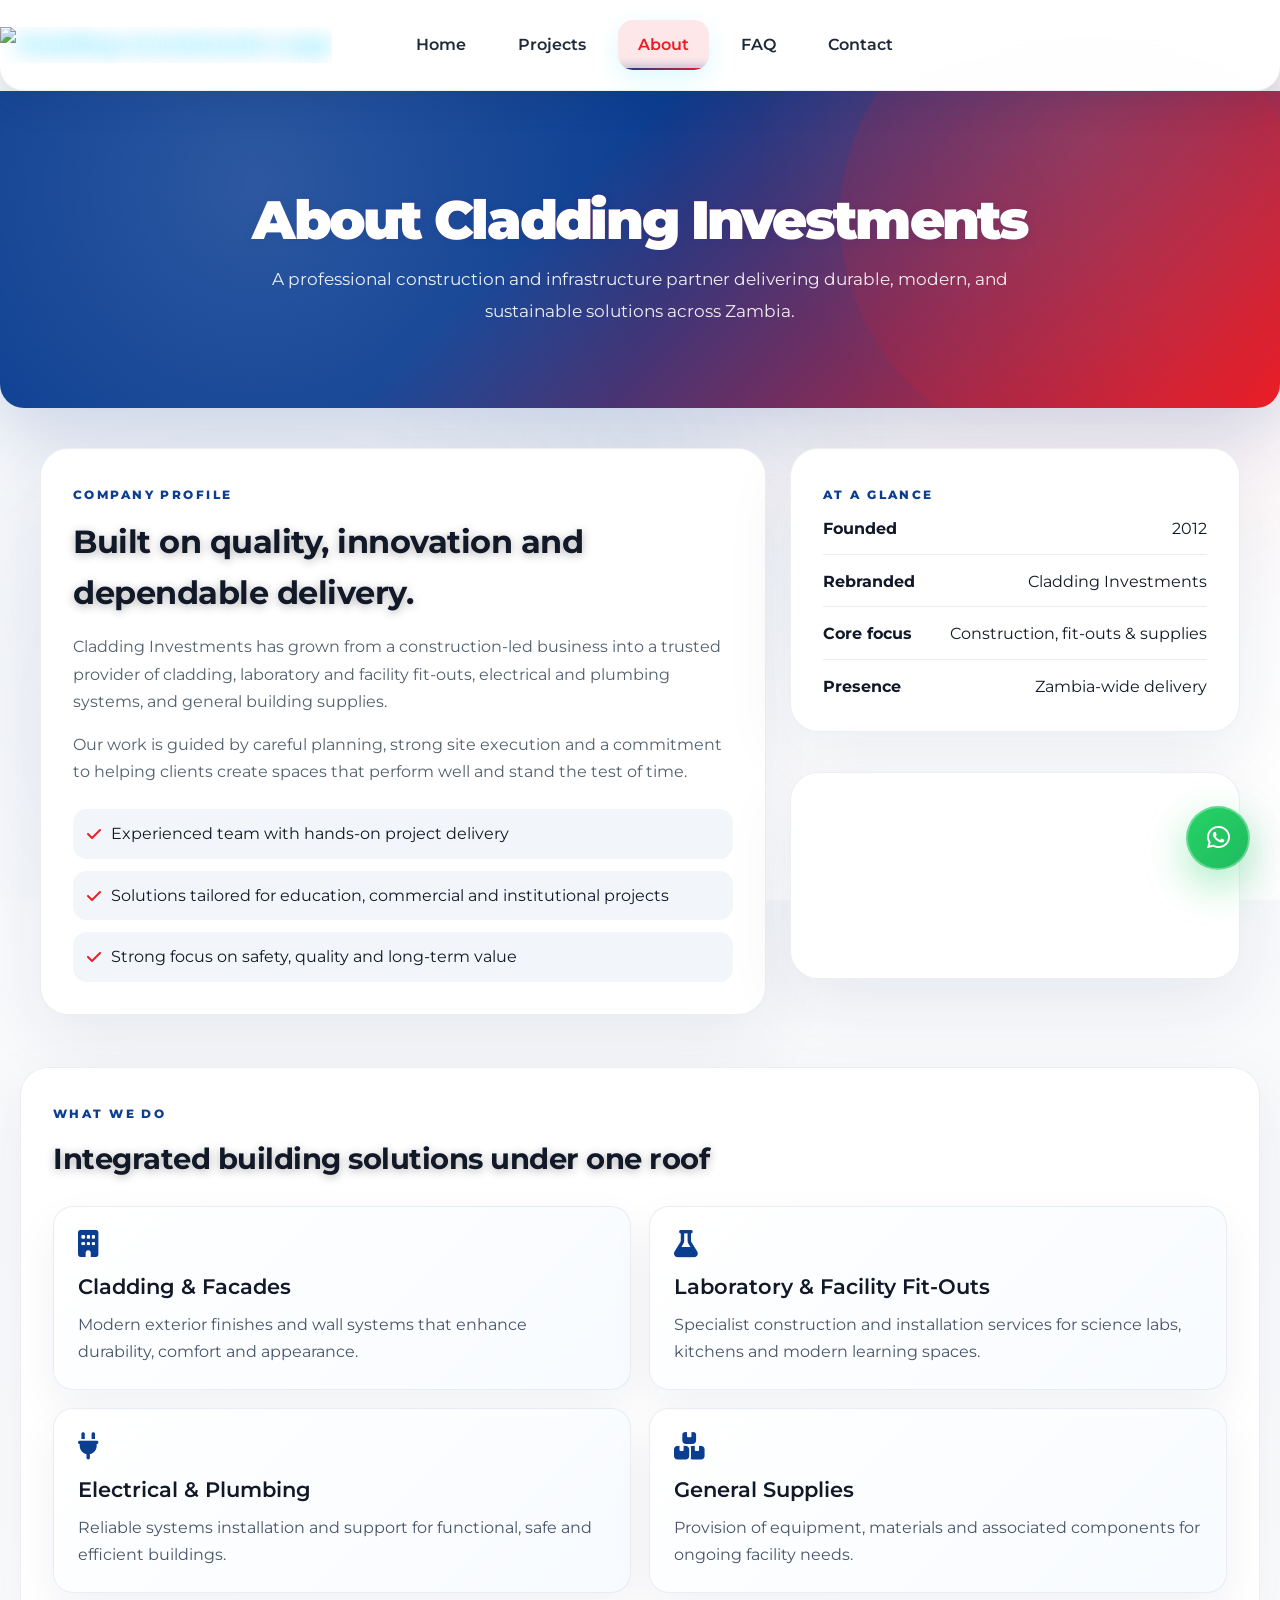
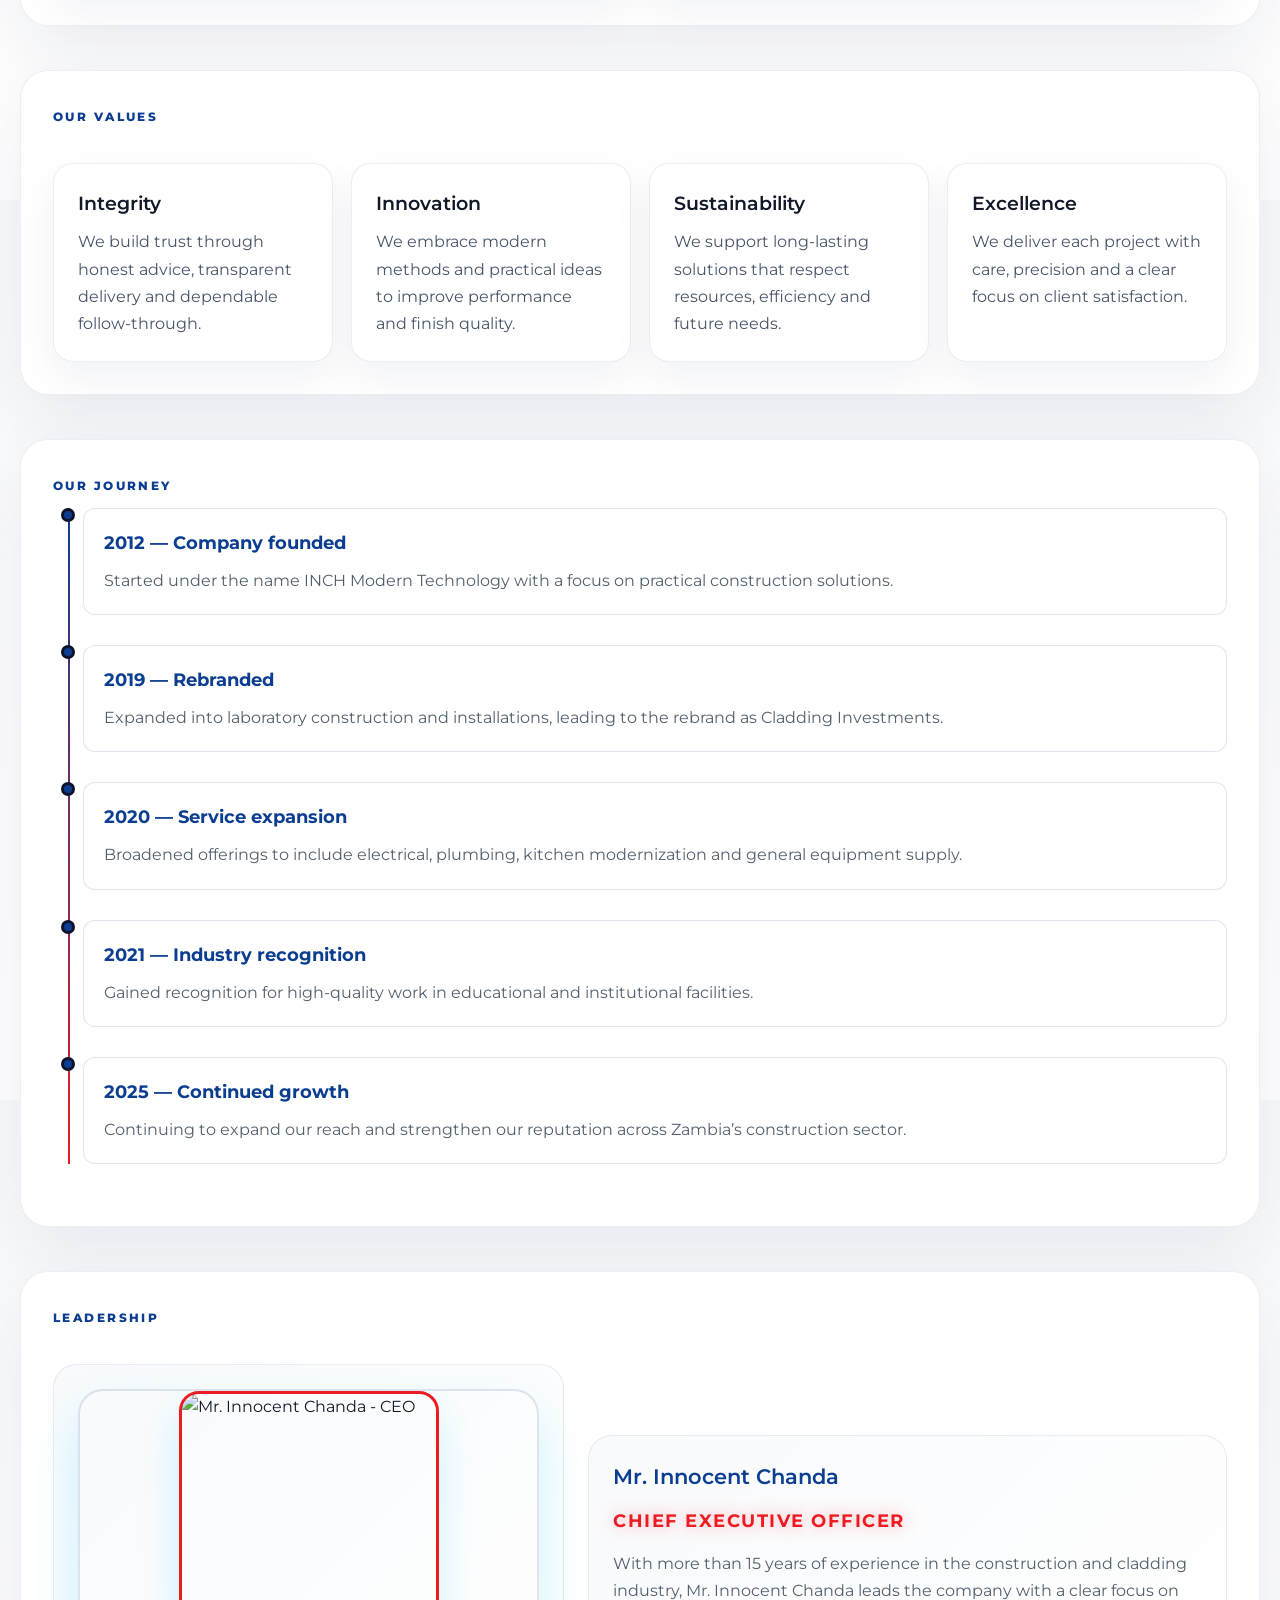
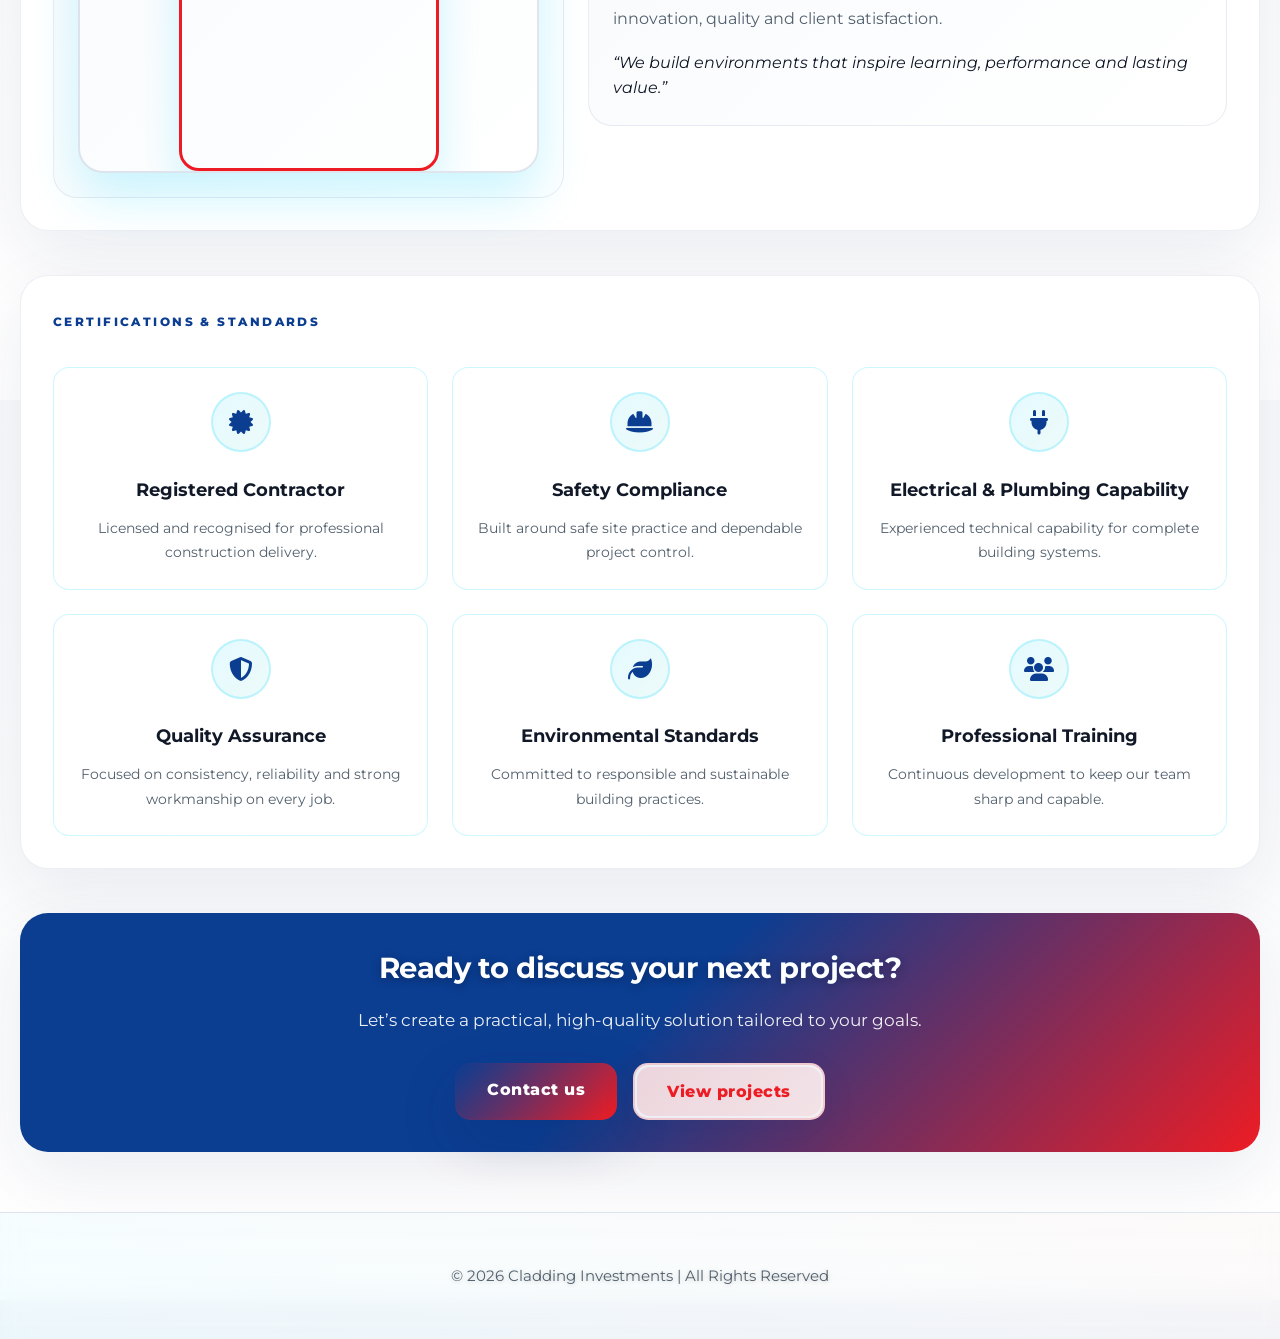
==== about.html @ 72d4ce75 "Add files via upload" ====
<!DOCTYPE html>
<html lang="en">
<head>
  <meta charset="UTF-8">
  <meta name="viewport" content="width=device-width, initial-scale=1.0">
  <title>About | Cladding Investments</title>
  <!-- Google Fonts -->
  <link href="https://fonts.googleapis.com/css2?family=Montserrat:wght@400;600&display=swap" rel="stylesheet">
  <!-- Font Awesome -->
  <link rel="stylesheet" href="https://cdnjs.cloudflare.com/ajax/libs/font-awesome/6.5.0/css/all.min.css">
  <!-- Stylesheet -->
  <link rel="stylesheet" href="styles.css?v=2">
</head>
<body class="profile-page">
  <header class="site-header">
    <div class="container header-inner">
      <a class="logo" href="home.html"><img src="images/logo.png" alt="Cladding Investments Logo"></a>
      <button type="button" id="nav-toggle" class="nav-toggle" aria-controls="site-nav" aria-expanded="false" aria-label="Toggle navigation">
        <span></span><span></span><span></span>
      </button>
      <nav class="site-nav" id="site-nav" role="navigation">
        <a href="home.html">Home</a>
        <a href="projects.html">Projects</a>
        <a href="about.html" class="active">About</a>
        <a href="faq.html">FAQ</a>
        <a href="contact.html">Contact</a>
      </nav>
    </div>
  </header>

  <main>
    <section class="page-hero">
      <div class="container">
        <h1>About Cladding Investments</h1>
        <p>A professional construction and infrastructure partner delivering durable, modern, and sustainable solutions across Zambia.</p>
      </div>
    </section>

    <section class="about-showcase">
      <div class="container about-shell">
        <div class="section-card about-story">
          <div class="section-kicker">Company Profile</div>
          <h2>Built on quality, innovation and dependable delivery.</h2>
          <p>Cladding Investments has grown from a construction-led business into a trusted provider of cladding, laboratory and facility fit-outs, electrical and plumbing systems, and general building supplies.</p>
          <p>Our work is guided by careful planning, strong site execution and a commitment to helping clients create spaces that perform well and stand the test of time.</p>
          <div class="about-highlights">
            <div class="about-highlight"><i class="fas fa-check"></i><span>Experienced team with hands-on project delivery</span></div>
            <div class="about-highlight"><i class="fas fa-check"></i><span>Solutions tailored for education, commercial and institutional projects</span></div>
            <div class="about-highlight"><i class="fas fa-check"></i><span>Strong focus on safety, quality and long-term value</span></div>
          </div>
        </div>

        <div class="about-side-stack">
          <div class="section-card about-quickfacts">
            <div class="section-kicker">At a glance</div>
            <ul class="about-facts">
              <li><strong>Founded</strong><span>2012</span></li>
              <li><strong>Rebranded</strong><span>Cladding Investments</span></li>
              <li><strong>Core focus</strong><span>Construction, fit-outs & supplies</span></li>
              <li><strong>Presence</strong><span>Zambia-wide delivery</span></li>
            </ul>
          </div>

          <div class="section-card about-statement">
            <h3>Our promise</h3>
            <p>From concept to completion, we bring calm coordination, practical expertise and a client-first approach to every project.</p>
          </div>
        </div>
      </div>
    </section>

    <section class="container">
      <div class="section-card">
        <div class="section-kicker">What we do</div>
        <h2>Integrated building solutions under one roof</h2>
        <div class="about-service-grid">
          <article class="about-service-card">
            <i class="fas fa-building"></i>
            <h3>Cladding & Facades</h3>
            <p>Modern exterior finishes and wall systems that enhance durability, comfort and appearance.</p>
          </article>
          <article class="about-service-card">
            <i class="fas fa-flask"></i>
            <h3>Laboratory & Facility Fit-Outs</h3>
            <p>Specialist construction and installation services for science labs, kitchens and modern learning spaces.</p>
          </article>
          <article class="about-service-card">
            <i class="fas fa-plug"></i>
            <h3>Electrical & Plumbing</h3>
            <p>Reliable systems installation and support for functional, safe and efficient buildings.</p>
          </article>
          <article class="about-service-card">
            <i class="fas fa-boxes"></i>
            <h3>General Supplies</h3>
            <p>Provision of equipment, materials and associated components for ongoing facility needs.</p>
          </article>
        </div>
      </div>
      <div class="section-spacer"></div>

      <div class="section-card">
        <div class="section-kicker">Our values</div>
        <div class="about-values-grid">
          <article class="about-value-card">
            <h3>Integrity</h3>
            <p>We build trust through honest advice, transparent delivery and dependable follow-through.</p>
          </article>
          <article class="about-value-card">
            <h3>Innovation</h3>
            <p>We embrace modern methods and practical ideas to improve performance and finish quality.</p>
          </article>
          <article class="about-value-card">
            <h3>Sustainability</h3>
            <p>We support long-lasting solutions that respect resources, efficiency and future needs.</p>
          </article>
          <article class="about-value-card">
            <h3>Excellence</h3>
            <p>We deliver each project with care, precision and a clear focus on client satisfaction.</p>
          </article>
        </div>
      </div>
      <div class="section-spacer"></div>

      <div class="section-card">
        <div class="section-kicker">Our journey</div>
        <div class="timeline">
          <div class="timeline-item">
            <div class="timeline-marker"></div>
            <div class="timeline-content">
              <h4>2012 — Company founded</h4>
              <p>Started under the name INCH Modern Technology with a focus on practical construction solutions.</p>
            </div>
          </div>
          <div class="timeline-item">
            <div class="timeline-marker"></div>
            <div class="timeline-content">
              <h4>2019 — Rebranded</h4>
              <p>Expanded into laboratory construction and installations, leading to the rebrand as Cladding Investments.</p>
            </div>
          </div>
          <div class="timeline-item">
            <div class="timeline-marker"></div>
            <div class="timeline-content">
              <h4>2020 — Service expansion</h4>
              <p>Broadened offerings to include electrical, plumbing, kitchen modernization and general equipment supply.</p>
            </div>
          </div>
          <div class="timeline-item">
            <div class="timeline-marker"></div>
            <div class="timeline-content">
              <h4>2021 — Industry recognition</h4>
              <p>Gained recognition for high-quality work in educational and institutional facilities.</p>
            </div>
          </div>
          <div class="timeline-item">
            <div class="timeline-marker"></div>
            <div class="timeline-content">
              <h4>2025 — Continued growth</h4>
              <p>Continuing to expand our reach and strengthen our reputation across Zambia’s construction sector.</p>
            </div>
          </div>
        </div>
      </div>
      <div class="section-spacer"></div>

      <div class="section-card">
        <div class="section-kicker">Leadership</div>
        <div class="about-leadership-grid">
          <div class="about-leadership-card">
            <div class="ceo-image-wrapper">
              <img src="images/ceo-innocent-chanda.jpg.jpeg" alt="Mr. Innocent Chanda - CEO" class="ceo-image">
            </div>
          </div>
          <div class="about-leadership-card">
            <h3>Mr. Innocent Chanda</h3>
            <p class="ceo-title">Chief Executive Officer</p>
            <p>With more than 15 years of experience in the construction and cladding industry, Mr. Innocent Chanda leads the company with a clear focus on innovation, quality and client satisfaction.</p>
            <blockquote>“We build environments that inspire learning, performance and lasting value.”</blockquote>
          </div>
        </div>
      </div>
      <div class="section-spacer"></div>

      <div class="section-card">
        <div class="section-kicker">Certifications & standards</div>
        <div class="certifications-grid">
          <div class="certification-item">
            <div class="cert-icon"><i class="fas fa-certificate"></i></div>
            <h4>Registered Contractor</h4>
            <p>Licensed and recognised for professional construction delivery.</p>
          </div>
          <div class="certification-item">
            <div class="cert-icon"><i class="fas fa-hard-hat"></i></div>
            <h4>Safety Compliance</h4>
            <p>Built around safe site practice and dependable project control.</p>
          </div>
          <div class="certification-item">
            <div class="cert-icon"><i class="fas fa-plug"></i></div>
            <h4>Electrical & Plumbing Capability</h4>
            <p>Experienced technical capability for complete building systems.</p>
          </div>
          <div class="certification-item">
            <div class="cert-icon"><i class="fas fa-shield-alt"></i></div>
            <h4>Quality Assurance</h4>
            <p>Focused on consistency, reliability and strong workmanship on every job.</p>
          </div>
          <div class="certification-item">
            <div class="cert-icon"><i class="fas fa-leaf"></i></div>
            <h4>Environmental Standards</h4>
            <p>Committed to responsible and sustainable building practices.</p>
          </div>
          <div class="certification-item">
            <div class="cert-icon"><i class="fas fa-users"></i></div>
            <h4>Professional Training</h4>
            <p>Continuous development to keep our team sharp and capable.</p>
          </div>
        </div>
      </div>

      <div class="section-spacer"></div>
      <div class="section-card cta-card about-cta">
        <h2>Ready to discuss your next project?</h2>
        <p>Let’s create a practical, high-quality solution tailored to your goals.</p>
        <div class="cta-actions">
          <a href="contact.html" class="btn primary">Contact us</a>
          <a href="projects.html" class="btn secondary">View projects</a>
        </div>
      </div>
    </section>
  </main>

  <!-- WhatsApp Floating Button -->
  <a href="https://wa.me/260966011997" class="whatsapp-btn"><i class="fab fa-whatsapp"></i></a>

  <!-- Footer -->
  <footer>
    <p>&copy; 2026 Cladding Investments | All Rights Reserved</p>
  </footer>

  <script src="script.js"></script>
</body>
</html>
---- styles.css ----
:root{
  --bg: linear-gradient(135deg, #f4f5f7 0%, #f8f8fa 45%, #ffffff 100%);
  --muted-bg: rgba(14, 37, 95, 0.06);
  --surface: rgba(255, 255, 255, 0.92);
  --surface-solid: rgba(255, 255, 255, 1);
  --text: #111827;
  --muted: #52606d;
  --primary: #0b3d91;
  --accent: #ed1c24;
  --muted-accent: #1f4d99;
  --success: #1d86ff;
  --warning: #f59e0b;
  --danger: #ed1c24;
  --radius: 24px;
  --container: 1400px;
  --gap: 24px;
  --card-shadow: 0 25px 80px rgba(13, 40, 93, 0.12);
  --card-shadow-hover: 0 30px 90px rgba(13, 40, 93, 0.18);
  --glass-bg: rgba(255, 255, 255, 0.78);
  --glass-border: rgba(14, 48, 117, 0.12);
  --glass-shadow: 0 12px 32px rgba(13, 40, 93, 0.12);
} 

/* Reset + base */
*{box-sizing:border-box}
html,body{height:100%;scroll-behavior:smooth}
body{margin:0;font-family:'Inter', 'Montserrat', system-ui, -apple-system, 'Segoe UI', Roboto, Arial;background:var(--bg);color:var(--text);-webkit-font-smoothing:antialiased;line-height:1.6;position:relative;overflow-x:hidden}
body::before{content:'';position:fixed;top:0;left:0;width:100%;height:100%;background:radial-gradient(circle at 20% 80%, rgba(11, 61, 145, 0.08) 0%, transparent 45%), radial-gradient(circle at 85% 15%, rgba(237, 28, 36, 0.09) 0%, transparent 40%), radial-gradient(circle at 50% 50%, rgba(14, 48, 117, 0.06) 0%, transparent 35%);z-index:-1;pointer-events:none;animation:backgroundShift 20s ease-in-out infinite}
@keyframes backgroundShift{0%,100%{background-position:0% 0%} 25%{background-position:100% 0%} 50%{background-position:100% 100%} 75%{background-position:0% 100%}}
.container{max-width:var(--container);margin:0 auto;padding:0 20px}
a{color:inherit;text-decoration:none}
h1,h2,h3{margin:0}

/* Typography scale */
h1{font-size:3.2rem;font-weight:900;letter-spacing:-1px;line-height:1.1;background:linear-gradient(135deg, var(--primary), var(--accent), var(--muted-accent));-webkit-background-clip:text;background-clip:text;color:transparent;text-shadow:0 0 40px rgba(0, 212, 255, 0.5)}
h2{font-size:1.8rem;font-weight:700;letter-spacing:-0.5px;color:var(--text);text-shadow:0 2px 10px rgba(0, 0, 0, 0.3)}
h3{font-size:1.3rem;font-weight:600;color:var(--primary)}
p{color:var(--muted);margin-top:0.8rem;line-height:1.7}

/* Header */
.site-header{background:var(--glass-bg);position:sticky;top:0;z-index:1200;box-shadow:var(--glass-shadow);backdrop-filter:blur(20px) saturate(180%);border-bottom:1px solid var(--glass-border);transition:all .4s ease;border-radius:0 0 var(--radius) var(--radius)}
.site-header.header-hidden{transform:translateY(-100%);box-shadow:0 4px 20px rgba(0, 0, 0, 0.1)}
.header-inner{display:flex;align-items:center;gap:24px;padding:20px 0}
.logo{font-weight:900;color:var(--text);font-size:1.4rem;letter-spacing:-0.5px;background:linear-gradient(90deg,var(--primary),var(--muted-accent));-webkit-background-clip:text;background-clip:text;color:transparent;transform-style: preserve-3d;transition: all 0.4s ease;text-shadow:0 0 20px rgba(0, 212, 255, 0.5)}
.logo:hover{transform: rotateY(15deg) scale(1.08) translateZ(10px);text-shadow:0 0 30px rgba(0, 212, 255, 0.8)}
.logo img{transition: all 0.4s ease; transform-style: preserve-3d;filter:drop-shadow(0 0 10px rgba(0, 212, 255, 0.3));max-height:140px;width:auto;display:block}
.logo:hover img{transform: rotateY(-15deg) scale(1.15) translateZ(15px);filter:drop-shadow(0 0 20px rgba(0, 212, 255, 0.6))}

/* Desktop Navigation */
.site-nav{display:flex;gap:12px;margin-left:40px;align-items:center}
.site-nav a{padding:12px 20px;border-radius:15px;color:var(--muted);font-weight:600;transition:all .3s ease;position:relative;overflow:hidden}
.site-nav a::before{content:'';position:absolute;top:0;left:-100%;width:100%;height:100%;background:linear-gradient(90deg, transparent, rgba(0, 212, 255, 0.2), transparent);transition:left .5s ease}
.site-nav a::after{content:'';position:absolute;bottom:0;left:0;width:0;height:2px;background:linear-gradient(90deg,var(--primary),var(--accent));transition:width .3s ease;border-radius:1px}
.site-nav a:hover::before{left:100%}
.site-nav a:hover::after,.site-nav a.active::after{width:100%;box-shadow:0 0 10px var(--primary)}
.site-nav a.active,.site-nav a:hover{background:linear-gradient(135deg, rgba(0, 212, 255, 0.1), rgba(255, 107, 107, 0.1));color:var(--text);box-shadow:0 8px 25px rgba(0, 212, 255, 0.15)}

/* Mobile Navigation Toggle */
.nav-toggle{display:none;background:none;border:0;padding:12px;cursor:pointer;transition:all 0.3s ease;border-radius:8px;background:rgba(255,255,255,0.1);backdrop-filter:blur(10px)}
.nav-toggle:hover{background:rgba(255,255,255,0.2);transform:scale(1.05)}
.nav-toggle span{display:block;width:24px;height:2.5px;background:var(--text);margin:4px 0;border-radius:2px;transition:all 0.3s ease;transform-origin:center}
.nav-toggle.active span:nth-child(1){transform:rotate(45deg) translateY(8px)}
.nav-toggle.active span:nth-child(2){opacity:0;transform:translateX(-10px)}
.nav-toggle.active span:nth-child(3){transform:rotate(-45deg) translateY(-8px)}

/* Buttons & CTA */
.btn{display:inline-block;padding:14px 32px;border-radius:15px;font-weight:800;background:linear-gradient(135deg,var(--primary),var(--accent));color:#fff;border:0;transition:all .4s ease;box-shadow:0 10px 30px rgba(13, 40, 93, 0.18);position:relative;overflow:hidden;letter-spacing:0.5px;-webkit-tap-highlight-color:transparent;-webkit-user-select:none;user-select:none;transform-style: preserve-3d}
.btn::before{content:'';position:absolute;top:0;left:-100%;width:100%;height:100%;background:linear-gradient(90deg,transparent,rgba(255,255,255,0.35),transparent);transition:left .6s ease}
.btn::after{content:'';position:absolute;inset:2px;border-radius:13px;background:linear-gradient(135deg, rgba(11, 61, 145, 0.95), rgba(237, 28, 36, 0.85));z-index:-1}
.btn:hover::before{left:100%}
.btn.secondary{background:linear-gradient(135deg, rgba(237, 28, 36, 0.12), rgba(237, 28, 36, 0.06));color:var(--text);border:2px solid rgba(237, 28, 36, 0.25);box-shadow:0 8px 25px rgba(237, 28, 36, 0.14)}
.btn.secondary::after{background:linear-gradient(135deg, rgba(237, 28, 36, 0.12), rgba(237, 28, 36, 0.06))}
.btn.secondary:hover{background:linear-gradient(135deg, rgba(237, 28, 36, 0.18), rgba(237, 28, 36, 0.1));border-color:rgba(237, 28, 36, 0.45);box-shadow:0 12px 35px rgba(237, 28, 36, 0.2)}
.btn:hover{transform:translateY(-6px) rotateX(5deg) scale(1.02);box-shadow:0 18px 42px rgba(14, 48, 117, 0.25);animation:glowPulse 2s infinite}
@keyframes glowPulse{0%,100%{box-shadow:0 18px 42px rgba(14, 48, 117, 0.25)} 50%{box-shadow:0 18px 42px rgba(237, 28, 36, 0.28), 0 0 60px rgba(237, 28, 36, 0.16)}}

/* Header shrink (applies when scrolled) */
.site-header.scrolled{padding:8px 0;box-shadow:0 12px 48px rgba(11,61,145,0.15);backdrop-filter:blur(16px) saturate(120%)}

/* Mobile menu overlay */
@media (max-width:719px){
  body::before{
    content:'';
    position:fixed;
    inset:0;
    background:rgba(0,0,0,0);
    z-index:999;
    pointer-events:none;
    transition:background 0.4s ease
  }
  
  body[data-menu-open=\"true\"]::before{
    background:rgba(0,0,0,0.4);
    pointer-events:auto
  }
}

/* Hero — glass card with animated gradient type */
.hero{background:linear-gradient(135deg, rgba(15, 15, 35, 0.8) 0%, rgba(26, 26, 46, 0.9) 50%, rgba(22, 33, 62, 0.8) 100%);color:var(--text);padding:120px 0 60px;position:relative;overflow:hidden;perspective: 1200px;border-radius:0 0 var(--radius) var(--radius);margin-bottom:40px}
.page-hero{background:#0b3d91;color:#fff;padding:90px 0 70px;position:relative;overflow:hidden;border-radius:0 0 var(--radius) var(--radius);margin-bottom:40px}
.page-hero::before{content:'';position:absolute;top:0;left:0;width:100%;height:100%;background:radial-gradient(circle at 20% 20%, rgba(255,255,255,0.18), transparent 40%),radial-gradient(circle at 80% 15%, rgba(237,28,36,0.12), transparent 35%);pointer-events:none;}
.page-hero::after{content:'';position:absolute;bottom:-40px;right:-20px;width:460px;height:460px;background:rgba(237,28,36,0.12);border-radius:50%;transform:rotate(-10deg);}
.hero::before{content:'';position:absolute;top:-50%;right:-10%;width:800px;height:800px;background:radial-gradient(circle,rgba(0, 212, 255, 0.1) 0%,transparent 70%);border-radius:50%;animation:float 25s ease-in-out infinite;transform-style: preserve-3d;filter:blur(1px)}

.hero::after{content:'';position:absolute;bottom:-40%;left:-15%;width:600px;height:600px;background:radial-gradient(circle,rgba(255, 107, 107, 0.08) 0%,transparent 70%);border-radius:50%;animation:float 30s ease-in-out infinite 3s;transform-style: preserve-3d;filter:blur(1px)}

/* 3D Floating Elements */
.hero .floating-cube {
  position: absolute;
  width: 60px;
  height: 60px;
  background: linear-gradient(135deg, rgba(0, 212, 255, 0.1), rgba(255, 107, 107, 0.1));
  border: 2px solid rgba(0, 212, 255, 0.3);
  border-radius: 12px;
  animation: float3D 8s ease-in-out infinite;
  transform-style: preserve-3d;
  box-shadow: 0 10px 30px rgba(0, 212, 255, 0.2);
}

.hero .floating-cube:nth-child(1) {
  top: 20%;
  left: 10%;
  animation-delay: 0s;
}

.hero .floating-cube:nth-child(2) {
  top: 60%;
  right: 15%;
  animation-delay: 2s;
  transform: rotateY(45deg);
}

.hero .floating-cube:nth-child(3) {
  bottom: 30%;
  left: 20%;
  animation-delay: 4s;
  transform: rotateX(30deg) rotateY(60deg);
}

.hero .floating-cube:nth-child(4) {
  top: 40%;
  right: 5%;
  animation-delay: 6s;
  transform: rotateZ(45deg);
}

/* 3D Rotating Cube */
.rotating-cube {
  position: absolute;
  top: 30%;
  left: 5%;
  width: 40px;
  height: 40px;
  transform-style: preserve-3d;
  animation: rotateCube 10s infinite linear;
}

@keyframes rotateCube {
  0% { transform: rotateX(0deg) rotateY(0deg) rotateZ(0deg); }
  100% { transform: rotateX(360deg) rotateY(360deg) rotateZ(360deg); }
}

.cube-face {
  position: absolute;
  width: 40px;
  height: 40px;
  border: 1px solid rgba(0, 212, 255, 0.4);
  background: linear-gradient(135deg, rgba(0, 212, 255, 0.1), rgba(78, 205, 196, 0.1));
}

.cube-face.front { transform: translateZ(20px); }
.cube-face.back { transform: rotateY(180deg) translateZ(20px); }
.cube-face.right { transform: rotateY(90deg) translateZ(20px); }
.cube-face.left { transform: rotateY(-90deg) translateZ(20px); }
.cube-face.top { transform: rotateX(90deg) translateZ(20px); }
.cube-face.bottom { transform: rotateX(-90deg) translateZ(20px); }

/* Floating Particles */
.particle {
  position: absolute;
  border-radius: 50%;
  background: linear-gradient(135deg, rgba(0, 212, 255, 0.6), rgba(255, 107, 107, 0.6));
  animation: floatParticle 15s ease-in-out infinite;
  pointer-events: none;
}

.particle-1 {
  width: 8px;
  height: 8px;
  top: 15%;
  left: 15%;
  animation-delay: 0s;
  animation-duration: 12s;
}

.particle-2 {
  width: 12px;
  height: 12px;
  top: 70%;
  right: 20%;
  animation-delay: 3s;
  animation-duration: 18s;
}

.particle-3 {
  width: 6px;
  height: 6px;
  bottom: 25%;
  left: 25%;
  animation-delay: 6s;
  animation-duration: 14s;
}

.particle-4 {
  width: 10px;
  height: 10px;
  top: 45%;
  right: 10%;
  animation-delay: 9s;
  animation-duration: 16s;
}

.particle-5 {
  width: 14px;
  height: 14px;
  bottom: 40%;
  left: 60%;
  animation-delay: 12s;
  animation-duration: 20s;
}

.particle-6 {
  width: 7px;
  height: 7px;
  top: 25%;
  right: 35%;
  animation-delay: 15s;
  animation-duration: 13s;
}

@keyframes floatParticle {
  0%, 100% {
    transform: translateY(0px) translateX(0px) scale(1);
    opacity: 0.7;
  }
  25% {
    transform: translateY(-30px) translateX(20px) scale(1.2);
    opacity: 1;
  }
  50% {
    transform: translateY(-60px) translateX(-10px) scale(0.8);
    opacity: 0.8;
  }
  75% {
    transform: translateY(-30px) translateX(-20px) scale(1.1);
    opacity: 0.9;
  }
}

@keyframes float{0%,100%{transform:translateY(0px)} 50%{transform:translateY(30px)}}
@keyframes float3D{0%,100%{transform:translateY(0px) rotateX(0deg) rotateY(0deg)} 25%{transform:translateY(-15px) rotateX(5deg) rotateY(5deg)} 50%{transform:translateY(-30px) rotateX(0deg) rotateY(10deg)} 75%{transform:translateY(-15px) rotateX(-5deg) rotateY(5deg)}}
.hero .container, .page-hero .container{text-align:center;position:relative;z-index:2}
.hero h1{font-size:3.2rem;font-weight:900;line-height:1.08;margin-bottom:12px;background:linear-gradient(135deg,#0b3d91,#0052cc,#044182);-webkit-background-clip:text;background-clip:text;color:transparent;animation:slideInDown .8s ease}
.page-hero h1{font-size:3.2rem;font-weight:900;line-height:1.05;margin-bottom:16px;color:#fff;letter-spacing:-0.05em}
@keyframes slideInDown{from{opacity:0;transform:translateY(-30px)} to{opacity:1;transform:translateY(0)}}
.hero p{color:var(--muted);margin-top:12px;font-size:1.05rem;animation:slideInUp .8s ease .2s both}
.page-hero p{color:rgba(255,255,255,0.9);margin-top:16px;font-size:1rem;max-width:760px;line-height:1.85}
@keyframes slideInUp{from{opacity:0;transform:translateY(30px)} to{opacity:1;transform:translateY(0)}}
.hero .overlay{position:relative;z-index:4;display:flex;align-items:center;justify-content:center;min-height:65vh}
.hero .overlay .hero-card{background:transparent;padding:40px;border-radius:20px;box-shadow:none;max-width:900px;border:none;backdrop-filter:none;animation:zoomIn .8s ease .3s both;transition:all .4s ease}
@keyframes zoomIn{from{opacity:0;transform:scale(0.95)} to{opacity:1;transform:scale(1)}}
.hero .overlay .hero-card:hover{transform:translateY(-8px);box-shadow:none}
.hero .overlay .hero-card p{color:var(--muted);margin-top:12px}
.hero .hero-meta{display:flex;gap:12px;justify-content:center;align-items:center;margin-top:10px;color:var(--muted)}
.hero .scroll-hint{margin-top:20px;display:block;opacity:.8;color:var(--muted);animation:bounce 2s infinite}
@keyframes bounce{0%,100%{transform:translateY(0)} 50%{transform:translateY(10px)}}

/* Slideshow inside hero */
.hero{position:relative;overflow:hidden}
.hero .slides{position:absolute;inset:0;height:100%;width:100%;z-index:1}
.hero .slides img,
.hero .slides video{position:absolute;inset:0;width:100%;height:100%;object-fit:cover;opacity:0;transform:scale(1.05);transition:opacity 1s ease,transform 1.2s ease;filter:brightness(.52) saturate(1.1)}
.hero .slides img.active,
.hero .slides video.active{opacity:1;transform:scale(1);filter:brightness(.65) saturate(1.1)}
.hero-controls{position:absolute;left:0;right:0;bottom:28px;display:flex;align-items:center;justify-content:center;gap:16px;z-index:6}
.hero-arrow{position:absolute;top:50%;transform:translateY(-50%);background:rgba(255,255,255,0.2);color:#fff;border:none;padding:16px;cursor:pointer;font-size:20px;border-radius:50%;transition:all .3s ease;width:50px;height:50px;display:flex;align-items:center;justify-content:center;z-index:5;backdrop-filter:blur(6px);border:1px solid rgba(255,255,255,0.3)}
.hero-arrow:hover{background:rgba(255,255,255,0.4);transform:translateY(-50%) scale(1.1);box-shadow:0 8px 24px rgba(0,0,0,0.25)}
.hero-arrow.prev{left:20px}
.hero-arrow.next{right:20px}
.dots{display:flex;gap:10px;align-items:center}
.dots button{width:14px;height:14px;border-radius:50%;background:rgba(255,255,255,0.4);border:2px solid rgba(255,255,255,0.6);cursor:pointer;padding:0;transition:all .3s ease}
.dots button:hover{background:rgba(255,255,255,0.6);transform:scale(1.2)}
.dots button.active{background:#fff;transform:scale(1.3);box-shadow:0 4px 12px rgba(0,0,0,0.3)}

/* When there's only one slide, hide controls */
.hero.single .hero-controls{display:none !important}
.hero.single .dots{display:none !important}

/* Features */
.features-grid{display:grid;grid-template-columns:repeat(3,1fr);gap:var(--gap);align-items:start}
.feature{background:linear-gradient(135deg, var(--surface) 0%, rgba(255, 255, 255, 0.05) 100%);padding:40px;border-radius:25px;text-align:center;box-shadow:var(--card-shadow);border:1px solid var(--glass-border);min-height:180px;transition:all .5s cubic-bezier(0.23,1,0.320,1);position:relative;overflow:hidden;transform-style: preserve-3d;backdrop-filter:blur(10px) saturate(150%)}
.feature::before{content:'';position:absolute;top:0;left:0;width:100%;height:100%;background:linear-gradient(135deg,rgba(0, 212, 255, 0.05) 0%,transparent 100%);opacity:0;transition:opacity .5s ease;z-index:0}
.feature:hover{transform:translateY(-15px) rotateY(5deg) rotateX(5deg) scale(1.02);box-shadow:var(--card-shadow-hover);border-color:rgba(0, 212, 255, 0.4)}
.feature:hover::before{opacity:1}
.feature > *{position:relative;z-index:1}
.feature i{color:var(--accent);margin-bottom:16px;font-size:3rem;transition:transform .5s ease,color .5s ease, text-shadow .5s ease;transform-style: preserve-3d;text-shadow:0 0 20px rgba(255, 107, 107, 0.5)}
.feature:hover i{transform:scale(1.2) rotate(5deg) rotateY(15deg) translateZ(10px);color:var(--primary);text-shadow:0 0 30px rgba(0, 212, 255, 0.8)}
.feature h3{font-size:1.25rem;margin-top:16px;color:var(--text);text-shadow:0 2px 10px rgba(0, 0, 0, 0.3)}
.feature p{font-size:1rem;color:var(--muted);margin-top:12px;line-height:1.6}

.hero-badges{display:flex;flex-wrap:wrap;gap:12px;justify-content:center;margin-top:24px;list-style:none;padding:0;margin-bottom:0}
.hero-badges li{background:rgba(255,255,255,0.12);border:1px solid rgba(255,255,255,0.2);color:#fff;padding:10px 18px;border-radius:999px;font-size:0.95rem;font-weight:700;letter-spacing:0.3px;backdrop-filter:blur(8px);box-shadow:0 12px 30px rgba(0,0,0,0.12);display:flex;align-items:center}

.stats-section{margin:72px auto;max-width:1220px;padding:0 20px}
.stats-grid{display:flex;justify-content:center;align-items:stretch;gap:24px;flex-wrap:wrap}
.stat-card{background:rgba(255,255,255,0.94);border:1px solid rgba(14,48,117,0.08);border-radius:28px;padding:32px;box-shadow:0 28px 90px rgba(13,40,93,0.1);text-align:center;transition:all .4s ease;display:flex;flex-direction:column;justify-content:center;align-items:center;min-height:220px;flex:1;min-width:280px;max-width:350px}
.stat-card:hover{transform:translateY(-8px);box-shadow:0 35px 100px rgba(13,40,93,0.14)}
.stat-card h3{font-size:2rem;margin-bottom:12px;color:#0b3d91;text-align:center}
.stat-card p{margin:0;color:#475569;line-height:1.8;text-align:center;max-width:280px}

/* Services Section */
.services{margin-top:40px}
.section-header{text-align:center;margin-bottom:40px}
.section-header h2{font-size:2.2rem;margin-bottom:12px;color:var(--text);text-shadow:0 2px 10px rgba(0, 0, 0, 0.3)}
.section-header p{color:var(--muted);font-size:1.1rem}

.services-grid{display:grid;grid-template-columns:repeat(auto-fit,minmax(280px,1fr));gap:32px;margin-top:32px}
.service-card{background:var(--surface);border-radius:20px;padding:32px;text-align:center;border:1px solid var(--glass-border);backdrop-filter:blur(10px) saturate(150%);transition:all .4s ease;cursor:pointer}
.service-card:hover{transform:translateY(-8px);box-shadow:0 20px 40px rgba(0, 212, 255, 0.2);border-color:rgba(0, 212, 255, 0.3)}

.service-icon{width:80px;height:80px;border-radius:50%;background:linear-gradient(135deg, rgba(0, 212, 255, 0.1), rgba(78, 205, 196, 0.1));display:flex;align-items:center;justify-content:center;margin:0 auto 20px;font-size:2rem;color:var(--primary);border:2px solid rgba(0, 212, 255, 0.2)}
.service-card:hover .service-icon{background:linear-gradient(135deg, rgba(0, 212, 255, 0.2), rgba(78, 205, 196, 0.2));border-color:var(--primary);transform:scale(1.1)}

.service-card h3{font-size:1.4rem;margin-bottom:16px;color:var(--text)}
.service-card p{color:var(--muted);margin-bottom:20px;line-height:1.6}
.service-features{list-style:none;padding:0;margin:0;text-align:left}
.service-features li{padding:6px 0;color:var(--muted);font-size:0.95rem;border-bottom:1px solid rgba(255,255,255,0.1)}
.service-features li:before{content:'✓';color:var(--primary);font-weight:bold;margin-right:8px}

/* Stats Section - removed duplicate definitions (consolidated above) */

/* Testimonials Section */
.testimonials{margin-top:40px}
.testimonials-grid{display:grid;grid-template-columns:repeat(auto-fit,minmax(400px,1fr));gap:32px;margin-top:32px}
.testimonial-card{background:var(--surface);border-radius:20px;padding:32px;border:1px solid var(--glass-border);backdrop-filter:blur(10px) saturate(150%);position:relative}
.testimonial-card::before{content:'"';position:absolute;top:20px;left:20px;font-size:4rem;color:rgba(0, 212, 255, 0.2);font-family:serif}

.testimonial-content{margin-bottom:24px}
.testimonial-content p{font-size:1.1rem;line-height:1.7;color:var(--text);font-style:italic;margin:0}
.testimonial-author{display:flex;align-items:center;gap:16px}
.testimonial-author img{width:50px;height:50px;border-radius:50%;object-fit:cover;border:2px solid var(--primary)}
.author-info{flex:1}
.author-info strong{color:var(--text);font-size:1rem;display:block;margin-bottom:4px}
.author-info span{color:var(--muted);font-size:0.9rem}

/* Footer */
.site-footer{background:linear-gradient(135deg, rgba(15, 15, 35, 0.95) 0%, rgba(26, 26, 46, 0.95) 100%);color:var(--text);padding:60px 0 20px;border-top:1px solid var(--glass-border);backdrop-filter:blur(20px) saturate(180%)}
.footer-content{display:grid;grid-template-columns:repeat(auto-fit,minmax(250px,1fr));gap:40px;margin-bottom:40px}

/* About page brochure layout */
.section-kicker{display:inline-flex;align-items:center;gap:8px;font-size:0.76rem;letter-spacing:0.2em;text-transform:uppercase;color:var(--primary);font-weight:800;margin-bottom:12px}
.about-showcase{margin:0 auto 32px;max-width:var(--container);padding:0 20px}
.about-shell{display:grid;grid-template-columns:1.45fr 0.9fr;gap:24px;align-items:start}
.about-story{padding:36px}
.about-story h2{font-size:2rem;margin-bottom:16px;color:#0b3d91}
.about-highlights{display:grid;gap:12px;margin-top:24px}
.about-highlight{display:flex;align-items:center;gap:10px;padding:12px 14px;border-radius:14px;background:rgba(11,61,145,0.05);color:var(--text)}
.about-highlight i{color:var(--accent);font-size:1rem}
.about-side-stack{display:grid;gap:20px}
.about-quickfacts{padding:28px}
.about-facts{list-style:none;padding:0;margin:0;display:grid;gap:14px}
.about-facts li{display:flex;justify-content:space-between;gap:16px;padding-bottom:12px;border-bottom:1px solid rgba(14,48,117,0.09)}
.about-facts li:last-child{border-bottom:none;padding-bottom:0}
.about-facts strong{color:#111827}
.about-statement{padding:28px;background:linear-gradient(135deg,#0b3d91 0%,#0b3d91 45%,#ed1c24 100%);color:#fff}
.about-statement h3{color:#fff}
.about-statement p{color:rgba(255,255,255,0.92);margin-top:10px}
.about-service-grid{display:grid;grid-template-columns:repeat(2, minmax(0, 1fr));gap:18px;margin-top:24px}
.about-service-card{padding:24px;border-radius:20px;border:1px solid rgba(14,48,117,0.08);background:linear-gradient(135deg,#fff 0%,#f8fbff 100%);box-shadow:0 18px 45px rgba(13,40,93,0.06)}
.about-service-card i{font-size:1.7rem;color:var(--primary);margin-bottom:12px}
.about-service-card h3{margin-bottom:8px;color:#111827}
.about-service-card p{margin:0;color:#475569;line-height:1.7}
.about-values-grid{display:grid;grid-template-columns:repeat(4, minmax(0, 1fr));gap:18px;margin-top:24px}
.about-value-card{padding:24px;border-radius:20px;background:#fff;border:1px solid rgba(14,48,117,0.08);box-shadow:0 16px 42px rgba(13,40,93,0.06)}
.about-value-card h3{margin-bottom:10px;color:#111827;font-size:1.2rem}
.about-value-card p{margin:0;color:#475569;line-height:1.7}
.about-leadership-grid{display:grid;grid-template-columns:1fr 1.25fr;gap:24px;align-items:center;margin-top:24px}
.about-leadership-card{padding:24px;border-radius:24px;background:linear-gradient(135deg,#f8fafc 0%,#fff 100%);border:1px solid rgba(14,48,117,0.08)}
.about-leadership-card .ceo-image-wrapper{display:flex;justify-content:center}
.about-leadership-card .ceo-image{max-width:260px;margin:0 auto;border-color:var(--accent)}
.about-leadership-card blockquote{margin:18px 0 0 0;font-style:italic;color:#111827}
.about-leadership-card .ceo-title{margin-bottom:14px}
.about-cta{margin-bottom:40px}
.about-cta .cta-actions{margin-top:24px}

.footer-section h4{font-size:1.2rem;margin-bottom:20px;color:var(--primary);font-weight:700}
.footer-section ul{list-style:none;padding:0;margin:0}
.footer-section ul li{margin-bottom:12px}
.footer-section ul li a{color:var(--muted);text-decoration:none;transition:color .3s ease}
.footer-section ul li a:hover{color:var(--primary)}

.footer-logo{margin-bottom:20px}
.footer-logo img{margin-bottom:12px}
.footer-logo h3{font-size:1.4rem;margin-bottom:12px;color:var(--text)}
.footer-section p{color:var(--muted);line-height:1.6;margin-bottom:20px}

.social-links{display:flex;gap:12px}
.social-link{display:flex;align-items:center;justify-content:center;width:40px;height:40px;border-radius:50%;background:var(--surface);color:var(--muted);text-decoration:none;transition:all .3s ease;border:1px solid var(--glass-border)}
.social-link:hover{background:var(--primary);color:#fff;transform:translateY(-2px);box-shadow:0 8px 20px rgba(0, 212, 255, 0.3)}

.contact-info li{display:flex;align-items:center;gap:10px;color:var(--muted);margin-bottom:12px}
.contact-info li i{color:var(--primary);width:16px}

.footer-bottom{border-top:1px solid rgba(255,255,255,0.1);padding-top:20px}
.footer-bottom-content{display:flex;justify-content:space-between;align-items:center;gap:20px}
.footer-links{display:flex;gap:20px}
.footer-links a{color:var(--muted);text-decoration:none;font-size:0.9rem;transition:color .3s ease}
.footer-links a:hover{color:var(--primary)}

/* Timeline */
.timeline{position:relative;padding-left:30px}
.timeline::before{content:'';position:absolute;left:15px;top:0;bottom:0;width:2px;background:linear-gradient(to bottom, var(--primary), var(--accent))}
.timeline-item{position:relative;margin-bottom:30px}
.timeline-marker{position:absolute;left:-22px;top:0;width:14px;height:14px;border-radius:50%;background:var(--primary);border:3px solid rgba(15, 15, 35, 0.9);z-index:1}
.timeline-content{background:var(--surface);padding:20px;border-radius:12px;border:1px solid var(--glass-border);backdrop-filter:blur(10px) saturate(150%)}
.timeline-content h4{margin:0 0 10px 0;color:var(--primary);font-size:1.1rem}
.timeline-content p{margin:0;color:var(--muted);line-height:1.6}

/* Team Section */
.team-grid{display:grid;grid-template-columns:repeat(auto-fit,minmax(280px,1fr));gap:24px;margin-top:24px}
.team-member{background:var(--surface);border-radius:28px;border:1px solid rgba(14,48,117,0.08);box-shadow:0 22px 70px rgba(13,40,93,0.08);padding:30px;text-align:center;transition:transform .3s ease,box-shadow .3s ease}
.team-member:hover{transform:translateY(-4px);box-shadow:0 28px 90px rgba(13,40,93,0.12)}
.team-image-wrapper{margin-bottom:24px}
.team-placeholder{width:110px;height:110px;border-radius:50%;background:linear-gradient(135deg, rgba(0, 212, 255, 0.12), rgba(78, 205, 196, 0.12));display:flex;align-items:center;justify-content:center;margin:0 auto;border:2px solid rgba(0, 212, 255, 0.2);font-size:2.5rem;color:var(--primary)}
.team-info h4{margin-bottom:8px;color:var(--text);font-size:1.2rem}
.team-role{color:var(--primary);font-size:0.9rem;font-weight:600;margin-bottom:8px;text-transform:uppercase;letter-spacing:0.5px}
.team-description{color:var(--muted);font-size:0.95rem;line-height:1.6;margin:0}
.section-spacer{height:24px}

/* CEO Profile Enhancements */
.ceo-profile .ceo-content{display:grid;grid-template-columns:1fr 2fr;gap:40px;align-items:start}
.ceo-image-wrapper{position:relative}
.ceo-image{width:100%;max-width:300px;border-radius:20px;border:3px solid var(--primary);box-shadow:0 20px 40px rgba(0, 212, 255, 0.2)}
.ceo-info h2{margin-bottom:16px}
.ceo-title{color:var(--primary);font-weight:600;margin-bottom:20px;text-transform:uppercase;letter-spacing:1px;font-size:0.9rem}
.ceo-quote{background:linear-gradient(135deg, rgba(0, 212, 255, 0.05), rgba(78, 205, 196, 0.05));padding:24px;border-radius:12px;margin-top:24px;border-left:4px solid var(--primary)}
.ceo-quote blockquote{font-style:italic;color:var(--text);margin:0 0 12px 0;font-size:1.1rem}
.ceo-quote cite{color:var(--muted);font-size:0.9rem}

/* Enhanced Contact Form */
.contact-details{margin-top:24px}
.contact-item{display:flex;gap:12px;margin-bottom:16px;align-items:flex-start}
.contact-item i{color:var(--primary);font-size:1.2rem;margin-top:2px;width:20px}
.contact-item strong{display:block;color:var(--text);font-size:0.95rem;margin-bottom:4px}
.contact-item a,.contact-item span{color:var(--muted);text-decoration:none}
.contact-item a:hover{color:var(--primary)}

.service-areas{margin-top:24px}
.service-areas h3{font-size:1.1rem;margin-bottom:12px;color:var(--text)}
.service-areas ul{list-style:none;padding:0;margin:0}
.service-areas li{color:var(--muted);margin-bottom:6px;padding-left:16px;position:relative}
.service-areas li:before{content:'✓';color:var(--primary);position:absolute;left:0}

.form-row{display:grid;grid-template-columns:1fr 1fr;gap:16px;margin-bottom:16px}
.form-group{display:flex;flex-direction:column}
.form-group label{color:var(--text);font-weight:600;margin-bottom:8px;font-size:0.95rem}
.form-group input,.form-group select,.form-group textarea{background:var(--surface);border:2px solid var(--glass-border);border-radius:8px;padding:12px;color:var(--text);font-size:1rem;transition:all .3s ease;backdrop-filter:blur(10px) saturate(150%)}
.form-group input:focus,.form-group select:focus,.form-group textarea:focus{outline:none;border-color:var(--primary);box-shadow:0 0 0 3px rgba(0, 212, 255, 0.1)}

.form-group select{background-image:url("data:image/svg+xml,%3csvg xmlns='http://www.w3.org/2000/svg' fill='none' viewBox='0 0 20 20'%3e%3cpath stroke='%236b7280' stroke-linecap='round' stroke-linejoin='round' stroke-width='1.5' d='m6 8 4 4 4-4'/%3e%3c/svg%3e");background-position:right 12px center;background-repeat:no-repeat;background-size:16px;padding-right:40px}

.checkbox-label{display:flex;align-items:center;gap:8px;color:var(--muted);font-size:0.95rem;cursor:pointer}
.checkbox-label input[type="checkbox"]{display:none}
.checkmark{width:18px;height:18px;border:2px solid var(--glass-border);border-radius:4px;background:var(--surface);position:relative;transition:all .3s ease}
.checkbox-label input[type="checkbox"]:checked + .checkmark{background:var(--primary);border-color:var(--primary)}
.checkbox-label input[type="checkbox"]:checked + .checkmark::after{content:'✓';position:absolute;top:50%;left:50%;transform:translate(-50%,-50%);color:#fff;font-size:12px;font-weight:bold}

.form-actions{margin-top:24px}
.form-note{color:var(--muted);font-size:0.85rem;margin-top:8px}
.form-success{background:linear-gradient(135deg, rgba(78, 205, 196, 0.1), rgba(78, 205, 196, 0.05));border:1px solid rgba(78, 205, 196, 0.3);border-radius:8px;padding:16px;margin-top:16px;color:var(--text)}
.form-success strong{color:var(--muted-accent)}

/* FAQ Section */
.faq-section{margin-top:40px}
.faq-grid{display:grid;grid-template-columns:repeat(auto-fit,minmax(450px,1fr));gap:40px}

.faq-category{background:var(--surface);border-radius:20px;padding:32px;border:1px solid var(--glass-border);backdrop-filter:blur(10px) saturate(150%)}
.faq-category h2{font-size:1.4rem;margin-bottom:24px;color:var(--text);display:flex;align-items:center;gap:12px}
.faq-category h2 i{color:var(--primary)}

.accordion{}
.accordion-item{border-bottom:1px solid rgba(255,255,255,0.1)}
.accordion-item:last-child{border-bottom:none}

.accordion-header{background:none;border:none;width:100%;text-align:left;padding:20px 0;cursor:pointer;display:flex;justify-content:space-between;align-items:center;color:var(--text);font-size:1rem;font-weight:600;transition:all .3s ease}
.accordion-header:hover{color:var(--primary)}
.accordion-header i{transition:transform .3s ease;color:var(--muted)}

.accordion-content{max-height:0;overflow:hidden;transition:max-height .4s ease,padding .4s ease;padding:0 0 0 0}
.accordion-content p{margin:20px 0 24px 0;color:var(--muted);line-height:1.6}

.accordion-item.active .accordion-header{color:var(--primary)}
.accordion-item.active .accordion-header i{transform:rotate(180deg);color:var(--primary)}
.accordion-item.active .accordion-content{padding:20px 0 24px 0}

/* CTA Section */
.cta-section{margin-top:40px}
.cta-card{background:linear-gradient(135deg, rgba(0, 212, 255, 0.1), rgba(78, 205, 196, 0.1));border-radius:20px;padding:40px;text-align:center;border:1px solid rgba(0, 212, 255, 0.2)}
.cta-card h2{font-size:2rem;margin-bottom:16px;color:var(--text)}
.cta-card p{color:var(--muted);font-size:1.1rem;margin-bottom:32px}
.cta-buttons{display:flex;gap:16px;justify-content:center;flex-wrap:wrap}

/* Process Section */
.process-section{margin-top:40px}
.process-steps{display:grid;grid-template-columns:repeat(auto-fit,minmax(250px,1fr));gap:32px;margin-top:40px;position:relative}
.process-steps::before{content:'';position:absolute;top:40px;left:0;right:0;height:2px;background:linear-gradient(90deg, var(--primary), var(--accent));z-index:1}

.process-step{background:var(--surface);border-radius:20px;padding:32px;text-align:center;border:1px solid var(--glass-border);backdrop-filter:blur(10px) saturate(150%);position:relative;z-index:2;margin-top:20px}
.process-step::before{content:'';position:absolute;top:-15px;left:50%;transform:translateX(-50%);width:30px;height:30px;border-radius:50%;background:linear-gradient(135deg, var(--primary), var(--accent));border:3px solid rgba(15, 15, 35, 0.9);z-index:3}

.step-number{position:absolute;top:-25px;left:50%;transform:translateX(-50%);width:50px;height:50px;border-radius:50%;background:linear-gradient(135deg, var(--primary), var(--accent));display:flex;align-items:center;justify-content:center;color:#fff;font-size:1.2rem;font-weight:900;z-index:4;border:4px solid rgba(15, 15, 35, 0.9);box-shadow:0 4px 15px rgba(0, 212, 255, 0.3)}

.step-content h3{font-size:1.3rem;margin-bottom:16px;color:var(--text)}
.step-content p{color:var(--muted);line-height:1.6;margin:0}

/* Certifications Section */
.certifications-grid{display:grid;grid-template-columns:repeat(auto-fit,minmax(280px,1fr));gap:24px;margin-top:24px}
.certification-item{background:linear-gradient(135deg, rgba(255, 255, 255, 0.05), rgba(255, 255, 255, 0.02));border-radius:16px;padding:24px;text-align:center;border:1px solid rgba(0, 212, 255, 0.2);transition:all .3s ease}
.certification-item:hover{transform:translateY(-4px);border-color:var(--primary);box-shadow:0 8px 25px rgba(0, 212, 255, 0.15)}

.cert-icon{width:60px;height:60px;border-radius:50%;background:linear-gradient(135deg, rgba(0, 212, 255, 0.1), rgba(78, 205, 196, 0.1));display:flex;align-items:center;justify-content:center;margin:0 auto 16px;font-size:1.5rem;color:var(--primary);border:2px solid rgba(0, 212, 255, 0.2)}
.certification-item:hover .cert-icon{background:linear-gradient(135deg, rgba(0, 212, 255, 0.2), rgba(78, 205, 196, 0.2));border-color:var(--primary);transform:scale(1.1)}

.certification-item h4{font-size:1.1rem;margin-bottom:12px;color:var(--text)}
.certification-item p{color:var(--muted);font-size:0.9rem;line-height:1.5;margin:0}

/* Featured projects preview (masonry-like) */
.preview-header{display:flex;align-items:center;justify-content:space-between;gap:12px;margin-bottom:8px}
.preview-header h2{font-size:1.5rem;margin:0}
.preview-grid{display:grid;grid-template-columns:repeat(3,1fr);gap:22px;margin-top:16px}
.preview-grid .project-card{overflow:hidden}

/* Album Card Styling */
.album-card{position:relative}
.album-header{display:flex;align-items:flex-start;justify-content:space-between;gap:12px;margin-bottom:12px}
.album-header > div:first-child{flex:1}
.album-header h3{margin-bottom:6px;color:var(--text)}
.album-badge{display:inline-block;font-size:0.8rem;color:var(--accent);font-weight:700;text-transform:uppercase;letter-spacing:0.5px;background:rgba(245,158,11,0.1);padding:4px 10px;border-radius:6px}
.album-count{display:flex;align-items:center;gap:6px;font-size:0.85rem;color:var(--muted);font-weight:600;background:rgba(11,61,145,0.05);padding:6px 12px;border-radius:8px;white-space:nowrap}
.album-count i{color:var(--primary);font-size:0.9rem}

/* Album Thumbnails */
.album-thumbnails{display:flex;gap:8px;margin:12px 0;flex-wrap:wrap;align-items:center}
.album-thumb{width:60px;height:60px;object-fit:cover;border-radius:8px;cursor:pointer;border:2px solid transparent;transition:all .3s ease;opacity:0.8}
.album-thumb:hover{border-color:var(--accent);opacity:1;transform:scale(1.08)}
.album-more{width:60px;height:60px;background:linear-gradient(135deg,var(--primary),var(--muted-accent));border-radius:8px;display:flex;align-items:center;justify-content:center;color:#fff;font-size:20px;cursor:pointer;transition:all .3s ease;text-decoration:none;flex-shrink:0}
.album-more:hover{transform:scale(1.08);box-shadow:0 8px 20px rgba(11,61,145,0.25)}
.album-more-count{display:flex;align-items:center;justify-content:center;width:60px;height:60px;background:rgba(11,61,145,0.1);border-radius:8px;font-weight:700;color:var(--primary);font-size:0.95rem;flex-shrink:0}

/* Projects grid (masonry fallback using CSS columns for organic layout) */
.project-grid .grid{display:grid;grid-template-columns:1fr;gap:28px}
.brochure-layout{display:grid;grid-template-columns:1.8fr 1.2fr;gap:28px;align-items:start}
.brochure-side{display:grid;gap:28px}
.brochure-feature{background:linear-gradient(135deg, rgba(255,255,255,0.08), rgba(255,255,255,0.02));}
.brochure-side-card{background:linear-gradient(135deg, rgba(255,255,255,0.06), rgba(255,255,255,0.015));}
.brochure-body{padding:28px}
.brochure-thumbs{gap:12px}
.brochure-thumbs a{flex:0 0 80px}
.brochure-thumbs img{height:70px}
@media (max-width:1100px){.brochure-layout{grid-template-columns:1fr}.project-image-wrapper{height:320px}.project-card img{height:320px}}
.project-card{display:inline-block;width:100%;margin:0 0 22px;border-radius:var(--radius);overflow:hidden;background:linear-gradient(135deg, var(--surface) 0%, rgba(255, 255, 255, 0.05) 100%);box-shadow:var(--card-shadow);transition:all .5s cubic-bezier(0.23,1,0.320,1);border:1px solid var(--glass-border);position:relative;touch-action:manipulation;transform-style: preserve-3d;backdrop-filter:blur(10px) saturate(150%)}
.project-card::after{content:'';position:absolute;inset:0;background:linear-gradient(135deg, rgba(0, 212, 255, 0.05), rgba(255, 107, 107, 0.05));opacity:0;transition:opacity .5s ease;z-index:1;pointer-events:none}
.project-card:hover{transform:translateY(-15px) rotateY(5deg) rotateX(3deg) scale(1.02);box-shadow:var(--card-shadow-hover);border-color:rgba(0, 212, 255, 0.4)}
.project-card:hover::after{opacity:1}
.project-card img{width:100%;height:340px;display:block;object-fit:cover;transition:transform .6s ease, filter .6s ease}
.project-card:hover img{transform:scale(1.08);filter:brightness(1.05) saturate(1.15)}
.card-body{padding:18px;position:relative;z-index:2}
.card-body h3{color:var(--text);margin-bottom:6px}
.card-body p{font-size:.9rem;color:var(--muted);margin:0}

/* Project Filter Section */
.projects-filter-section{margin-bottom:8px}
.filter-header{display:flex;align-items:center;justify-content:space-between;gap:24px;flex-wrap:wrap;margin-bottom:20px}
.filter-header h2{margin:0;font-size:1.5rem}
.filter-buttons{display:flex;gap:12px;flex-wrap:wrap}
.filter-btn{padding:10px 20px;border:2px solid rgba(11,61,145,0.2);border-radius:12px;background:transparent;color:var(--text);font-weight:600;cursor:pointer;transition:all .3s ease;font-size:0.95rem}
.filter-btn:hover{border-color:var(--primary);color:var(--primary);background:rgba(11,61,145,0.05)}
.filter-btn.active{background:linear-gradient(135deg,var(--primary),var(--muted-accent));color:#fff;border-color:var(--primary);box-shadow:0 8px 20px rgba(11,61,145,0.25)}

/* Enhanced Project Card Layout */
.project-image-wrapper{position:relative;overflow:hidden;height:340px;background:linear-gradient(135deg, rgba(255,255,255,0.06), rgba(255,255,255,0.02));border-bottom:1px solid rgba(255,255,255,0.08)}
.project-overlay{position:absolute;inset:0;background:linear-gradient(135deg,rgba(11,61,145,0.48),rgba(0,82,204,0.48));display:flex;align-items:flex-end;padding:18px;opacity:0;transition:opacity .3s ease;z-index:3;backdrop-filter:blur(2px)}
.project-card:hover .project-overlay{opacity:0.95}
.overlay-content{color:#fff;width:100%;animation:slideUp .4s ease}
.overlay-content h3{color:#fff;margin-bottom:6px;font-size:1.25rem;line-height:1.2}
.overlay-content p{color:rgba(255,255,255,0.92);margin:0;font-size:0.95rem}
@keyframes slideUp{from{transform:translateY(24px);opacity:0} to{transform:translateY(0);opacity:1}}

/* Image Carousel Navigation */
.image-carousel{position:relative}
.project-main{transition:opacity 0.3s ease}
.carousel-arrow{position:absolute;top:50%;transform:translateY(-50%);background:rgba(255,255,255,0.2);color:#fff;border:2px solid rgba(255,255,255,0.4);width:44px;height:44px;border-radius:50%;display:flex;align-items:center;justify-content:center;cursor:pointer;font-size:20px;transition:all .3s ease;z-index:5;backdrop-filter:blur(6px);padding:0}
.carousel-arrow:hover{background:rgba(255,255,255,0.35);border-color:#fff;transform:translateY(-50%) scale(1.1);box-shadow:0 8px 24px rgba(0,0,0,0.25)}
.carousel-arrow:active{transform:translateY(-50%) scale(0.95)}
.carousel-prev{left:12px}
.carousel-next{right:12px}

/* Carousel Indicators */
.carousel-indicators{position:absolute;bottom:12px;right:12px;background:rgba(0,0,0,0.5);color:#fff;padding:6px 12px;border-radius:20px;font-size:0.85rem;font-weight:600;backdrop-filter:blur(4px);z-index:4}
.carousel-counter{display:flex;gap:4px}
.current-index{font-weight:700;min-width:20px}
.total-images{opacity:0.9}

.project-header{display:flex;align-items:flex-start;justify-content:space-between;gap:12px;margin-bottom:12px}
.project-header > div:first-child{flex:1}
.project-header h3{margin-bottom:6px;color:var(--text)}
.project-category{display:inline-block;font-size:0.8rem;color:var(--accent);font-weight:700;text-transform:uppercase;letter-spacing:0.5px;background:rgba(245,158,11,0.1);padding:4px 10px;border-radius:6px}
.project-stats{display:flex;gap:12px}
.stat{display:flex;align-items:center;gap:6px;font-size:0.85rem;color:var(--muted);font-weight:600;background:rgba(11,61,145,0.05);padding:6px 12px;border-radius:8px}
.stat i{color:var(--primary);font-size:0.9rem}

.thumbs{display:flex;gap:8px;margin:14px 0;flex-wrap:wrap}
.thumbs a{flex:0 0 calc(20% - 6.4px);min-width:50px}
.thumbs img{width:100%;height:50px;object-fit:cover;border-radius:8px;cursor:pointer;border:2px solid transparent;transition:all .3s ease;opacity:0.6}
.thumbs img:hover,.thumbs img.active{border-color:var(--accent);opacity:1;transform:scale(1.05)}

/* Video Badge Styles */
.video-thumb{display:block;width:100%;aspect-ratio:1;border-radius:8px;overflow:hidden;background:linear-gradient(135deg,var(--primary),var(--muted-accent));display:flex;align-items:center;justify-content:center;min-width:50px;min-height:50px}
.video-badge{color:#fff;font-size:0.75rem;font-weight:700;text-align:center;display:flex;align-items:center;justify-content:center;gap:4px;padding:8px}
.video-badge i{font-size:0.9rem}
.video-thumb:hover{transform:scale(1.08);box-shadow:0 8px 24px rgba(11,61,145,0.3)}

.card-actions{display:flex;gap:10px;margin-top:14px;flex-wrap:wrap}
.card-actions .btn{flex:1;min-width:120px;padding:10px 14px;font-size:0.9rem}

/* Decorative gallery (index) */
.decor-gallery{margin-top:28px;margin-bottom:8px}
.decor-grid{display:flex;gap:16px;align-items:center;justify-content:center;flex-wrap:wrap}
.decor-grid .decor-img{width:180px;height:130px;object-fit:cover;border-radius:14px;opacity:0;transform:translateY(24px) rotate(2deg);transition:opacity .6s ease,transform .6s ease,box-shadow .4s ease;box-shadow:var(--card-shadow);cursor:pointer;border:2px solid rgba(11,61,145,0.06)}
.decor-grid .decor-img.visible{opacity:1;transform:translateY(0) rotate(0deg)}
.decor-grid .decor-img:hover{transform:scale(1.08) translateY(-4px);box-shadow:var(--card-shadow-hover);border-color:var(--accent)}

/* Back to top */
.back-to-top{position:fixed;right:24px;bottom:100px;background:linear-gradient(135deg,var(--primary),var(--muted-accent));color:#fff;padding:12px;border-radius:50%;border:0;display:inline-flex;align-items:center;justify-content:center;box-shadow:0 12px 32px rgba(11,61,145,0.25);z-index:1500;opacity:0;transform:translateY(20px) scale(0.8);transition:all .3s ease;width:50px;height:50px;font-size:20px;cursor:pointer;border:2px solid rgba(255,255,255,0.1)}
.back-to-top:hover{transform:translateY(0) scale(1.1);box-shadow:0 16px 40px rgba(11,61,145,0.35)}
.back-to-top.visible{opacity:1;transform:translateY(0) scale(1)}

/* Lightbox for project pages */
.lightbox{position:fixed;inset:0;background:rgba(2,6,23,0.65);display:flex;align-items:center;justify-content:center;z-index:1600;padding:16px;backdrop-filter:blur(8px);animation:fadeIn .3s ease}
@keyframes fadeIn{from{opacity:0} to{opacity:1}}
.lightbox.hidden{display:none}
.lightbox img{max-width:100%;max-height:90vh;border-radius:12px;box-shadow:0 25px 60px rgba(0,0,0,0.6);animation:zoomInLight .3s ease}
@keyframes zoomInLight{from{opacity:0;transform:scale(0.9)} to{opacity:1;transform:scale(1)}}
.lightbox .close{position:absolute;top:24px;right:24px;background:rgba(255,255,255,0.15);border:2px solid rgba(255,255,255,0.3);color:#fff;font-size:28px;cursor:pointer;width:44px;height:44px;display:flex;align-items:center;justify-content:center;border-radius:50%;transition:all .3s ease;backdrop-filter:blur(4px)}
.lightbox .close:hover{background:rgba(255,255,255,0.25);border-color:#fff;transform:rotate(90deg)}

/* Modern Gallery Styles */
.gallery-section{margin-top:32px}
.gallery-header{text-align:center;margin-bottom:32px}
.gallery-header h2{font-size:2.2rem;margin-bottom:12px;color:var(--text);text-shadow:0 2px 10px rgba(0, 0, 0, 0.3)}
.gallery-header p{color:var(--muted);font-size:1.1rem}

/* Gallery Filter */
.gallery-filter{display:flex;gap:16px;justify-content:center;flex-wrap:wrap;margin-bottom:32px}
.gallery-filter-btn{padding:14px 28px;border:2px solid var(--glass-border);border-radius:20px;background:var(--glass-bg);color:var(--text);font-weight:600;cursor:pointer;transition:all .4s ease;font-size:1rem;backdrop-filter:blur(10px) saturate(150%)}
.gallery-filter-btn:hover{border-color:var(--primary);color:var(--primary);background:linear-gradient(135deg, rgba(0, 212, 255, 0.1), rgba(255, 107, 107, 0.1));transform:translateY(-2px);box-shadow:0 8px 25px rgba(0, 212, 255, 0.2)}
.gallery-filter-btn.active{background:linear-gradient(135deg,var(--primary),var(--muted-accent));color:#fff;border-color:var(--primary);box-shadow:0 10px 30px rgba(0, 212, 255, 0.3);transform:translateY(-2px)}

/* Gallery Grid */
.gallery-grid{display:grid;grid-template-columns:repeat(auto-fill,minmax(320px,1fr));gap:28px;margin-top:20px}
.gallery-item{animation:fadeInUp .6s ease;opacity:0;transform:translateY(30px)}
.gallery-item.visible{opacity:1;transform:translateY(0)}
@keyframes fadeInUp{from{opacity:0;transform:translateY(30px)} to{opacity:1;transform:translateY(0)}}

.gallery-item-wrapper{position:relative;width:100%;aspect-ratio:1;border-radius:20px;overflow:hidden;background:linear-gradient(135deg, var(--surface) 0%, rgba(255, 255, 255, 0.05) 100%);box-shadow:var(--card-shadow);transition:all .5s cubic-bezier(0.23,1,0.320,1);cursor:pointer;display:flex;align-items:center;justify-content:center;backdrop-filter:blur(10px) saturate(150%);border:1px solid var(--glass-border)}
.gallery-item-wrapper:hover{transform:translateY(-12px) rotateY(2deg) scale(1.03);box-shadow:0 25px 50px rgba(0, 212, 255, 0.25);border-color:rgba(0, 212, 255, 0.4)}
.gallery-img,.gallery-video{width:100%;height:100%;object-fit:cover;transition:transform .6s ease, filter .6s ease}
.gallery-item-wrapper:hover .gallery-img{transform:scale(1.1);filter:brightness(1.1) saturate(1.2)}
.gallery-item-wrapper:hover .gallery-video{transform:scale(1.05)}

/* Video Item Styles */
.gallery-item-wrapper.video-item .video-poster{position:absolute;inset:0;background-size:cover;background-position:center;z-index:1}
.gallery-item-wrapper.video-item video{display:none}
.gallery-item-wrapper.video-item::before{content:'VIDEO';position:absolute;top:12px;left:12px;background:linear-gradient(135deg, rgba(255, 107, 107, 0.9), rgba(255, 107, 107, 0.7));color:#fff;padding:8px 16px;border-radius:15px;font-size:0.85rem;font-weight:700;z-index:2;text-shadow:0 1px 3px rgba(0, 0, 0, 0.5);backdrop-filter:blur(4px)}

/* Gallery Overlay */
.gallery-overlay{position:absolute;inset:0;background:linear-gradient(135deg, rgba(0, 212, 255, 0.1), rgba(255, 107, 107, 0.1));display:flex;align-items:center;justify-content:center;opacity:0;transition:all .4s ease;z-index:3}
.gallery-item-wrapper:hover .gallery-overlay{opacity:1}

/* Gallery Button */
.gallery-btn{background:linear-gradient(135deg, rgba(255, 255, 255, 0.2), rgba(255, 255, 255, 0.1));border:2px solid rgba(255,255,255,0.4);color:#fff;width:60px;height:60px;border-radius:50%;display:flex;align-items:center;justify-content:center;cursor:pointer;font-size:28px;transition:all .4s ease;backdrop-filter:blur(8px);box-shadow:0 8px 25px rgba(0, 0, 0, 0.3)}
.gallery-btn:hover{background:linear-gradient(135deg, rgba(255, 255, 255, 0.4), rgba(255, 255, 255, 0.2));border-color:#fff;transform:scale(1.1);box-shadow:0 12px 35px rgba(0, 0, 0, 0.4)}
.gallery-btn.play-btn{background:linear-gradient(135deg, rgba(255, 107, 107, 0.8), rgba(255, 107, 107, 0.6));border-color:rgba(255, 107, 107, 0.8);color:#fff}
.gallery-btn.play-btn:hover{background:linear-gradient(135deg, rgba(255, 107, 107, 0.9), rgba(255, 107, 107, 0.7));border-color:#fff;transform:scale(1.1)}
.play-btn i{margin-left:2px}

/* Gallery Caption */
.gallery-caption{margin-top:12px;font-size:0.95rem;color:var(--muted);text-align:center;font-weight:500;text-shadow:0 1px 3px rgba(0, 0, 0, 0.2)}

/* Home profile-specific layout */
body.profile-home{background:linear-gradient(180deg, #f8f9fb 0%, #ffffff 100%);color:#111827}
body.profile-home .site-header{background:rgba(255,255,255,0.96);border-bottom:1px solid rgba(14,48,117,0.08);backdrop-filter:blur(18px);}
body.profile-home .site-header .logo img{filter:none}
body.profile-home .site-nav a{color:#1f2937;font-weight:600}
body.profile-home .site-nav a.active,body.profile-home .site-nav a:hover{background:rgba(237,28,36,0.1);color:#ed1c24}
body.profile-home .site-nav a.active::after,body.profile-home .site-nav a:hover::after{background:linear-gradient(90deg,#0b3d91,#ed1c24)}
body.profile-home .btn.primary{background:linear-gradient(135deg,#0b3d91,#ed1c24);color:#fff;box-shadow:0 22px 55px rgba(13,40,93,0.18)}
body.profile-home .btn.secondary{background:rgba(255,255,255,0.92);color:#ed1c24;border:2px solid rgba(237,28,36,0.18);box-shadow:0 12px 35px rgba(13,40,93,0.08)}
body.profile-home .btn.secondary:hover{background:rgba(237,28,36,0.08)}

body.profile-page{background:linear-gradient(180deg, #f8f9fb 0%, #ffffff 100%);color:#111827}
body.profile-page .site-header{background:rgba(255,255,255,0.96);border-bottom:1px solid rgba(14,48,117,0.08);backdrop-filter:blur(18px);}
body.profile-page .site-header .logo img{filter:none}
body.profile-page .site-nav a{color:#1f2937;font-weight:600}
body.profile-page .site-nav a.active,body.profile-page .site-nav a:hover{background:rgba(237,28,36,0.1);color:#ed1c24}
body.profile-page .site-nav a.active::after,body.profile-page .site-nav a:hover::after{background:linear-gradient(90deg,#0b3d91,#ed1c24)}
body.profile-page .btn.primary{background:linear-gradient(135deg,#0b3d91,#ed1c24);color:#fff;box-shadow:0 22px 55px rgba(13,40,93,0.18)}
body.profile-page .btn.secondary{background:rgba(255,255,255,0.92);color:#ed1c24;border:2px solid rgba(237,28,36,0.18);box-shadow:0 12px 35px rgba(13,40,93,0.08)}
body.profile-page .btn.secondary:hover{background:rgba(237,28,36,0.08)}
body.profile-page .hero{background:#0b3d91;position:relative;overflow:hidden}
body.profile-page .hero .overlay .hero-card{background:rgba(255,255,255,0.96);color:#111827;border:1px solid rgba(14,48,117,0.14);box-shadow:0 30px 80px rgba(13,40,93,0.12);padding:32px;border-radius:32px;max-width:860px}
body.profile-page .hero .overlay .hero-card h1{background:none;color:#0b3d91}
body.profile-page .hero .overlay .hero-card p{color:#475569}
body.profile-page .page-hero{background:linear-gradient(135deg,#0b3d91,#0b3d91 42%,#ed1c24 100%);color:#fff;padding:100px 0 80px;border-radius:0 0 var(--radius) var(--radius);box-shadow:0 25px 70px rgba(11,61,145,0.18);position:relative;overflow:hidden}
body.profile-page .page-hero::before{content:'';position:absolute;top:0;left:0;width:100%;height:100%;background:radial-gradient(circle at 20% 30%, rgba(255,255,255,0.14), transparent 40%),radial-gradient(circle at 85% 15%, rgba(255,255,255,0.08), transparent 30%);pointer-events:none}
body.profile-page .page-hero .container{position:relative;z-index:2;max-width:900px;margin:0 auto}
body.profile-page .page-hero h1{color:#fff;font-size:3.4rem;line-height:1.05;letter-spacing:-0.05em;margin-bottom:16px}
body.profile-page .page-hero p{color:rgba(255,255,255,0.92);max-width:760px;margin:0 auto;font-size:1.05rem;line-height:1.9}
body.profile-page .section-card{background:#ffffff;border:1px solid rgba(14,48,117,0.08);box-shadow:0 24px 70px rgba(13,40,93,0.08);border-radius:28px;padding:32px}
body.profile-page .faq-category{background:#ffffff;border:1px solid rgba(14,48,117,0.08);box-shadow:0 20px 65px rgba(13,40,93,0.08);border-radius:28px;padding:28px}
body.profile-page .faq-category h2{color:#0b3d91}
body.profile-page .accordion-header{color:#111827}
body.profile-page .gallery-item-wrapper{background:#ffffff;border:1px solid rgba(14,48,117,0.08);box-shadow:0 20px 60px rgba(13,40,93,0.08)}
body.profile-page .gallery-caption{color:#475569}
body.profile-page .cta-card{background:linear-gradient(135deg,#0b3d91,#0b3d91 50%,#ed1c24 100%);color:#fff;border:none}
body.profile-page .cta-card h2{color:#fff}
body.profile-page .cta-card p{color:rgba(255,255,255,0.92)}

.profile-hero{position:relative;overflow:hidden;background:#ffffff;border-radius:0 0 90px 0;box-shadow:0 30px 100px rgba(13,40,93,0.08);padding:110px 0 96px;margin-top:30px}
.profile-hero::before{content:'';position:absolute;bottom:-12%;left:-8%;width:120%;height:65%;background:#ed1c24;border-radius:40% 42% 0 0;transform:rotate(-6deg);z-index:1;opacity:0.97}
.profile-hero::after{content:'';position:absolute;top:12%;right:-12%;width:44%;height:82%;background:linear-gradient(135deg,rgba(11,61,145,0.92),rgba(0,82,204,0.82));border-radius:48% 52% 32% 68%;opacity:.24;z-index:1}
.hero-content{position:relative;z-index:2;display:grid;gap:28px;max-width:1180px}
.hero-intro{display:inline-block;font-weight:800;text-transform:uppercase;letter-spacing:0.35em;color:#0b3d91;font-size:0.9rem;margin-bottom:14px}
.profile-hero h1{font-size:4.8rem;line-height:1.02;color:#111827;margin-bottom:18px;letter-spacing:-1.4px}
.profile-hero p{max-width:760px;color:#334155;font-size:1.15rem;line-height:1.95}
.hero-actions{display:flex;flex-wrap:wrap;gap:18px;margin-top:28px}

.profile-overview{display:grid;grid-template-columns:minmax(280px,340px) 1fr;gap:34px;align-items:start;margin:72px auto;max-width:1220px}
.overview-brand{position:relative;padding:40px 34px;border-radius:32px;background:#0b3d91;color:#fff;box-shadow:0 28px 85px rgba(11,61,145,0.14)}
.overview-brand::before{content:'';position:absolute;top:-16px;right:-18px;width:132px;height:132px;background:rgba(255,255,255,0.09);border-radius:50%}
.overview-brand h2{font-size:2.5rem;margin:0 0 18px 0;letter-spacing:-0.05em}
.overview-brand p{color:rgba(255,255,255,0.88);line-height:1.95;font-size:1rem}
.overview-badge{display:inline-block;margin-bottom:18px;padding:10px 18px;border-radius:999px;background:rgba(255,255,255,0.12);font-size:0.85rem;text-transform:uppercase;letter-spacing:0.15em}
.overview-copy .section-card{background:#ffffff;border:1px solid rgba(14,48,117,0.08);box-shadow:0 22px 75px rgba(13,40,93,0.08);padding:40px}
.overview-copy .section-card h2{font-size:2rem;margin-bottom:22px;color:#0b3d91}
.overview-copy .section-card p{color:#334155;line-height:1.9;font-size:1rem}

.profile-values{margin:72px auto;max-width:1220px}
.values-grid{display:grid;grid-template-columns:repeat(auto-fit,minmax(250px,1fr));gap:24px}
.value-card{background:#ffffff;border-radius:32px;padding:36px;box-shadow:0 28px 85px rgba(13,40,93,0.08);border:1px solid rgba(226,232,240,0.75)}
.value-card h3{font-size:1.5rem;margin:18px 0;color:#111827}
.value-card p{color:#475569;line-height:1.85;font-size:0.98rem}
.value-card ul{list-style:none;padding:0;margin:0;color:#475569;line-height:1.85}
.value-card ul li{padding-left:24px;position:relative;margin-bottom:10px}
.value-card ul li::before{content:'•';position:absolute;left:0;top:0;color:#ed1c24;font-weight:900}
.value-icon{width:64px;height:64px;border-radius:22px;display:flex;align-items:center;justify-content:center;font-size:1.6rem;color:#fff;margin-bottom:18px}
.blue-card .value-icon{background:#0b3d91}
.red-card .value-icon{background:#ed1c24}
.dark-card .value-icon{background:#1b365f}
.light-card .value-icon{background:#3b4f7a}

.core-services{margin:84px auto;max-width:1220px;padding:0 20px}
.core-services .section-header{margin-bottom:34px}
.core-services .section-header h2{font-size:2.2rem;color:#111827;text-align:center}
.service-panels{display:grid;gap:24px}
.service-panel{display:grid;grid-template-columns:1fr 1.2fr;align-items:center;gap:24px;border-radius:36px;overflow:hidden;min-height:500px;color:#fff}
.service-panel > div{display:flex;flex-direction:column;justify-content:center;padding:40px;height:100%}
.service-image{width:100%;height:100%;object-fit:cover;display:block;background:#f5f5f5}
.service-panel h3{font-size:1.6rem;line-height:1.4;margin:0;max-width:100%;color:#fff;text-align:left}
.service-panel p{color:rgba(255,255,255,0.9);margin-top:12px;}
.red-panel{background:#ed1c24}
.blue-panel{background:#0b3d91}
.gray-panel{background:#2f3c61}
.slideshow-panel{background:linear-gradient(135deg,#1b365f 0%,#2f3c61 100%);position:relative;grid-template-columns:1fr 1fr}
.slideshow-panel > div{padding:40px;display:flex;flex-direction:column;justify-content:center;align-items:flex-start;height:100%}
.slideshow-panel h3{text-align:center;padding:0 20px}
.slideshow-container{position:relative;width:100%;height:100%;overflow:hidden;border-radius:36px 0 0 36px;min-height:500px}
.slideshow-image{position:absolute;width:100%;height:100%;object-fit:cover;opacity:0;animation:slideShowFade 25s infinite;transition:opacity 1s ease-in-out;}

@keyframes slideShowFade{
  0%{opacity:1}
  19%{opacity:1}
  20%{opacity:0}
  100%{opacity:0}
}

.slideshow-image-3{position:absolute;width:100%;height:100%;object-fit:cover;opacity:0;animation:slideShowFade3 15s infinite;transition:opacity 1s ease-in-out;}

@keyframes slideShowFade3{
  0%, 33%{opacity:1}
  34%, 100%{opacity:0}
}

.why-choose-us{margin:80px auto;max-width:1220px}
.why-header{background:#0b3d91;color:#fff;border-radius:32px 32px 0 0;padding:40px 44px;box-shadow:0 24px 80px rgba(11,61,145,0.18)}
.why-header h2{margin:0;font-size:3rem;letter-spacing:-0.03em;line-height:1}
.why-copy{background:#ffffff;border-radius:0 0 32px 32px;padding:44px 40px;box-shadow:0 32px 100px rgba(13,40,93,0.1);border:1px solid rgba(226,232,240,0.9)}
.why-copy p{color:#475569;font-size:1.05rem;line-height:1.85;margin-bottom:22px}
.why-copy strong{color:#111827}

.contact-us{margin:80px auto 120px;max-width:1220px}
.contact-banner{background:#ed1c24;color:#fff;padding:34px 38px;border-radius:32px;box-shadow:0 30px 90px rgba(237,28,36,0.18)}
.contact-banner h2{margin:0;font-size:2.8rem;text-transform:uppercase;letter-spacing:-0.05em}
.contact-details-grid{display:grid;grid-template-columns:1.5fr 1fr;gap:24px;margin-top:24px}
.contact-info-list{display:grid;gap:20px}
.contact-item{display:flex;gap:18px;align-items:flex-start}
.contact-marker{width:44px;height:44px;border-radius:50%;flex-shrink:0;display:flex;align-items:center;justify-content:center;font-weight:800;color:#fff;font-size:0.95rem;box-shadow:0 18px 40px rgba(13,40,93,0.14)}
.contact-marker.blue{background:#0b3d91}
.contact-marker.red{background:#ed1c24}
.contact-marker.white{background:#ffffff;color:#0b3d91;border:3px solid #0b3d91;box-shadow:0 18px 40px rgba(11,61,145,0.12)}
.contact-info-text h3{margin:0 0 6px;color:#111827;font-size:1.05rem}
.contact-info-text p{margin:0;color:#475569;line-height:1.8}
.contact-info-text a{color:#0b3d91;text-decoration:none}
.contact-info-text a:hover{color:#ed1c24}
.contact-graphic{display:flex;align-items:center;justify-content:center;min-height:320px;position:relative;background:#ffffff;border-radius:32px;box-shadow:0 28px 85px rgba(13,40,93,0.1);padding:24px}
.phone-illustration{width:100%;height:100%;max-width:320px;background:linear-gradient(135deg,#ed1c24,#d20f1c);border-radius:32px;display:flex;align-items:center;justify-content:center;box-shadow:0 20px 60px rgba(237,28,36,0.18);position:relative}
.phone-illustration i{font-size:5rem;color:#ffffff;text-shadow:0 15px 40px rgba(0,0,0,0.2)}

@media (max-width:980px){.profile-hero{padding:80px 0 60px}.profile-hero h1{font-size:3.3rem}.profile-hero p{max-width:100%}.hero-actions{gap:16px}.profile-overview{grid-template-columns:1fr}.service-panel{grid-template-columns:1fr;min-height:auto}.service-panel > div{padding:32px}.service-image{width:100%;height:260px}.slideshow-container{height:260px;min-height:auto;border-radius:36px}.slideshow-panel{grid-template-columns:1fr}.slideshow-panel > div{padding:32px}.contact-details-grid{grid-template-columns:1fr}.why-copy{padding:32px 24px}.about-shell{grid-template-columns:1fr}.about-service-grid{grid-template-columns:1fr}.about-values-grid{grid-template-columns:repeat(2, minmax(0, 1fr))}.about-leadership-grid{grid-template-columns:1fr}.stats-grid{grid-template-columns:1fr;max-width:560px;margin:0 auto}}
@media (max-width:640px){.profile-hero{padding:64px 0 48px}.profile-hero h1{font-size:2.6rem}.profile-hero p{font-size:1rem}.profile-hero::before,.profile-hero::after{display:none}.overview-brand,.overview-copy .section-card{padding:24px}.value-card{padding:24px}.why-copy{padding:28px 18px}.hero-actions{flex-direction:column;align-items:start}.profile-overview{gap:20px}.service-panel{min-height:auto}.service-image{height:220px}.slideshow-container{height:220px;min-height:auto}.slideshow-panel > div{padding:24px}.contact-graphic{min-height:auto}.contact-details-grid{gap:20px}.contact-item{gap:12px;align-items:center}.contact-marker{width:36px;height:36px;font-size:0.8rem}.phone-illustration{max-width:200px}.phone-illustration i{font-size:3rem}.about-story{padding:24px}.about-quickfacts,.about-statement{padding:24px}.about-service-grid,.about-values-grid{grid-template-columns:1fr;gap:14px}.about-leadership-grid{gap:14px}.about-highlight{padding:10px 12px}.stats-grid{gap:16px;justify-content:center}.stat-card{min-width:240px;max-width:320px}}
@media (max-width:480px){.profile-hero{padding:50px 0 36px}.profile-hero h1{font-size:2.1rem}.profile-hero p{font-size:0.98rem}.hero-actions{gap:14px}.hero-actions .btn{width:100%}.overview-brand,.overview-copy .section-card{padding:20px}.core-services{padding:0 12px}.service-panel{border-radius:28px}.service-image{height:300px}.slideshow-container{height:300px}.slideshow-panel > div{padding:20px}.contact-banner{padding:28px 24px}.contact-details-grid{grid-template-columns:1fr;gap:18px}.contact-graphic{min-height:auto;padding:20px}.phone-illustration{max-width:260px}.site-header{padding:15px 0}.header-inner{gap:14px;flex-wrap:wrap;justify-content:space-between}.site-nav{margin-left:0}.contact-item{gap:10px;flex-direction:row-reverse;text-align:right}.contact-marker{width:32px;height:32px;font-size:0.75rem}.about-story h2{font-size:1.75rem}.about-facts li{flex-direction:column;gap:4px}.about-leadership-card .ceo-image{max-width:220px}.stat-card{padding:24px;min-height:auto}}


/* Project Details */
.project-details{margin-top:32px;margin-bottom:32px}
.details-card{background:linear-gradient(135deg,#fff 0%,#f9fbfd 100%);padding:32px;border-radius:16px;box-shadow:var(--card-shadow);border:1px solid rgba(11,61,145,0.06)}
.details-grid{display:grid;grid-template-columns:repeat(auto-fit,minmax(200px,1fr));gap:24px}
.detail-item{padding:16px 0;border-right:2px solid rgba(11,61,145,0.08)}
.detail-item:last-child{border-right:none}
.detail-label{display:block;font-size:0.85rem;color:var(--muted);font-weight:700;text-transform:uppercase;letter-spacing:0.5px;margin-bottom:8px}
.detail-value{color:var(--text);font-weight:600;font-size:1.1rem;margin:0}

/* Gallery Lightbox */
.gallery-lightbox{position:fixed;inset:0;background:rgba(2,6,23,0.68);display:flex;align-items:center;justify-content:center;z-index:2000;padding:16px;backdrop-filter:blur(8px);animation:fadeIn .3s ease}
.gallery-lightbox.hidden{display:none}
.lightbox-content{position:relative;width:100%;max-width:90vw;max-height:90vh;display:flex;align-items:center;justify-content:center;flex-direction:column}
.lightbox-close{position:absolute;top:-40px;right:0;background:rgba(255,255,255,0.15);border:2px solid rgba(255,255,255,0.3);color:#fff;font-size:28px;cursor:pointer;width:44px;height:44px;display:flex;align-items:center;justify-content:center;border-radius:50%;transition:all .3s ease;backdrop-filter:blur(4px);z-index:10}
.lightbox-close:hover{background:rgba(255,255,255,0.25);border-color:#fff;transform:rotate(90deg)}

/* Lightbox Navigation */
.lightbox-prev,.lightbox-next{position:absolute;top:50%;transform:translateY(-50%);background:rgba(255,255,255,0.15);color:#fff;border:2px solid rgba(255,255,255,0.3);padding:12px 16px;cursor:pointer;font-size:20px;border-radius:50%;width:50px;height:50px;display:flex;align-items:center;justify-content:center;z-index:10;backdrop-filter:blur(6px);transition:all .3s ease}
.lightbox-prev:hover,.lightbox-next:hover{background:rgba(255,255,255,0.25);border-color:#fff;transform:translateY(-50%) scale(1.1)}
.lightbox-prev{left:-70px}
.lightbox-next{right:-70px}

/* Lightbox Media Container */
.lightbox-media-container{position:relative;width:100%;max-width:80vw;max-height:70vh;display:flex;align-items:center;justify-content:center;margin-bottom:16px}
.lightbox-media{max-width:100%;max-height:100%;border-radius:12px;box-shadow:0 25px 60px rgba(0,0,0,0.6);animation:zoomInLight .3s ease}
.lightbox-media.hidden{display:none}
.lightbox-caption{color:rgba(255,255,255,0.9);text-align:center;font-size:1rem;margin-top:16px;max-width:80vw}

/* CTA Section */
.cta-section{margin-top:48px;margin-bottom:32px}
.cta-card{background:linear-gradient(135deg,#fff 0%,#f9fbfd 100%);padding:48px;border-radius:16px;box-shadow:var(--card-shadow);border:1px solid rgba(11,61,145,0.06);text-align:center}
.cta-card h2{font-size:1.8rem;margin-bottom:12px;background:linear-gradient(135deg,#0b3d91,#0052cc);-webkit-background-clip:text;background-clip:text;color:transparent}
.cta-card p{color:var(--muted);font-size:1.05rem;margin-bottom:28px}
.cta-actions{display:flex;gap:16px;justify-content:center;flex-wrap:wrap}
.cta-actions .btn{margin:0}

/* Responsive Gallery */
@media (max-width:768px){
  .gallery-grid{grid-template-columns:repeat(auto-fill,minmax(210px,1fr));gap:16px}
  .lightbox-prev{left:10px}
  .lightbox-next{right:10px}
  .details-grid{grid-template-columns:repeat(2,1fr)}
  .detail-item{border-right:none;border-bottom:2px solid rgba(11,61,145,0.08)}
  .detail-item:last-child,.detail-item:nth-last-child(2){border-bottom:none}
  .cta-card{padding:32px 20px}
  
  /* Better project card sizing */
  .project-card{border-radius:14px;overflow:hidden}
  .project-image-wrapper{height:220px}
  .thumbs{gap:6px}
  .thumbs a{flex:0 0 calc(20% - 5px)}
  
  /* Carousel responsive */
  .carousel-arrow{width:40px;height:40px;font-size:18px}
  .carousel-prev{left:8px}
  .carousel-next{right:8px}
  .carousel-indicators{bottom:10px;right:10px;font-size:0.8rem;padding:5px 10px}

  /* Album cards responsive */
  .preview-grid{grid-template-columns:repeat(2,1fr);gap:16px}
  .album-thumbnails{gap:6px}
  .album-thumb{width:48px;height:48px}
  .album-more{width:48px;height:48px;font-size:16px}
  .album-more-count{width:48px;height:48px;font-size:0.8rem}
}

@media (max-width:480px){
  .gallery-grid{grid-template-columns:repeat(auto-fill,minmax(140px,1fr));gap:10px}
  .gallery-caption{font-size:0.8rem;margin-top:8px}
  .lightbox-media-container{max-width:95vw;max-height:50vh}
  .lightbox-prev,.lightbox-next{width:40px;height:40px;font-size:14px}
  .details-grid{grid-template-columns:1fr}
  .detail-item{border:none;padding:12px 0}
  .cta-actions{flex-direction:column}
  .cta-actions .btn{width:100%}
  
  /* Mobile button improvements */
  .btn{padding:12px 20px;font-size:0.95rem;border-radius:10px}
  .btn.secondary{padding:12px 20px;font-size:0.95rem}
  
  /* Better touch targets */
  button{min-height:44px;min-width:44px}
  
  /* Project card mobile */
  .project-card{margin:0 0 16px}
  .project-image-wrapper{height:200px}
  .project-header{flex-direction:column;gap:8px}
  .project-category{font-size:0.75rem;padding:3px 8px}
  .card-body{padding:16px}
  .card-body h3{font-size:1rem}
  .card-body p{font-size:0.9rem}
  .card-actions{flex-direction:column}
  .card-actions .btn{width:100%;margin:0 !important}

  /* Carousel mobile - bigger touch targets */
  .carousel-arrow{width:48px;height:48px;font-size:20px}
  .carousel-prev{left:6px}
  .carousel-next{right:6px}
  .carousel-indicators{bottom:12px;right:12px;font-size:0.85rem;padding:6px 12px}
  
  /* Filter buttons */
  .filter-buttons{gap:8px;width:100%}
  .filter-btn{padding:8px 14px;font-size:0.85rem}
  
  /* Header adjustments */
  .header-inner{gap:12px;padding:12px 0;justify-content:space-between;flex-wrap:wrap}
  .site-header{padding:14px 0}
  .logo{font-size:1.1rem}
  .logo img{height:45px}
  
  /* Hero adjustments */
  .profile-hero{padding:48px 0 40px}
  .profile-hero h1{font-size:2.2rem;margin-bottom:14px}
  .profile-hero p{font-size:1rem;max-width:100%}
  .hero-actions{gap:14px}
  .hero-actions .btn{width:100%}
  .hero .overlay .hero-card{padding:14px}
  .hero .overlay .hero-card p{margin-top:10px}
  
  /* Core services and cards */
  .core-services{margin:64px auto;max-width:100%;padding:0 12px}
  .service-panel{grid-template-columns:1fr;min-height:auto}
  .service-panel > div{padding:24px}
  .service-image{height:200px}
  .slideshow-container{height:200px}
  .slideshow-panel > div{padding:22px}
  .service-panel h3{font-size:1.25rem;line-height:1.4}
  
  /* Contact section */
  .contact-banner{padding:28px 24px}
  .contact-details-grid{grid-template-columns:1fr;gap:18px}
  .contact-graphic{min-height:auto;padding:18px}
  .phone-illustration{max-width:260px;margin:0 auto}
  
  /* WhatsApp button */
  .whatsapp-btn{right:24px;bottom:24px;width:56px;height:56px;font-size:24px}
  
  /* Section spacing */
  .container{padding:0 16px}
  section{margin-bottom:24px}

  /* Album cards mobile */
  .preview-grid{grid-template-columns:1fr;gap:14px}
  .album-thumbnails{gap:5px;margin:10px 0}
  .album-thumb{width:44px;height:44px}
  .album-more{width:44px;height:44px;font-size:14px}
  .album-more-count{width:44px;height:44px;font-size:0.75rem}
  .album-header{gap:6px}
  .album-count{font-size:0.75rem;padding:4px 8px}
  .album-badge{font-size:0.65rem;padding:2px 6px}
  .card-body{padding:12px}

  /* Carousel becomes more prominent on mobile */
  .image-carousel:active .carousel-arrow{background:rgba(255,255,255,0.4)!important}
}

@media (max-width:360px){
  /* Extra small devices */
  .hero h1{font-size:1.4rem}
  .hero .overlay .hero-card{padding:12px}
  .hero .overlay .hero-card p{font-size:0.9rem;line-height:1.4}
  .site-nav a{font-size:1rem;padding:14px 16px}
  .card-body{padding:12px}
  .project-card{margin:0 0 12px}
}

/* Contact */
.contact-grid{display:grid;gap:20px}
.contact-form input,.contact-form textarea{width:100%;padding:14px 16px;border:2px solid rgba(11,61,145,0.12);border-radius:12px;font-family:inherit;font-size:0.95rem;transition:all .3s ease;background:rgba(255,255,255,0.6)}
.contact-form input:focus,.contact-form textarea:focus{outline:none;border-color:var(--primary);background:#fff;box-shadow:0 0 0 4px rgba(11,61,145,0.08)}
.contact-form textarea{min-height:150px;resize:vertical}
.contact-form .form-actions{margin-top:16px}

/* Input error state */
.input-error{border-color:#f97316 !important;box-shadow:0 0 0 4px rgba(249,115,22,0.1) !important;}

/* Touch improvements for mobile */
@media (hover: none) {
  .btn:hover{transform:none;box-shadow:0 8px 20px rgba(11,61,145,0.25)}
  .btn:active{transform:scale(0.98)}
  button:active{opacity:0.9}
  a:active{opacity:0.8}
  .card-actions .btn:active{transform:scale(0.96)}
}

/* Better focus states for accessibility */
button:focus, a:focus, input:focus, textarea:focus {
  outline: 2px solid var(--primary);
  outline-offset: 2px;
}

/* Section cards for about/content */
.section-card{background:linear-gradient(135deg, var(--surface) 0%, rgba(255, 255, 255, 0.05) 100%);padding:35px;border-radius:20px;box-shadow:var(--card-shadow);border:1px solid var(--glass-border);margin-bottom:20px;transition:all .5s cubic-bezier(0.23,1,0.320,1);transform-style: preserve-3d;backdrop-filter:blur(10px) saturate(150%)}
.section-card:hover{transform:translateY(-8px) rotateX(2deg) scale(1.02);box-shadow:var(--card-shadow-hover);border-color:rgba(0, 212, 255, 0.3)}
.section-card h2{color:var(--text);margin-bottom:15px;text-shadow:0 2px 10px rgba(0, 0, 0, 0.3)}
.section-card p{line-height:1.7}

/* WhatsApp */
.whatsapp-btn{position:fixed;right:30px;bottom:30px;background:linear-gradient(135deg,#25D366,#20ba5f);color:#fff;padding:16px;border-radius:50%;font-size:26px;box-shadow:0 15px 40px rgba(37,211,102,0.4);z-index:1400;width:64px;height:64px;display:flex;align-items:center;justify-content:center;transition:all .4s ease;border:2px solid rgba(255,255,255,0.3);cursor:pointer;text-decoration:none;transform-style: preserve-3d}
.whatsapp-btn:hover{transform:translateY(-8px) rotateY(10deg) scale(1.1);box-shadow:0 20px 50px rgba(37,211,102,0.5);border-color:#fff}
.whatsapp-btn::before{content:'';position:absolute;inset:-2px;border-radius:50%;background:linear-gradient(135deg, rgba(37,211,102, 0.3), rgba(32,186,95, 0.3));z-index:-1;opacity:0;transition:opacity .4s ease}
.whatsapp-btn:hover::before{opacity:1}
.whatsapp-btn:hover{transform:scale(1.15) translateY(-8px);box-shadow:0 16px 40px rgba(37,211,102,0.45)}

/* Footer */
footer{padding:40px 0;text-align:center;color:var(--muted);font-size:0.95rem;border-top:1px solid var(--glass-border);margin-top:60px;background:linear-gradient(180deg, transparent, rgba(0, 212, 255, 0.02));backdrop-filter:blur(10px) saturate(150%);position:relative}
footer::before{content:'';position:absolute;top:0;left:0;width:100%;height:100%;background:linear-gradient(135deg, rgba(0, 212, 255, 0.03), rgba(255, 107, 107, 0.03));z-index:-1}
footer p{margin:10px 0;text-shadow:0 1px 5px rgba(0, 0, 0, 0.2)}

/* Helpers */
.hidden{display:none}

/* Responsive */
@media (min-width:1025px){
  .project-grid .grid{grid-template-columns:repeat(2,1fr)}
  .contact-grid{grid-template-columns:1fr 1fr}
  .preview-grid{grid-template-columns:repeat(3,1fr)}
}

/* Mobile Navigation Menu */
@media (max-width:1024px){
  /* Mobile nav toggle button */
  .nav-toggle{
    display:flex !important;
    flex-direction:column;
    gap:4px;
    background:rgba(255, 255, 255, 0.14);
    padding:10px;
    border-radius:10px;
    transition:all 0.25s ease;
    border:1px solid rgba(255, 255, 255, 0.2);
    position:relative;
    z-index:1201;
    min-width:44px;
    min-height:44px;
    justify-content:center;
    align-items:center;
  }

  .nav-toggle:hover{
    background:rgba(255, 255, 255, 0.25);
    transform:scale(1.04);
  }

  .nav-toggle span{
    width:22px;
    height:2px;
    background:var(--text);
    border-radius:1px;
    transition:all 0.3s ease;
    transform-origin:center;
  }

  .nav-toggle.active span:nth-child(1){
    transform:rotate(45deg) translateY(6px);
  }

  .nav-toggle.active span:nth-child(2){
    opacity:0;
    transform:translateX(-10px);
  }

  .nav-toggle.active span:nth-child(3){
    transform:rotate(-45deg) translateY(-6px);
  }

  .mobile-overlay{
    position:fixed;
    inset:0;
    background:rgba(0, 0, 0, 0.55);
    z-index:1050;
    opacity:0;
    visibility:hidden;
    transition:opacity 0.25s ease, visibility 0.25s ease;
  }

  .mobile-overlay.active{
    opacity:1;
    visibility:visible;
  }

  .header-inner{
    position:relative;
    justify-content:space-between;
    flex-wrap:wrap;
    gap:14px;
  }

  .logo{
    flex-shrink:0;
  }

  .nav-toggle{
    flex-shrink:0;
    order:2;
  }

  .site-nav{
    order:3;
    position:fixed;
    top:0;
    left:-100%;
    width:100%;
    height:100vh;
    background:linear-gradient(135deg, rgba(15, 15, 35, 0.96), rgba(26, 26, 46, 0.96));
    flex-direction:column;
    padding:110px 20px 20px;
    gap:14px;
    z-index:1300;
    transition:left 0.25s ease, opacity 0.25s ease;
    overflow-y:auto;
    box-shadow:0 0 50px rgba(0, 0, 0, 0.45);
    visibility:hidden;
    opacity:0;
  }

  .site-nav.mobile-open{
    left:0;
    visibility:visible;
    opacity:1;
  }

  .site-nav a{
    padding:16px 20px;
    border-radius:16px;
    margin-bottom:10px;
    background:rgba(255,255,255,0.08);
    width:100%;
    text-align:left;
    transition:background 0.25s ease, transform 0.25s ease;
  }

  .site-nav a:hover,
  .site-nav a.active{
    background:rgba(255,255,255,0.16);
    color:#fff;
    transform:translateX(2px);
  }

  .site-nav a:last-child{
    margin-bottom:0;
  }

  .service-panel h3{font-size:1.25rem;line-height:1.4}
  .slideshow-image, .slideshow-image-3{object-fit: contain !important;}
}

/* Project grid on mobile - single column */
.project-grid .grid{
    column-count:1 !important;
    display:grid;
    grid-template-columns:1fr;
    gap:20px
  }
  .project-card{
    display:block !important;
    margin:0 !important;
    break-inside:avoid !important
  }

  /* Stack features into single column for narrow screens */
  .features-grid{grid-template-columns:1fr;gap:16px}
  .feature{min-height:unset;padding:20px;text-align:left}
  .feature i{font-size:1.8rem}
  .feature h3{font-size:1rem}

  /* Ensure featured projects stack nicely */
  .preview-grid{grid-template-columns:1fr}
  .album-thumbnails{gap:6px}
  .album-thumb{width:50px;height:50px}
  .album-more{width:50px;height:50px;font-size:18px}
  .album-more-count{width:50px;height:50px;font-size:0.85rem}
  .album-header{flex-direction:column;gap:8px}
  .album-count{font-size:0.8rem}
  .album-badge{font-size:0.7rem;padding:3px 8px}

  /* Tweak hero card and heading sizing for mobile */
  .hero .overlay .hero-card{padding:18px;border-radius:12px}
  .hero h1{font-size:1.9rem}
  .hero{padding:52px 0 26px}
  
  /* Smaller hero controls on mobile */
  .hero-arrow{width:40px;height:40px;padding:8px;display:none}
  .hero-arrow.prev{left:10px}
  .hero-arrow.next{right:10px}
  
  /* Adjust decorative gallery */
  .decor-grid .decor-img{width:140px;height:100px}

  /* Make nav action buttons smaller and touch-friendly on mobile */
  .nav-actions{margin-left:auto;display:flex;gap:8px;align-items:center}
  .nav-actions .btn{padding:6px 10px;border-radius:10px;font-size:0.85rem;box-shadow:none}
  .nav-actions .btn.secondary{padding:6px 10px;font-size:0.82rem}
  .nav-actions .btn .welcome-loader{display:none}

  /* Hero CTAs: keep original sizing on mobile (no override) */
}

@media (min-width:1100px){
  .project-grid .grid{grid-template-columns:repeat(3,1fr)}
}

/* Advanced animations and effects */
@keyframes gradientShift {
  0% { background-position: 0% 50%; }
  50% { background-position: 100% 50%; }
  100% { background-position: 0% 50%; }
}

@keyframes shimmer {
  0% { background-position: -1000px 0; }
  100% { background-position: 1000px 0; }
}

/* Parallax and depth effects for cards */
.project-card, .feature, .section-card {
  perspective: 1200px;
}

/* Loading animation for images */
@keyframes pulse {
  0%, 100% { opacity: 1; }
  50% { opacity: 0.7; }
}

/* Smooth text reveal */
@keyframes textReveal {
  0% {
    opacity: 0;
    clip-path: polygon(0 0, 100% 0, 100% 0, 0 0);
  }
  100% {
    opacity: 1;
    clip-path: polygon(0 0, 100% 0, 100% 100%, 0 100%);
  }
}

/* Smooth number counter animation */
@keyframes countUp {
  0% { transform: translateY(20px); opacity: 0; }
  100% { transform: translateY(0); opacity: 1; }
}

/* Glowing text effect for headings */
h1 {
  text-shadow: 0 2px 10px rgba(11,61,145,0.1);
}

h2 {
  text-shadow: 0 1px 5px rgba(11,61,145,0.08);
}

/* Enhanced transition for all interactive elements */
button, a, input, textarea {
  transition: all 0.3s cubic-bezier(0.23,1,0.320,1);
}

/* Smooth focus states for accessibility */
button:focus, a:focus, input:focus, textarea:focus {
  outline: 2px solid var(--primary);
  outline-offset: 2px;
}

/* Page transition animation */
@keyframes pageEnter {
  from {
    opacity: 0;
    transform: translateY(10px);
  }
  to {
    opacity: 1;
    transform: translateY(0);
  }
}

main {
  animation: pageEnter 0.6s ease-out;
}

/* Smooth scroll behavior is already in html, but adding extra polish */
* {
  scroll-behavior: smooth;
}

/* Enhanced focus visible for keyboard navigation */
:focus-visible {
  outline: 2px solid var(--primary);
  outline-offset: 4px;
  border-radius: 4px;
}

/* Welcome Splash Screen */
.welcome-splash {
  position: fixed;
  inset: 0;
  background: linear-gradient(135deg, #0b3d91 0%, #0052cc 50%, #044182 100%);
  display: flex;
  align-items: center;
  justify-content: center;
  z-index: 9999;
  animation: splashFadeOut 0.6s ease-in-out 2.8s forwards;
}

@keyframes splashFadeOut {
  0% {
    opacity: 1;
    visibility: visible;
  }
  100% {
    opacity: 0;
    visibility: hidden;
  }
}

.welcome-content {
  text-align: center;
  color: #fff;
  animation: welcomeZoom 0.8s cubic-bezier(0.23,1,0.320,1);
}

@keyframes welcomeZoom {
  0% {
    opacity: 0;
    transform: scale(0.8);
  }
  100% {
    opacity: 1;
    transform: scale(1);
  }
}

.welcome-logo {
  height: 220px;
  width: auto;
  margin-bottom: 20px;
  animation: logoFloat 0.8s ease-in-out;
}

@keyframes logoFloat {
  0%, 100% {
    transform: translateY(0);
  }
  50% {
    transform: translateY(-10px);
  }
}

.welcome-content h1 {
  font-size: 2.5rem;
  font-weight: 900;
  margin-bottom: 10px;
  text-shadow: 0 2px 20px rgba(0, 0, 0, 0.3);
  color: #fff;
  background: none;
  -webkit-background-clip: unset;
  background-clip: unset;
}

.welcome-content p {
  font-size: 1.1rem;
  color: rgba(255, 255, 255, 0.9);
  margin-bottom: 30px;
  letter-spacing: 0.5px;
}

.welcome-loader {
  width: 50px;
  height: 50px;
  border: 4px solid rgba(255, 255, 255, 0.3);
  border-top: 4px solid #fff;
  border-radius: 50%;
  margin: 0 auto;
  animation: spinLoader 1s linear infinite;
}

@keyframes spinLoader {
  0% {
    transform: rotate(0deg);
  }
  100% {
    transform: rotate(360deg);
  }
}

/* CEO Profile Section */
.ceo-profile {
  background: linear-gradient(135deg, var(--surface) 0%, rgba(255, 255, 255, 0.05) 100%);
  padding: 50px;
  border-radius: 30px;
  box-shadow: var(--card-shadow);
  border: 1px solid var(--glass-border);
  position: relative;
  overflow: hidden;
  backdrop-filter: blur(15px) saturate(180%);
}

.ceo-profile::before {
  content: '';
  position: absolute;
  top: 0;
  left: 0;
  width: 100%;
  height: 100%;
  background: linear-gradient(135deg, rgba(0, 212, 255, 0.03) 0%, rgba(255, 107, 107, 0.03) 100%);
  opacity: 0;
  transition: opacity 0.5s ease;
  z-index: 0;
}

.ceo-profile:hover::before {
  opacity: 1;
}

.ceo-content {
  display: grid;
  grid-template-columns: 320px 1fr;
  gap: 50px;
  align-items: start;
  position: relative;
  z-index: 1;
}

.ceo-image-wrapper {
  position: relative;
  border-radius: 25px;
  overflow: hidden;
  box-shadow: 0 25px 50px rgba(0, 212, 255, 0.2);
  transform: perspective(1200px) rotateY(0deg);
  transition: transform 0.7s ease;
  border: 2px solid var(--glass-border);
}

.ceo-profile:hover .ceo-image-wrapper {
  transform: perspective(1200px) rotateY(-8deg) rotateX(2deg);
  box-shadow: 0 30px 60px rgba(0, 212, 255, 0.3);
}

.ceo-image {
  width: 100%;
  height: 380px;
  object-fit: cover;
  display: block;
  transition: transform 0.7s ease, filter 0.7s ease;
}

.ceo-profile:hover .ceo-image {
  transform: scale(1.08);
  filter: brightness(1.1) saturate(1.2);
}

.ceo-info h2 {
  color: var(--primary);
  font-size: 2rem;
  margin-bottom: 10px;
  text-shadow: 0 0 20px rgba(0, 212, 255, 0.5);
}

.ceo-info h3 {
  color: var(--text);
  font-size: 1.6rem;
  margin-bottom: 6px;
  text-shadow: 0 2px 10px rgba(0, 0, 0, 0.3);
}

.ceo-title {
  color: var(--accent);
  font-weight: 700;
  font-size: 1.1rem;
  text-transform: uppercase;
  letter-spacing: 1.5px;
  margin-bottom: 25px;
  text-shadow: 0 0 15px rgba(255, 107, 107, 0.5);
}

.ceo-info p {
  margin-bottom: 16px;
  line-height: 1.7;
}

.ceo-quote {
  background: linear-gradient(135deg, rgba(11,61,145,0.05), rgba(245,158,11,0.05));
  padding: 24px;
  border-radius: 12px;
  border-left: 4px solid var(--primary);
  margin-top: 24px;
}

.ceo-quote blockquote {
  font-style: italic;
  font-size: 1.1rem;
  color: var(--text);
  margin: 0 0 12px 0;
  position: relative;
}

.ceo-quote blockquote::before {
  content: '"';
  font-size: 3rem;
  color: var(--accent);
  position: absolute;
  top: -10px;
  left: -20px;
  font-family: serif;
}

.ceo-quote cite {
  color: var(--muted);
  font-weight: 600;
  font-size: 0.9rem;
}

/* 3D Effects and Animations */
@keyframes float3D {
  0%, 100% {
    transform: translateY(0px) rotateX(0deg);
  }
  50% {
    transform: translateY(-10px) rotateX(2deg);
  }
}

@keyframes glowPulse {
  0%, 100% {
    box-shadow: 0 0 20px rgba(11,61,145,0.1);
  }
  50% {
    box-shadow: 0 0 40px rgba(11,61,145,0.2), 0 0 60px rgba(245,158,11,0.1);
  }
}

/* Enhanced card hover effects with 3D */
.section-card {
  transition: all 0.4s cubic-bezier(0.23,1,0.320,1);
  transform-style: preserve-3d;
}

.section-card:hover {
  transform: translateY(-8px) rotateX(2deg);
  box-shadow: 0 25px 50px rgba(11,61,145,0.15);
}

/* 3D Button Effects */
.btn {
  transform-style: preserve-3d;
  transition: all 0.3s ease;
}

.btn:hover {
  transform: translateY(-4px) rotateX(5deg);
  animation: glowPulse 2s infinite;
}

/* 3D Feature Cards */
.feature {
  transform-style: preserve-3d;
  transition: all 0.4s cubic-bezier(0.23,1,0.320,1);
}

.feature:hover {
  transform: translateY(-12px) rotateY(5deg) rotateX(5deg);
}

/* Responsive adjustments for CEO profile */
@media (max-width: 768px) {
  .ceo-content {
    grid-template-columns: 1fr;
    gap: 30px;
  }
  
  .ceo-image-wrapper {
    width: 100%;
    max-width: 100%;
    margin: 0 auto;
    border-radius: 20px;
  }
  
  .ceo-image {
    width: 100%;
    height: auto;
    object-fit: contain;
    max-height: 500px;
    border-radius: 20px;
  }
  
  .ceo-profile {
    padding: 30px 20px;
  }
  
  .ceo-info h2 {
    font-size: 1.5rem;
  }
  
  .ceo-info h3 {
    font-size: 1.2rem;
  }
}

/* Mobile adjustments for Core Services */
@media (max-width: 719px) {
  .core-services .section-header h2 {
    font-size: 1.5rem;
    text-align: center;
  }
  .service-panel, .slideshow-panel {
    grid-template-columns: 1fr;
    min-height: auto;
  }
  .service-panel > div, .slideshow-panel > div {
    padding: 24px;
  }
  .service-panel h3, .slideshow-panel h3 {
    font-size: 1.2rem;
    text-align: center;
  }
  .service-image, .slideshow-container {
    height: 240px;
    border-radius: 24px;
  }
}
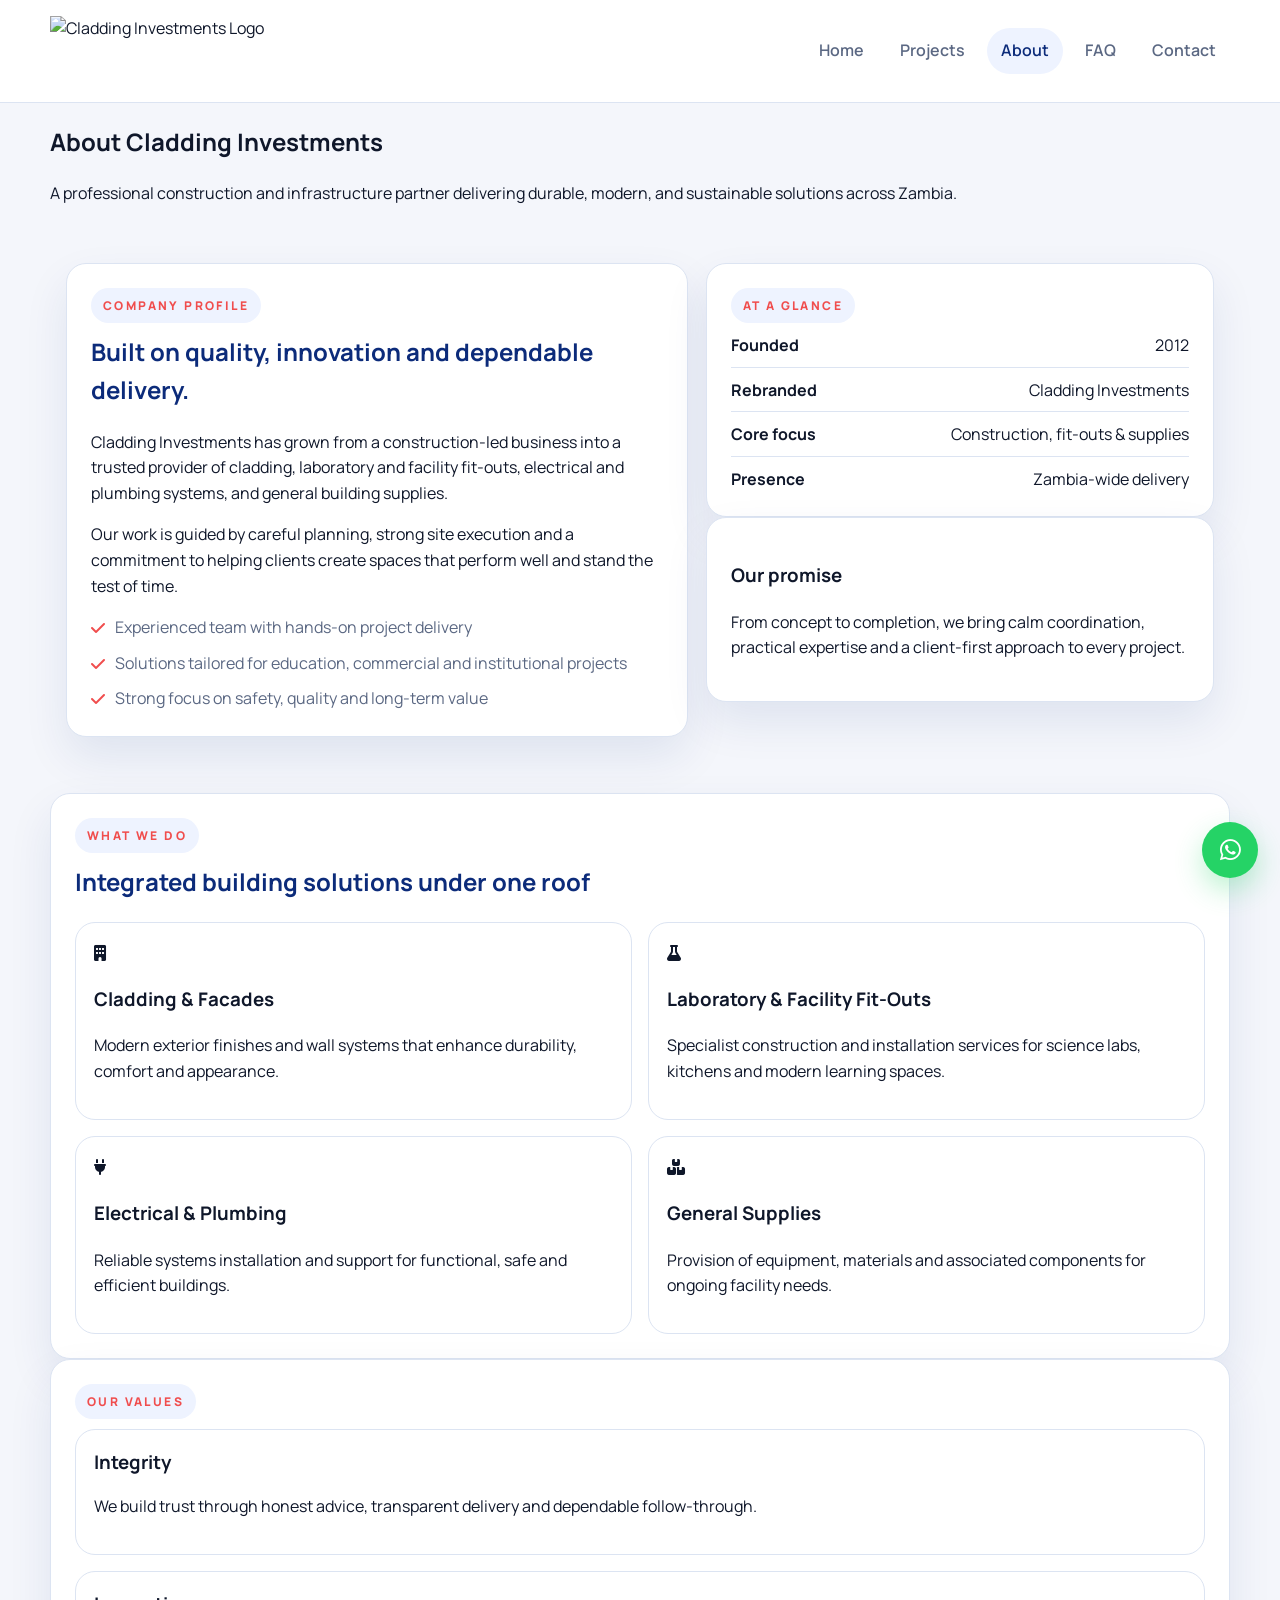
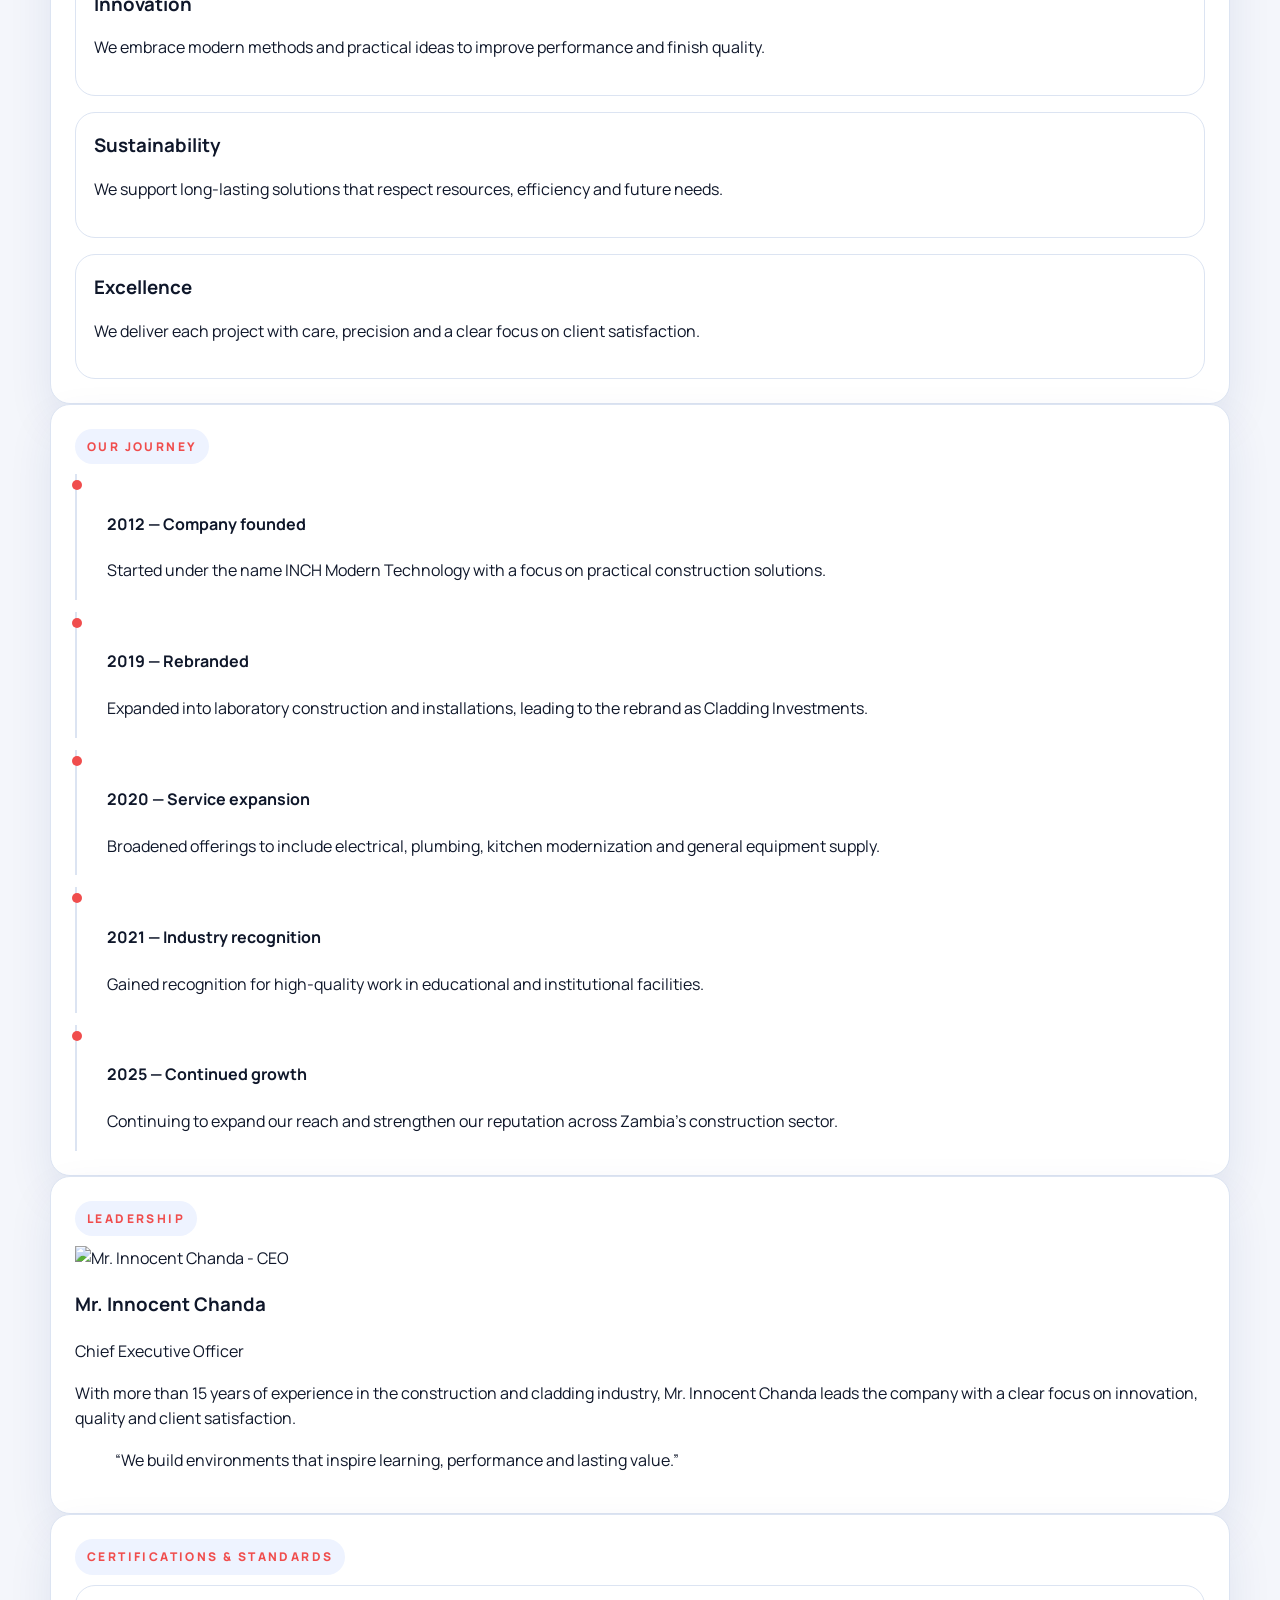
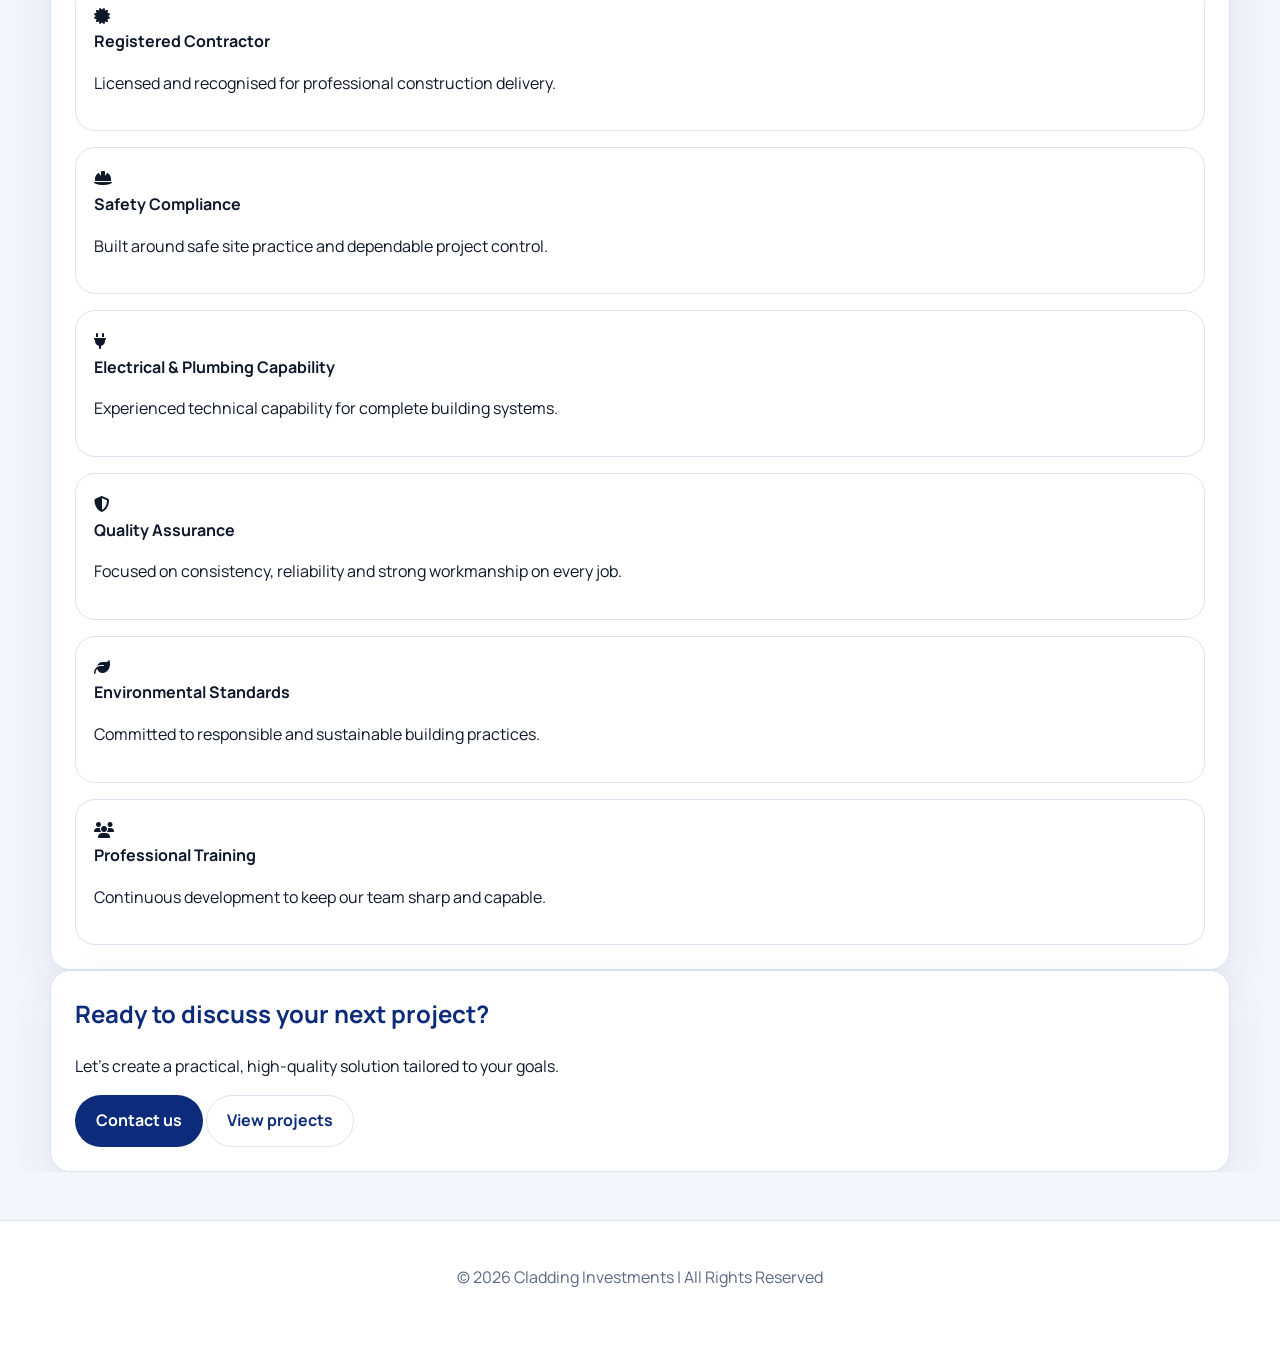
==== commit f5fb1fc8: "Add files via upload" ====
--- a/about.html
+++ b/about.html
@@ -9,7 +9,7 @@
   <!-- Font Awesome -->
   <link rel="stylesheet" href="https://cdnjs.cloudflare.com/ajax/libs/font-awesome/6.5.0/css/all.min.css">
   <!-- Stylesheet -->
-  <link rel="stylesheet" href="styles.css?v=2">
+  <link rel="stylesheet" href="styles-redesign.css">
 </head>
 <body class="profile-page">
   <header class="site-header">
--- a/styles-redesign.css
+++ b/styles-redesign.css
@@ -0,0 +1,939 @@
+@import url('https://fonts.googleapis.com/css2?family=Manrope:wght@400;500;600;700;800&display=swap');
+
+:root {
+  --bg: #f4f6fb;
+  --surface: #ffffff;
+  --surface-alt: #eef3ff;
+  --text: #0f172a;
+  --muted: #5b6883;
+  --primary: #0c2b7a;
+  --accent: #f04d4d;
+  --border: #dce4f2;
+  --shadow: 0 20px 45px rgba(12, 43, 122, 0.09);
+  --radius: 20px;
+  --container: 1180px;
+}
+
+* { box-sizing: border-box; }
+html { scroll-behavior: auto; }
+body {
+  margin: 0;
+  font-family: "Manrope", "Inter", "Segoe UI", Arial, sans-serif;
+  line-height: 1.6;
+  color: var(--text);
+  background: var(--bg);
+  -webkit-font-smoothing: antialiased;
+}
+img { max-width: 100%; display: block; }
+a { color: inherit; text-decoration: none; }
+button, input, select, textarea { font: inherit; }
+h1, h2, h3, h4, .hero-intro, .hero-panel-label, .work-hero-label, .btn {
+  font-family: "Manrope", "Inter", "Segoe UI", Arial, sans-serif;
+}
+.container { width: min(var(--container), calc(100% - 32px)); margin: 0 auto; }
+main { overflow-x: hidden; }
+
+.project-card, .gallery-item-wrapper, .feature, .section-card, .service-panel, .about-preview, .contact-preview {
+  transform: none !important;
+  transition: none !important;
+  will-change: auto;
+}
+
+.site-header {
+  position: sticky;
+  top: 0;
+  z-index: 1200;
+  background: rgba(255,255,255,0.95);
+  backdrop-filter: blur(8px);
+  border-bottom: 1px solid var(--border);
+}
+.header-inner {
+  display: flex;
+  align-items: center;
+  justify-content: space-between;
+  gap: 20px;
+  padding: 16px 0;
+}
+.logo img { height: 70px; width: auto; }
+.site-nav { display: flex; align-items: center; gap: 8px; }
+.site-nav a {
+  padding: 10px 14px;
+  border-radius: 999px;
+  color: var(--muted);
+  font-weight: 600;
+  transition: background-color 0.2s ease, color 0.2s ease;
+}
+.site-nav a:hover,
+.site-nav a.active {
+  background: var(--surface-alt);
+  color: var(--primary);
+}
+.nav-toggle { display: none; }
+
+.btn {
+  display: inline-flex;
+  align-items: center;
+  justify-content: center;
+  gap: 8px;
+  padding: 12px 20px;
+  border-radius: 999px;
+  border: 1px solid transparent;
+  background: var(--primary);
+  color: #fff;
+  font-weight: 700;
+  box-shadow: none;
+}
+.btn.secondary {
+  background: #fff;
+  color: var(--primary);
+  border-color: var(--border);
+}
+.btn:hover { opacity: 0.95; }
+
+.profile-hero {
+  padding: 80px 0 72px;
+  min-height: calc(100vh - 84px);
+  background: linear-gradient(135deg, #040813 0%, #0b1630 38%, #123a8f 100%);
+  color: #fff;
+  position: relative;
+  overflow: hidden;
+}
+.profile-hero::before {
+  content: "";
+  position: absolute;
+  inset: 0;
+  background: radial-gradient(circle at top left, rgba(255,255,255,0.08), transparent 28%), radial-gradient(circle at bottom right, rgba(255,255,255,0.06), transparent 22%);
+  pointer-events: none;
+}
+.hero-content {
+  position: relative;
+  display: grid;
+  grid-template-columns: minmax(0, 1.2fr) minmax(280px, 0.8fr);
+  gap: 32px;
+  align-items: start;
+}
+.hero-copy {
+  max-width: 700px;
+  display: flex;
+  flex-direction: column;
+  align-items: flex-start;
+}
+.hero-intro {
+  display: inline-block;
+  margin-bottom: 18px;
+  color: #fff;
+  font-weight: 800;
+  letter-spacing: 0.26em;
+  text-transform: uppercase;
+  font-size: 0.82rem;
+  opacity: 0.8;
+}
+.profile-hero h1 {
+  margin: 0 0 18px;
+  font-size: clamp(3rem, 5vw, 4.6rem);
+  line-height: 0.95;
+  letter-spacing: -0.04em;
+  color: #fff;
+}
+.profile-hero p {
+  margin: 0;
+  max-width: 680px;
+  font-size: 1.08rem;
+  color: rgba(255,255,255,0.75);
+}
+.hero-actions {
+  display: flex;
+  flex-wrap: wrap;
+  gap: 14px;
+  margin-top: 28px;
+  margin-bottom: 8px;
+}
+.hero-actions .btn.primary { background: #fff; color: #111; }
+.hero-actions .btn.secondary { background: rgba(255,255,255,0.07); color: #fff; border-color: rgba(255,255,255,0.12); }
+.hero-highlights-label {
+  margin: 20px 0 10px;
+  color: rgba(255,255,255,0.72);
+  font-size: 0.8rem;
+  font-weight: 700;
+  letter-spacing: 0.22em;
+  text-transform: uppercase;
+}
+.hero-badges {
+  display: flex;
+  flex-wrap: wrap;
+  gap: 10px 12px;
+  list-style: none;
+  padding: 0;
+  margin: 0;
+}
+.hero-badges li {
+  padding: 8px 12px;
+  border-radius: 999px;
+  background: rgba(255,255,255,0.05);
+  border: 1px solid rgba(255,255,255,0.12);
+  color: rgba(255,255,255,0.86);
+  font-size: 0.92rem;
+  line-height: 1.4;
+}
+.hero-panel {
+  position: relative;
+}
+.hero-panel-card {
+  position: relative;
+  overflow: hidden;
+  padding: 28px;
+  border-radius: 32px;
+  background: rgba(8, 18, 42, 0.8);
+  border: 1px solid rgba(255,255,255,0.14);
+  box-shadow: 0 40px 80px rgba(4, 9, 24, 0.32);
+}
+
+@media (max-width: 1080px) {
+  .hero-content {
+    grid-template-columns: 1fr;
+    gap: 24px;
+  }
+  .hero-panel-card { padding: 24px; }
+}
+
+@media (max-width: 760px) {
+  .profile-hero { padding: 56px 0 46px; min-height: auto; }
+  .hero-actions { margin-top: 22px; }
+  .hero-highlights-label { margin-top: 18px; }
+  .hero-badges { width: 100%; }
+}
+.hero-panel-label {
+  display: inline-flex;
+  margin-bottom: 18px;
+  padding: 10px 16px;
+  border-radius: 999px;
+  background: rgba(255,255,255,0.08);
+  color: rgba(255,255,255,0.85);
+  font-size: 0.8rem;
+  letter-spacing: 0.2em;
+  text-transform: uppercase;
+}
+.hero-panel-card h2 {
+  margin: 0 0 18px;
+  font-size: 1.8rem;
+  line-height: 1.3;
+  color: #fff;
+}
+.hero-panel-card p {
+  margin: 0 0 24px;
+  color: rgba(255,255,255,0.7);
+}
+.hero-panel-stats {
+  display: grid;
+  gap: 16px;
+}
+.hero-panel-stats > div {
+  display: grid;
+  gap: 4px;
+  padding: 18px 20px;
+  border-radius: 22px;
+  background: rgba(255,255,255,0.05);
+  border: 1px solid rgba(255,255,255,0.08);
+}
+.hero-panel-stats strong {
+  color: #fff;
+  font-size: 1.35rem;
+}
+.hero-panel-stats span {
+  color: rgba(255,255,255,0.7);
+  font-size: 0.95rem;
+}
+.blink-home .site-header {
+  background: rgba(2, 7, 21, 0.84);
+  border-bottom-color: rgba(255,255,255,0.08);
+}
+.blink-home .site-nav a {
+  color: rgba(255,255,255,0.82);
+}
+.blink-home .site-nav a:hover,
+.blink-home .site-nav a.active {
+  background: rgba(255,255,255,0.12);
+  color: #fff;
+}
+.blink-home .logo img { height: 78px; }
+.blink-home .btn {
+  border-color: transparent;
+}
+.blink-home .btn.secondary {
+  background: rgba(255,255,255,0.08);
+  color: #fff;
+  border-color: rgba(255,255,255,0.12);
+}
+.blink-home footer {
+  background: #050505;
+  color: rgba(255,255,255,0.68);
+}
+
+@media (max-width: 1080px) {
+  .hero-content { grid-template-columns: 1fr; }
+  .hero-panel-card { padding: 28px; }
+}
+
+@media (max-width: 760px) {
+  .profile-hero { padding: 56px 0 46px; min-height: auto; }
+  .hero-content { gap: 24px; }
+  .hero-badges { grid-template-columns: 1fr; }
+  .hero-panel-card { padding: 24px; }
+  .service-panel,
+  .service-panel-feature,
+  .service-panel-split {
+    grid-template-columns: 1fr;
+  }
+  .service-panel > img,
+  .service-panel > .slideshow-container {
+    min-height: 220px;
+  }
+  .service-panel > div {
+    padding: 22px;
+  }
+  .service-panel h3 { font-size: 1.08rem; }
+}
+
+.profile-overview,
+.profile-values,
+.core-services,
+.why-choose-us,
+.contact-us,
+.about-showcase,
+.faq-section,
+.cta-section {
+  margin: 56px auto;
+  width: min(var(--container), calc(100% - 32px));
+}
+.profile-overview {
+  display: grid;
+  grid-template-columns: 0.95fr 1.05fr;
+  gap: 24px;
+}
+.overview-brand,
+.overview-copy .section-card,
+.value-card,
+.service-panel,
+.why-header,
+.why-copy,
+.contact-banner,
+.contact-info-list,
+.section-card,
+.faq-category,
+.cta-card {
+  background: var(--surface);
+  border: 1px solid var(--border);
+  box-shadow: var(--shadow);
+  border-radius: var(--radius);
+}
+.overview-brand {
+  padding: 28px;
+  background: linear-gradient(135deg, var(--primary) 0%, #1748aa 100%);
+  color: #fff;
+}
+.overview-brand h2 { margin: 0 0 10px; color: #fff; }
+.overview-brand p { color: rgba(255,255,255,0.9); margin: 0; }
+.overview-badge {
+  display: inline-block;
+  margin-bottom: 12px;
+  padding: 7px 10px;
+  border-radius: 999px;
+  background: rgba(255,255,255,0.14);
+  font-size: 0.78rem;
+  letter-spacing: 0.16em;
+  text-transform: uppercase;
+}
+.overview-copy .section-card { padding: 28px; }
+.overview-copy .section-card h2 { margin-top: 0; color: var(--primary); }
+
+.stats-grid {
+  display: grid;
+  grid-template-columns: repeat(3, minmax(0, 1fr));
+  gap: 18px;
+}
+.stat-card {
+  padding: 24px;
+  border-radius: var(--radius);
+  background: var(--surface);
+  border: 1px solid var(--border);
+  box-shadow: var(--shadow);
+}
+.stat-card h3 { margin: 0 0 8px; font-size: 1.1rem; color: var(--primary); }
+.stat-card p { margin: 0; color: var(--muted); }
+
+.profile-values {
+  margin: 72px auto 56px;
+}
+.values-grid {
+  display: grid;
+  grid-template-columns: repeat(2, minmax(0, 1fr));
+  gap: 20px;
+}
+.value-card {
+  padding: 24px;
+  border-radius: 24px;
+  border: 1px solid rgba(12, 43, 122, 0.12);
+  box-shadow: 0 20px 45px rgba(14, 31, 73, 0.08);
+  display: flex;
+  flex-direction: column;
+  gap: 12px;
+  min-height: 220px;
+}
+.value-card-vision {
+  background: linear-gradient(135deg, #f8fbff 0%, #edf4ff 100%);
+}
+.value-card-mission {
+  background: linear-gradient(135deg, #f7faff 0%, #e8f0ff 100%);
+}
+.value-card-objectives {
+  background: linear-gradient(135deg, #f5f9ff 0%, #eaf2ff 100%);
+}
+.value-card-positioning {
+  background: linear-gradient(135deg, #f7fbff 0%, #eef6ff 100%);
+}
+.value-icon {
+  display: inline-flex;
+  align-items: center;
+  justify-content: center;
+  width: 48px;
+  height: 48px;
+  border-radius: 14px;
+  color: #fff;
+  font-size: 1.12rem;
+  box-shadow: 0 12px 24px rgba(12, 43, 122, 0.18);
+  background: linear-gradient(135deg, var(--primary) 0%, #1748aa 100%);
+}
+.value-card-vision .value-icon { background: linear-gradient(135deg, #0b1630 0%, #123a8f 100%); }
+.value-card-mission .value-icon { background: linear-gradient(135deg, #133b95 0%, #2a6df0 100%); }
+.value-card-objectives .value-icon { background: linear-gradient(135deg, #2151bc 0%, #4f86ff 100%); }
+.value-card-positioning .value-icon { background: linear-gradient(135deg, #0d2f6d 0%, #1f59c9 100%); }
+.value-card h3 {
+  margin: 0;
+  font-size: 1.12rem;
+  color: var(--primary);
+}
+.value-card p,
+.value-card li {
+  margin: 0;
+  color: var(--muted);
+  line-height: 1.7;
+}
+.positioning-list {
+  list-style: none;
+  padding: 0;
+  margin: 0;
+  display: grid;
+  gap: 8px;
+}
+.positioning-list li {
+  position: relative;
+  padding-left: 16px;
+}
+.positioning-list li::before {
+  content: "•";
+  position: absolute;
+  left: 0;
+  color: var(--primary);
+  font-weight: 700;
+}
+
+@media (max-width: 760px) {
+  .values-grid {
+    grid-template-columns: 1fr;
+  }
+}
+
+.core-services .section-header { margin-bottom: 28px; text-align: left; }
+.core-services .section-header-wide {
+  max-width: 860px;
+  padding: 0 4px;
+}
+.section-kicker {
+  display: inline-block;
+  margin-bottom: 12px;
+  padding: 8px 12px;
+  border-radius: 999px;
+  background: var(--surface-alt);
+  color: var(--primary);
+  text-transform: uppercase;
+  letter-spacing: 0.18em;
+  font-size: 0.76rem;
+  font-weight: 800;
+}
+.core-services .section-header h2 { margin: 0 0 10px; font-size: clamp(1.9rem, 3vw, 2.6rem); line-height: 1.1; color: var(--text); }
+.core-services .section-header p { margin: 0; color: var(--muted); font-size: 1.02rem; max-width: 760px; }
+.service-panels { display: grid; gap: 20px; }
+.service-panel {
+  display: grid;
+  grid-template-columns: 1.05fr 0.95fr;
+  align-items: stretch;
+  overflow: hidden;
+  background: var(--surface);
+  border-radius: 28px;
+  border: 1px solid rgba(15, 23, 42, 0.06);
+  box-shadow: 0 20px 45px rgba(15, 23, 42, 0.08), inset 0 1px 0 rgba(255,255,255,0.65);
+  transform: perspective(1000px) rotateX(0deg);
+  transition: transform 0.3s ease, box-shadow 0.3s ease;
+}
+.service-panel:hover {
+  transform: perspective(1000px) translateY(-6px) rotateX(1.2deg);
+  box-shadow: 0 30px 65px rgba(12, 43, 122, 0.14), inset 0 1px 0 rgba(255,255,255,0.8);
+}
+.service-panel > img,
+.service-panel > .slideshow-container {
+  min-height: 280px;
+}
+.service-panel > div { padding: 28px; display: flex; flex-direction: column; justify-content: center; }
+.service-panel h3 { margin: 0 0 10px; font-size: 1.24rem; color: var(--text); line-height: 1.35; }
+.service-panel p { margin: 0; color: var(--muted); }
+.service-tag {
+  display: inline-block;
+  margin-bottom: 10px;
+  font-size: 0.8rem;
+  font-weight: 800;
+  letter-spacing: 0.18em;
+  text-transform: uppercase;
+  color: var(--primary);
+}
+.service-image {
+  width: 100%;
+  height: 100%;
+  min-height: 280px;
+  object-fit: cover;
+  display: block;
+  transform: scale(1.01);
+  transition: transform 0.35s ease;
+}
+.service-panel:hover .service-image {
+  transform: scale(1.04);
+}
+.slideshow-container {
+  position: relative;
+  overflow: hidden;
+  min-height: 280px;
+  background: #e9eef6;
+}
+.slideshow-container::after {
+  content: "";
+  position: absolute;
+  inset: 0;
+  background: linear-gradient(135deg, rgba(255,255,255,0.16), transparent 45%);
+  pointer-events: none;
+}
+.slideshow-image,
+.slideshow-image-3 {
+  position: absolute;
+  inset: 0;
+  opacity: 0;
+  animation: serviceFade 20s infinite;
+}
+.slideshow-image:nth-child(2) { animation-delay: 6.6s; }
+.slideshow-image:nth-child(3) { animation-delay: 13.2s; }
+.slideshow-image-3:nth-child(2) { animation-delay: 6.6s; }
+.slideshow-image-3:nth-child(3) { animation-delay: 13.2s; }
+.slideshow-image:first-child,
+.slideshow-image-3:first-child {
+  opacity: 1;
+}
+@keyframes serviceFade {
+  0%, 100% { opacity: 0; }
+  5%, 30% { opacity: 1; }
+  35%, 95% { opacity: 0; }
+}
+.red-panel { background: linear-gradient(135deg, #fff7f7 0%, #fdecec 100%); }
+.blue-panel { background: linear-gradient(135deg, #f6f9ff 0%, #edf4ff 100%); }
+.slideshow-panel { background: linear-gradient(135deg, #f8fafc 0%, #f1f5f9 100%); }
+.service-panel-feature { grid-template-columns: 1.2fr 0.8fr; }
+.service-panel-split { grid-template-columns: 0.95fr 1.05fr; }
+.service-panels .service-panel:nth-child(2n) {
+  position: relative;
+  z-index: 1;
+}
+.service-panels .service-panel:nth-child(2n)::before {
+  content: "";
+  position: absolute;
+  inset: 10px -8px -8px 10px;
+  border-radius: 28px;
+  background: rgba(12, 43, 122, 0.08);
+  z-index: -1;
+  filter: blur(10px);
+}
+
+.why-header { padding: 24px 28px; background: var(--primary); color: #fff; }
+.why-header h2 { margin: 0; color: #fff; font-size: 1.7rem; }
+.why-copy { padding: 24px 28px; }
+.why-copy p { margin: 0 0 14px; color: var(--muted); }
+.why-copy strong { color: var(--text); }
+
+.contact-banner { padding: 24px 28px; background: linear-gradient(135deg, var(--primary) 0%, #1748aa 100%); color: #fff; border-radius: 24px; }
+.contact-banner h2 { margin: 0; color: #fff; font-size: 1.7rem; }
+.contact-details-grid { display: grid; grid-template-columns: 1.15fr 0.85fr; gap: 18px; margin-top: 18px; }
+.contact-info-list { padding: 24px; display: grid; gap: 14px; background: linear-gradient(135deg, #f8fbff 0%, #edf4ff 100%); border: 1px solid rgba(12, 43, 122, 0.1); border-radius: 24px; }
+.contact-item { display: flex; gap: 12px; align-items: flex-start; padding: 14px 16px; border-radius: 18px; background: #fff; border: 1px solid rgba(12, 43, 122, 0.08); box-shadow: 0 10px 24px rgba(12, 43, 122, 0.04); }
+.contact-marker {
+  width: 42px;
+  height: 42px;
+  border-radius: 50%;
+  flex-shrink: 0;
+  display: inline-flex;
+  align-items: center;
+  justify-content: center;
+  color: #fff;
+  background: linear-gradient(135deg, var(--primary) 0%, #1748aa 100%);
+  font-weight: 700;
+}
+.contact-info-text h3 { margin: 0 0 4px; font-size: 1rem; color: var(--text); }
+.contact-info-text p { margin: 0; color: var(--muted); }
+.contact-graphic {
+  padding: 24px;
+  display: flex;
+  align-items: center;
+  justify-content: center;
+  background: linear-gradient(135deg, #f8fbff 0%, #f2f6ff 100%);
+  border: 1px solid rgba(12, 43, 122, 0.1);
+  border-radius: 24px;
+}
+.contact-cta-card {
+  width: 100%;
+  min-height: 220px;
+  border-radius: 24px;
+  display: flex;
+  flex-direction: column;
+  align-items: flex-start;
+  justify-content: center;
+  gap: 10px;
+  padding: 24px;
+  background: linear-gradient(135deg, var(--primary) 0%, #1748aa 100%);
+  color: #fff;
+  box-shadow: 0 20px 45px rgba(12, 43, 122, 0.16);
+}
+.contact-cta-icon {
+  display: inline-flex;
+  align-items: center;
+  justify-content: center;
+  width: 48px;
+  height: 48px;
+  border-radius: 14px;
+  background: rgba(255,255,255,0.16);
+  font-size: 1.14rem;
+}
+.contact-cta-card h3 { margin: 0; font-size: 1.2rem; }
+.contact-cta-card p { margin: 0; color: rgba(255,255,255,0.88); }
+.contact-cta-card .btn.secondary { background: #fff; color: var(--primary); border-color: transparent; }
+
+.section-card,
+.faq-category,
+.cta-card {
+  padding: 24px;
+}
+.section-card h2,
+.faq-category h2,
+.cta-card h2 { margin-top: 0; color: var(--primary); }
+.section-kicker {
+  display: inline-block;
+  margin-bottom: 10px;
+  font-size: 0.75rem;
+  font-weight: 800;
+  letter-spacing: 0.2em;
+  text-transform: uppercase;
+  color: var(--accent);
+}
+.about-shell { display: grid; grid-template-columns: 1.1fr 0.9fr; gap: 18px; }
+.about-highlights { display: grid; gap: 10px; margin-top: 16px; }
+.about-highlight { display: flex; gap: 10px; align-items: center; color: var(--muted); }
+.about-highlight i { color: var(--accent); }
+.about-facts { list-style: none; padding: 0; margin: 0; display: grid; gap: 10px; }
+.about-facts li { display: flex; justify-content: space-between; gap: 16px; padding-bottom: 8px; border-bottom: 1px solid var(--border); }
+.about-facts li:last-child { border-bottom: none; padding-bottom: 0; }
+.about-service-grid,
+.about-values-grid,
+.certifications-grid { display: grid; gap: 16px; }
+.about-service-grid { grid-template-columns: repeat(2, minmax(0, 1fr)); }
+.about-service-card,
+.about-value-card,
+.certification-item { padding: 18px; border: 1px solid var(--border); border-radius: var(--radius); background: #fff; }
+.about-value-card h3,
+.certification-item h4 { margin: 0 0 8px; color: var(--text); }
+.timeline { display: grid; gap: 12px; padding-left: 0; }
+.timeline-item { padding-left: 18px; border-left: 2px solid var(--border); }
+.timeline-marker { width: 10px; height: 10px; border-radius: 50%; background: var(--accent); margin-left: -23px; margin-top: 6px; }
+.timeline-content { padding: 0 0 0 12px; }
+
+.form-row { display: grid; grid-template-columns: 1fr 1fr; gap: 14px; }
+.form-group { display: flex; flex-direction: column; gap: 8px; margin-bottom: 14px; }
+.form-group label { font-weight: 600; color: var(--text); }
+.form-group input,
+.form-group select,
+.form-group textarea {
+  border: 1px solid var(--border);
+  border-radius: 12px;
+  padding: 12px 14px;
+  background: #fff;
+  color: var(--text);
+}
+.form-group textarea { min-height: 120px; resize: vertical; }
+.checkbox-label { display: flex; align-items: flex-start; gap: 10px; color: var(--muted); }
+.checkbox-label input { margin-top: 2px; }
+.form-actions { display: flex; flex-wrap: wrap; gap: 12px; align-items: center; margin-top: 14px; }
+.form-note { margin: 0; color: var(--muted); font-size: 0.9rem; }
+.form-success { margin-top: 12px; padding: 12px 14px; border-radius: 12px; background: #ecfdf3; color: #166534; }
+
+.accordion-item { border-bottom: 1px solid var(--border); }
+.accordion-item:last-child { border-bottom: none; }
+.accordion-header {
+  width: 100%;
+  border: none;
+  background: none;
+  padding: 14px 0;
+  text-align: left;
+  font-weight: 700;
+  color: var(--text);
+  display: flex;
+  align-items: center;
+  justify-content: space-between;
+  gap: 12px;
+  cursor: pointer;
+}
+.accordion-content {
+  max-height: 0;
+  overflow: hidden;
+  opacity: 0;
+  transition: max-height 0.28s ease, padding-bottom 0.28s ease, opacity 0.25s ease;
+  padding-bottom: 0;
+}
+.accordion-content p {
+  margin: 0 0 14px;
+  color: var(--muted);
+}
+.accordion-item.active .accordion-header { color: var(--primary); }
+.accordion-item.active .accordion-content {
+  opacity: 1;
+  padding-bottom: 4px;
+}
+.accordion-header i { transition: transform 0.2s ease; }
+.accordion-item.active .accordion-header i { transform: rotate(180deg); }
+
+.project-card {
+  background: var(--surface);
+  border: 1px solid var(--border);
+  border-radius: var(--radius);
+  overflow: hidden;
+  box-shadow: var(--shadow);
+  transition: none;
+}
+.project-image-wrapper { position: relative; }
+.project-card img { width: 100%; height: 240px; object-fit: cover; }
+.card-body { padding: 18px; }
+.project-header { display: flex; justify-content: space-between; gap: 12px; margin-bottom: 10px; align-items: start; }
+.project-header h3 { margin: 0; font-size: 1.06rem; color: var(--text); }
+.project-category { display: inline-block; margin-top: 4px; font-size: 0.78rem; color: var(--accent); font-weight: 700; text-transform: uppercase; letter-spacing: 0.14em; }
+.project-stats { display: flex; flex-wrap: wrap; gap: 8px; }
+.stat { padding: 6px 10px; border-radius: 999px; background: var(--surface-alt); color: var(--muted); font-size: 0.82rem; }
+.thumbs { display: flex; flex-wrap: wrap; gap: 8px; margin: 12px 0; }
+.thumbs a { flex: 0 0 72px; }
+.thumbs img { width: 72px; height: 54px; object-fit: cover; border-radius: 10px; border: 1px solid var(--border); }
+.card-actions { display: flex; gap: 10px; flex-wrap: wrap; margin-top: 12px; }
+.card-actions .btn { flex: 1; min-width: 120px; }
+.brochure-layout { display: grid; grid-template-columns: 1.3fr 0.9fr; gap: 24px; align-items: start; margin-top: 32px; }
+.brochure-side { display: grid; gap: 24px; }
+.brochure-feature { grid-row: span 2; }
+.project-card { position: relative; overflow: hidden; border-radius: 28px; border: none; box-shadow: 0 35px 70px rgba(0,0,0,0.14); }
+.project-image-wrapper { position: relative; overflow: hidden; }
+.project-main { min-height: 500px; object-fit: cover; width: 100%; }
+.project-overlay {
+  position: absolute;
+  inset: 0;
+  display: flex;
+  align-items: flex-end;
+  padding: 24px;
+  background: linear-gradient(180deg, transparent 38%, rgba(0,0,0,0.72) 100%);
+}
+.overlay-content h3 { margin: 0 0 8px; color: #fff; font-size: 1.4rem; }
+.overlay-content p { margin: 0; color: rgba(255,255,255,0.85); }
+.brochure-body { padding: 28px 30px 30px; background: #fff; }
+.card-body { padding: 28px 30px 30px; }
+.project-header { margin-bottom: 18px; }
+.project-header h3 { margin: 0; font-size: 1.25rem; color: #111; }
+.project-category { background: #f2f5ff; color: #0b3d91; padding: 6px 10px; border-radius: 999px; font-size: 0.78rem; }
+.project-stats { display: flex; flex-wrap: wrap; gap: 10px; margin-top: 12px; }
+.project-stats .stat { display: inline-flex; align-items: center; gap: 8px; padding: 10px 14px; border-radius: 999px; background: #f7f9ff; color: #0b3d91; font-size: 0.9rem; }
+.brochure-thumbs { margin: 18px 0 0; }
+.brochure-thumbs a { flex: 0 0 72px; border-radius: 16px; overflow: hidden; border: 1px solid var(--border); }
+.brochure-thumbs img { width: 100%; height: 70px; object-fit: cover; display: block; }
+.brochure-thumbs img.active { border: 2px solid var(--primary); }
+.brochure-side-card { background: #fff; }
+.lightbox-content { position: relative; width: min(960px, 95vw); max-width: 960px; margin: 0 auto; padding: 32px; background: rgba(255,255,255,0.95); border-radius: 26px; }
+.lightbox-media { width: 100%; height: auto; border-radius: 22px; }
+.lightbox-close, .lightbox-prev, .lightbox-next { position: absolute; top: 20px; width: 44px; height: 44px; border: none; border-radius: 50%; background: rgba(17,24,39,0.9); color: #fff; display: inline-flex; align-items: center; justify-content: center; cursor: pointer; }
+.lightbox-close { right: 20px; }
+.lightbox-prev { left: 20px; top: calc(50% - 22px); }
+.lightbox-next { right: 20px; top: calc(50% - 22px); }
+.lightbox-caption { margin-top: 20px; font-size: 0.95rem; color: #4f4f4f; }
+
+.work-hero { padding: 76px 0 56px; background: linear-gradient(180deg, #050505 0%, #0e0e16 100%); color: #fff; }
+.work-hero-inner { display: grid; grid-template-columns: 1.35fr 0.85fr; gap: 28px; align-items: center; }
+.work-hero-label, .hero-panel-label { display: inline-flex; margin-bottom: 18px; padding: 10px 16px; border-radius: 999px; background: rgba(255,255,255,0.08); color: rgba(255,255,255,0.85); font-size: 0.8rem; letter-spacing: 0.2em; text-transform: uppercase; }
+.work-hero h1 { margin: 0 0 18px; font-size: clamp(3rem, 5vw, 4.4rem); line-height: 0.95; }
+.work-hero p { margin: 0; max-width: 600px; color: rgba(255,255,255,0.78); }
+.work-hero-card { padding: 28px; border-radius: 28px; background: rgba(255,255,255,0.06); border: 1px solid rgba(255,255,255,0.1); box-shadow: 0 30px 60px rgba(0,0,0,0.18); }
+.work-hero-card h2 { margin: 0 0 16px; color: #fff; font-size: 1.85rem; }
+.work-hero-card p { margin: 0 0 24px; color: rgba(255,255,255,0.75); }
+.work-hero-stats { display: grid; gap: 16px; }
+.work-hero-stats > div { display: grid; gap: 4px; padding: 18px 20px; border-radius: 22px; background: rgba(255,255,255,0.08); border: 1px solid rgba(255,255,255,0.12); }
+.work-hero-stats strong { color: #fff; font-size: 1.35rem; }
+.work-hero-stats span { color: rgba(255,255,255,0.72); }
+
+.work-slider-section { padding: 48px 0 72px; }
+.work-slider-header { display: flex; align-items: center; justify-content: space-between; gap: 24px; margin-bottom: 28px; }
+.work-slider-header h2 { margin: 0; font-size: clamp(2.1rem, 4vw, 2.8rem); line-height: 1.05; }
+.work-slider-header p { margin: 10px 0 0; max-width: 620px; color: var(--muted); }
+.work-slider { position: relative; }
+.slider-window { position: relative; overflow: visible; border-radius: 32px; padding: 0 0 12px; }
+.slider-track { position: relative; display: grid; gap: 24px; }
+.slider-slide {
+  width: 100%;
+  padding: 0;
+  display: block;
+  opacity: 1;
+  pointer-events: auto;
+  transform: none;
+}
+.slider-slide .project-card { margin: 0; width: 100%; max-width: 920px; transition: transform 0.2s ease, box-shadow 0.2s ease; }
+.slider-slide.prev,
+.slider-slide.next,
+.slider-slide.hidden {
+  display: none;
+}
+.slider-slide.active .project-card { transform: none; box-shadow: 0 35px 70px rgba(0,0,0,0.14); }
+.slider-dots { display: flex; justify-content: center; gap: 10px; margin-top: 18px; }
+.slider-dot { width: 12px; height: 12px; border-radius: 50%; border: 1px solid rgba(17,24,39,0.18); background: #fff; opacity: 0.45; cursor: pointer; }
+.slider-dot.active { opacity: 1; background: var(--primary); border-color: var(--primary); }
+
+.hero-actions .btn.primary { background: #fff; color: #111; }
+.hero-actions .btn.secondary { background: rgba(255,255,255,0.08); color: #fff; border-color: rgba(255,255,255,0.12); }
+
+.gallery-grid { display: grid; grid-template-columns: repeat(auto-fit, minmax(220px, 1fr)); gap: 16px; }
+.gallery-item-wrapper { border-radius: var(--radius); overflow: hidden; background: var(--surface); border: 1px solid var(--border); box-shadow: var(--shadow); }
+.gallery-img { width: 100%; height: 220px; object-fit: cover; }
+.gallery-caption { padding: 12px 14px; color: var(--muted); font-size: 0.92rem; }
+
+.whatsapp-btn {
+  position: fixed;
+  right: 22px;
+  bottom: 22px;
+  width: 56px;
+  height: 56px;
+  border-radius: 50%;
+  display: inline-flex;
+  align-items: center;
+  justify-content: center;
+  background: #25d366;
+  color: #fff;
+  font-size: 1.5rem;
+  box-shadow: 0 12px 28px rgba(37, 211, 102, 0.3);
+  z-index: 1400;
+}
+
+footer {
+  padding: 28px 0 40px;
+  margin-top: 48px;
+  text-align: center;
+  color: var(--muted);
+  border-top: 1px solid var(--border);
+  background: #fff;
+}
+.hidden { display: none !important; }
+
+@media (max-width: 960px) {
+  .profile-overview { grid-template-columns: 1fr; }
+  .stats-grid { grid-template-columns: 1fr; }
+  .values-grid { grid-template-columns: repeat(2, minmax(0, 1fr)); }
+  .service-panel { grid-template-columns: 1fr; }
+  .service-panel .service-image { min-height: 220px; }
+  .contact-details-grid { grid-template-columns: 1fr; }
+  .about-shell { grid-template-columns: 1fr; }
+  .about-service-grid { grid-template-columns: 1fr; }
+  .brochure-layout { grid-template-columns: 1fr; }
+  .work-hero-inner { grid-template-columns: 1fr; }
+  .hero-content { grid-template-columns: 1fr; }
+  .hero-badges { grid-template-columns: 1fr; }
+}
+
+@media (max-width: 760px) {
+  .container { width: min(var(--container), calc(100% - 20px)); }
+  .nav-toggle {
+    display: inline-flex;
+    flex-direction: column;
+    gap: 4px;
+    border: 1px solid var(--border);
+    background: #fff;
+    padding: 10px;
+    border-radius: 10px;
+  }
+  .nav-toggle span {
+    width: 22px;
+    height: 2px;
+    background: var(--text);
+    display: block;
+  }
+  .site-nav {
+    position: fixed;
+    inset: 0 auto 0 0;
+    width: min(88vw, 320px);
+    padding: 88px 18px 24px;
+    background: #fff;
+    border-right: 1px solid var(--border);
+    flex-direction: column;
+    align-items: flex-start;
+    transform: translateX(-100%);
+    transition: transform 0.2s ease;
+    z-index: 1300;
+  }
+  .site-nav.mobile-open { transform: translateX(0); }
+  .site-nav a { width: 100%; padding: 12px 14px; }
+  .mobile-overlay {
+    position: fixed;
+    inset: 0;
+    background: rgba(17, 24, 39, 0.35);
+    z-index: 1250;
+    display: none;
+  }
+  .mobile-overlay.active { display: block; }
+  .hero-actions, .form-actions, .card-actions { flex-direction: column; align-items: stretch; }
+  .form-row { grid-template-columns: 1fr; }
+  .hero-badges { gap: 8px; }
+  .profile-hero { padding: 48px 0 40px; }
+  .logo img { height: 58px; }
+  .profile-overview,
+  .profile-values,
+  .core-services,
+  .why-choose-us,
+  .contact-us,
+  .about-showcase,
+  .faq-section,
+  .cta-section {
+    margin: 36px auto;
+  }
+  .page-hero { padding: 56px 0 38px; }
+  .page-hero h1 { font-size: 2.2rem; }
+  .faq-category, .cta-card, .contact-info-list, .contact-graphic, .why-copy, .contact-banner, .stat-card, .section-card {
+    padding: 20px;
+  }
+  .contact-item { flex-direction: column; gap: 10px; }
+  .contact-cta-card { min-height: 200px; }
+  .work-slider-header { flex-direction: column; align-items: flex-start; }
+  .project-card { border-radius: 22px; }
+}
+
+@media (max-width: 560px) {
+  .values-grid { grid-template-columns: 1fr; }
+  .profile-hero h1 { font-size: 2rem; }
+  .profile-hero p { font-size: 0.98rem; }
+  .hero-actions .btn, .card-actions .btn { width: 100%; }
+  .thumbs a { flex: 0 0 64px; }
+  .thumbs img { width: 64px; height: 48px; }
+  .gallery-grid { grid-template-columns: 1fr; }
+  .service-panel > div, .overview-brand, .overview-copy .section-card, .section-card, .faq-category, .cta-card, .contact-info-list, .contact-graphic, .why-copy, .contact-banner, .stat-card { padding: 18px; }
+  .contact-cta-card { padding: 20px; }
+  .page-hero h1 { font-size: 1.9rem; }
+}
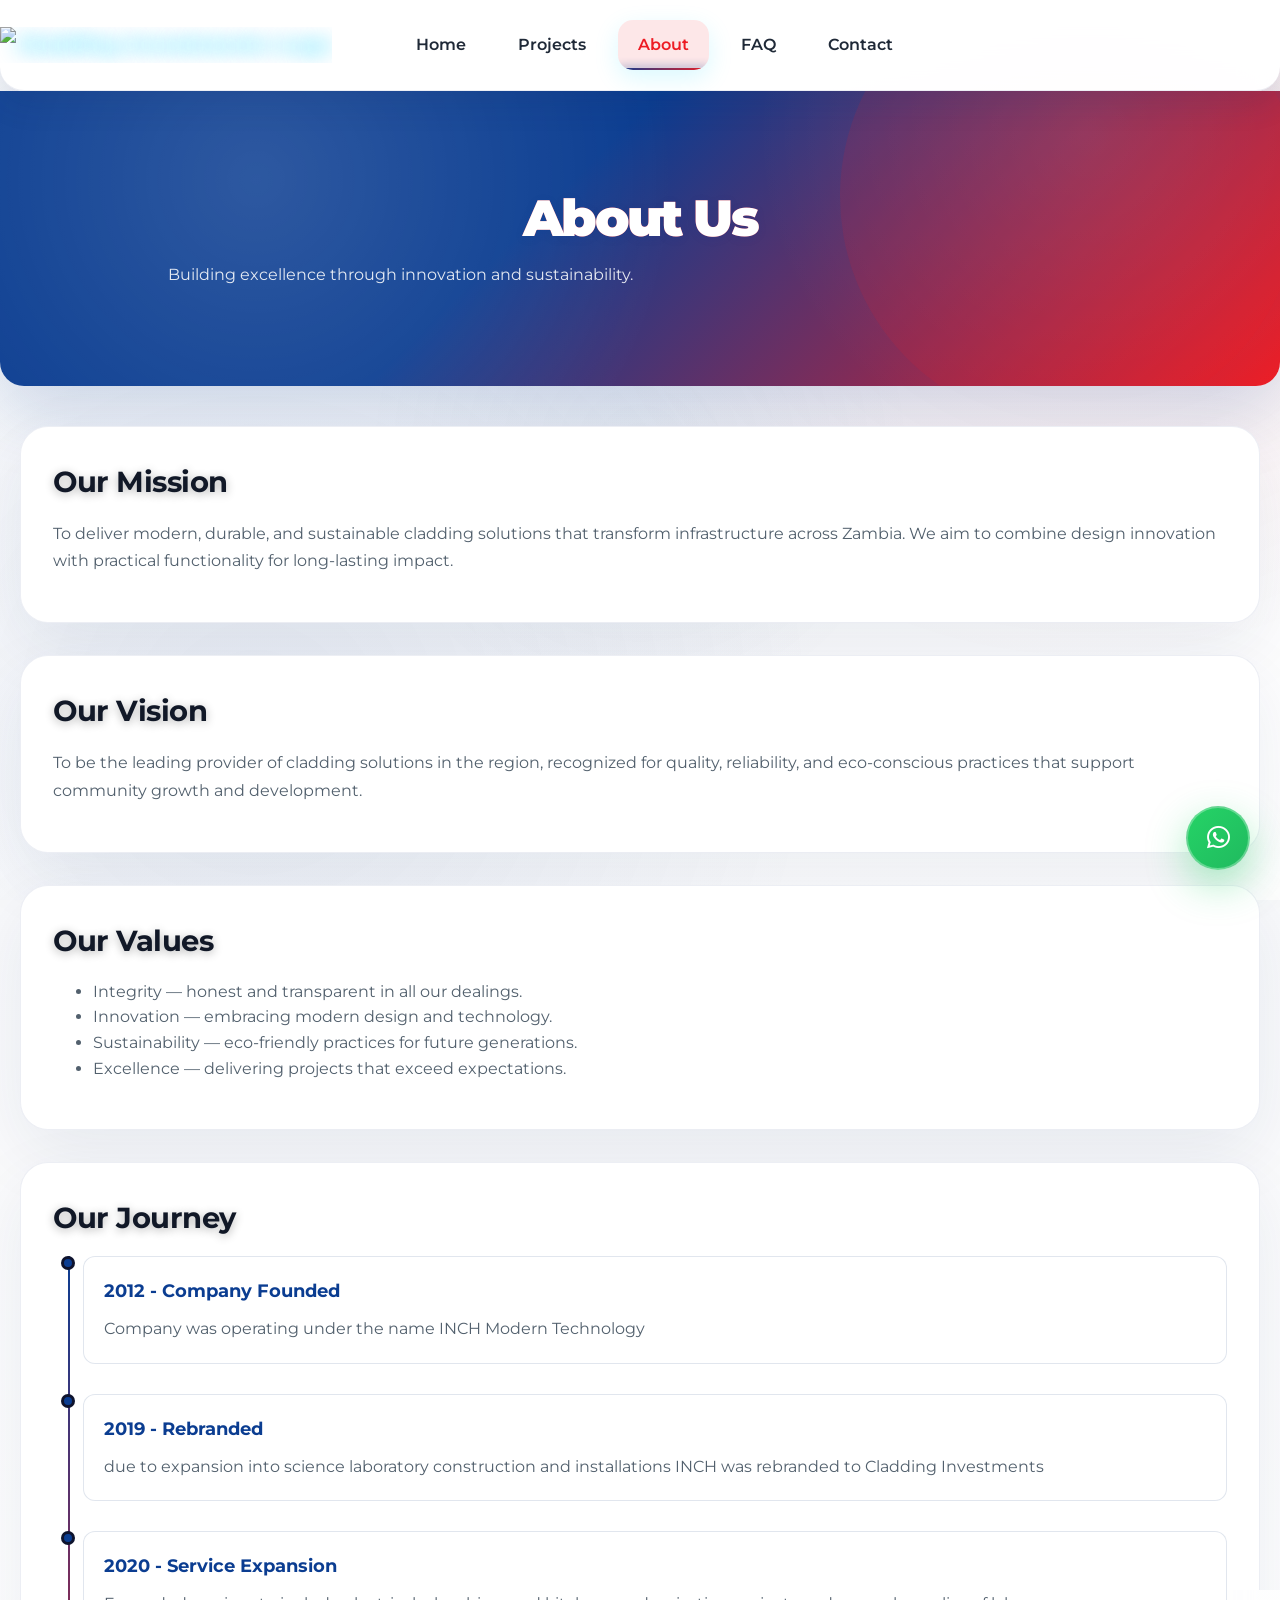
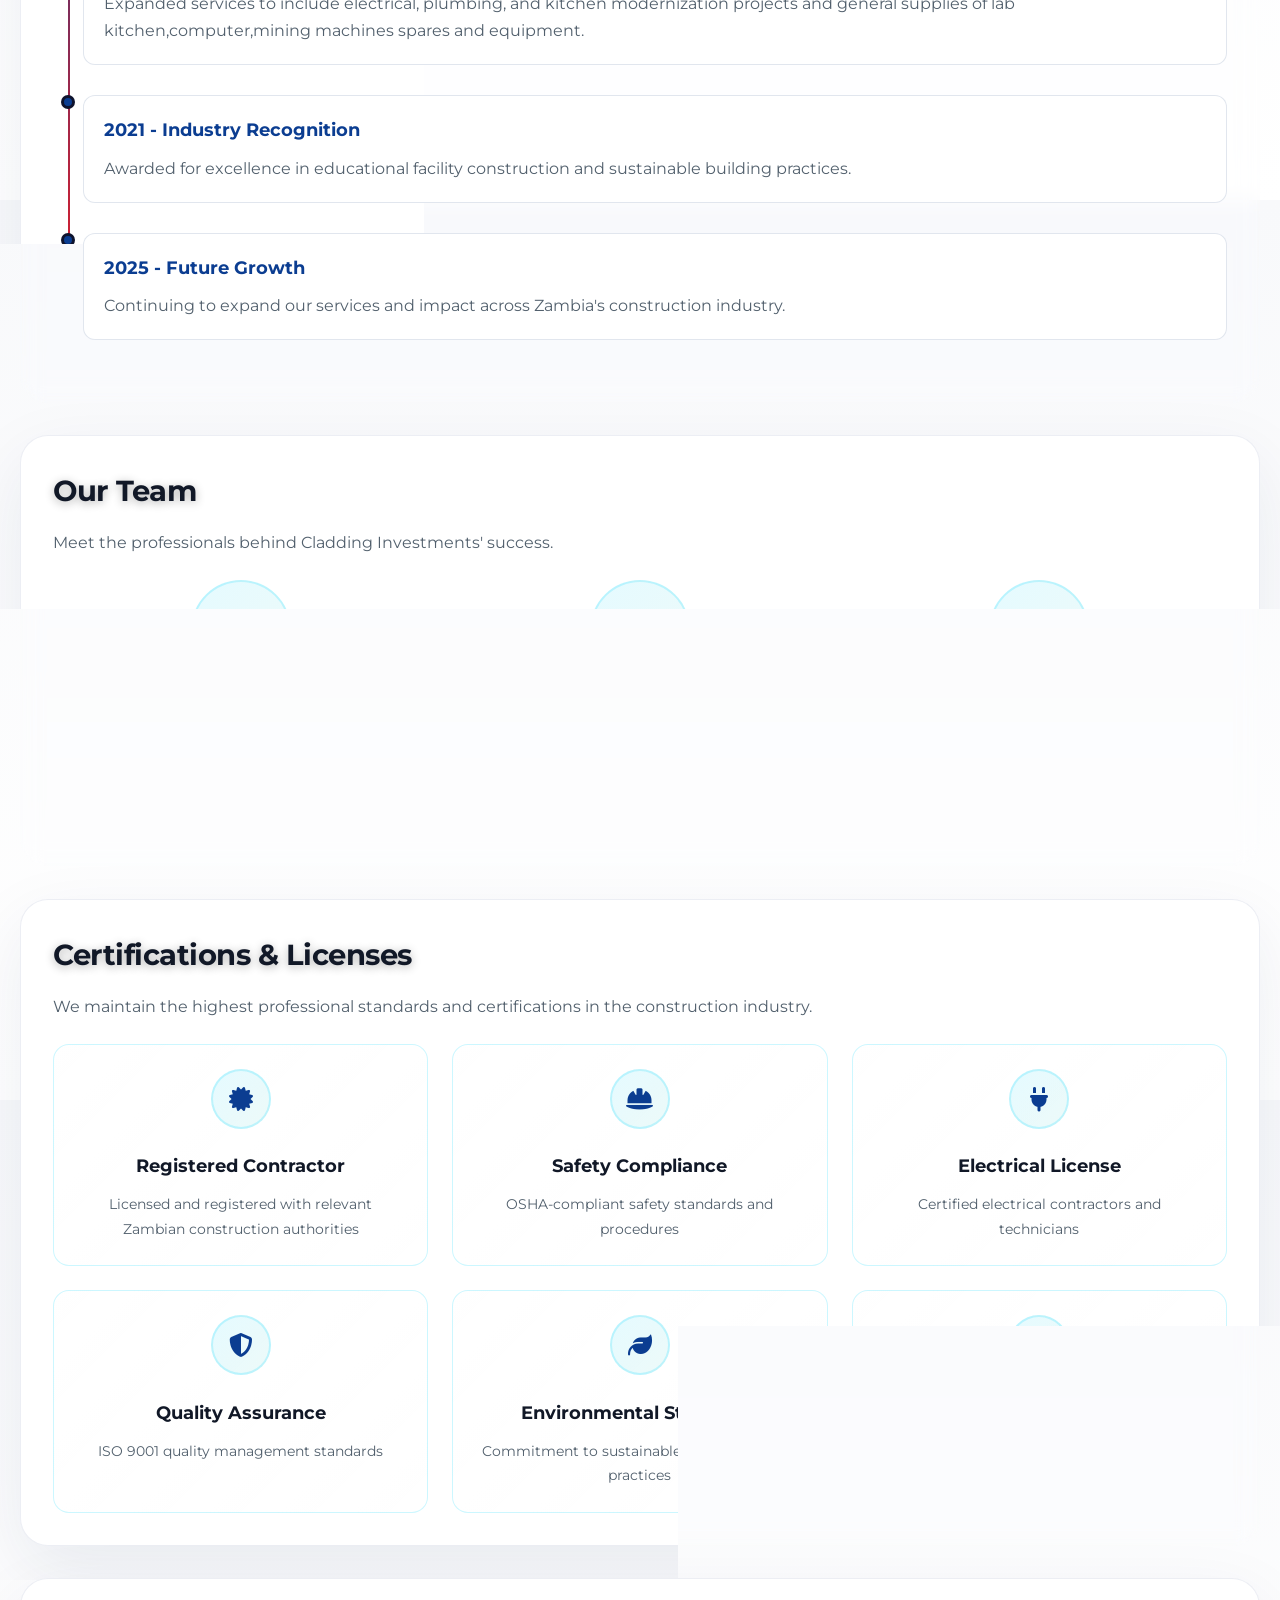
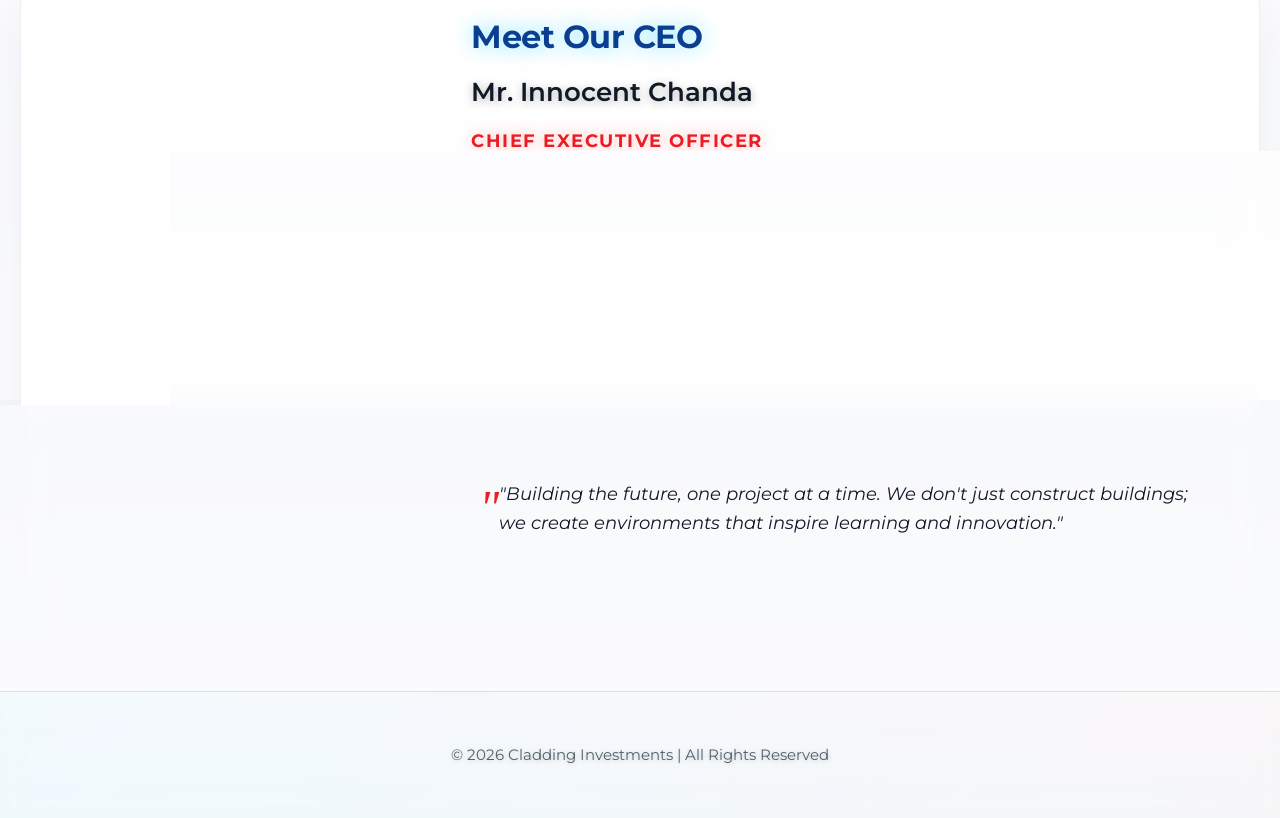
==== commit 767e4707: "Add files via upload" ====
--- a/about.html
+++ b/about.html
@@ -9,13 +9,13 @@
   <!-- Font Awesome -->
   <link rel="stylesheet" href="https://cdnjs.cloudflare.com/ajax/libs/font-awesome/6.5.0/css/all.min.css">
   <!-- Stylesheet -->
-  <link rel="stylesheet" href="styles-redesign.css">
+  <link rel="stylesheet" href="styles.css?v=2">
 </head>
 <body class="profile-page">
   <header class="site-header">
     <div class="container header-inner">
-      <a class="logo" href="home.html"><img src="images/logo.png" alt="Cladding Investments Logo"></a>
-      <button type="button" id="nav-toggle" class="nav-toggle" aria-controls="site-nav" aria-expanded="false" aria-label="Toggle navigation">
+      <a class="logo" href="home.html"><img src="images/logo.png" alt="Cladding Investments Logo" style="height:130px;width:auto"></a>
+      <button id="nav-toggle" class="nav-toggle" aria-controls="site-nav" aria-expanded="false" aria-label="Toggle navigation">
         <span></span><span></span><span></span>
       </button>
       <nav class="site-nav" id="site-nav" role="navigation">
@@ -31,199 +31,187 @@
   <main>
     <section class="page-hero">
       <div class="container">
-        <h1>About Cladding Investments</h1>
-        <p>A professional construction and infrastructure partner delivering durable, modern, and sustainable solutions across Zambia.</p>
+        <h1>About Us</h1>
+        <p>Building excellence through innovation and sustainability.</p>
       </div>
     </section>
 
-    <section class="about-showcase">
-      <div class="container about-shell">
-        <div class="section-card about-story">
-          <div class="section-kicker">Company Profile</div>
-          <h2>Built on quality, innovation and dependable delivery.</h2>
-          <p>Cladding Investments has grown from a construction-led business into a trusted provider of cladding, laboratory and facility fit-outs, electrical and plumbing systems, and general building supplies.</p>
-          <p>Our work is guided by careful planning, strong site execution and a commitment to helping clients create spaces that perform well and stand the test of time.</p>
-          <div class="about-highlights">
-            <div class="about-highlight"><i class="fas fa-check"></i><span>Experienced team with hands-on project delivery</span></div>
-            <div class="about-highlight"><i class="fas fa-check"></i><span>Solutions tailored for education, commercial and institutional projects</span></div>
-            <div class="about-highlight"><i class="fas fa-check"></i><span>Strong focus on safety, quality and long-term value</span></div>
-          </div>
-        </div>
-
-        <div class="about-side-stack">
-          <div class="section-card about-quickfacts">
-            <div class="section-kicker">At a glance</div>
-            <ul class="about-facts">
-              <li><strong>Founded</strong><span>2012</span></li>
-              <li><strong>Rebranded</strong><span>Cladding Investments</span></li>
-              <li><strong>Core focus</strong><span>Construction, fit-outs & supplies</span></li>
-              <li><strong>Presence</strong><span>Zambia-wide delivery</span></li>
-            </ul>
-          </div>
-
-          <div class="section-card about-statement">
-            <h3>Our promise</h3>
-            <p>From concept to completion, we bring calm coordination, practical expertise and a client-first approach to every project.</p>
-          </div>
-        </div>
-      </div>
-    </section>
-
-    <section class="container">
-      <div class="section-card">
-        <div class="section-kicker">What we do</div>
-        <h2>Integrated building solutions under one roof</h2>
-        <div class="about-service-grid">
-          <article class="about-service-card">
-            <i class="fas fa-building"></i>
-            <h3>Cladding & Facades</h3>
-            <p>Modern exterior finishes and wall systems that enhance durability, comfort and appearance.</p>
-          </article>
-          <article class="about-service-card">
-            <i class="fas fa-flask"></i>
-            <h3>Laboratory & Facility Fit-Outs</h3>
-            <p>Specialist construction and installation services for science labs, kitchens and modern learning spaces.</p>
-          </article>
-          <article class="about-service-card">
-            <i class="fas fa-plug"></i>
-            <h3>Electrical & Plumbing</h3>
-            <p>Reliable systems installation and support for functional, safe and efficient buildings.</p>
-          </article>
-          <article class="about-service-card">
-            <i class="fas fa-boxes"></i>
-            <h3>General Supplies</h3>
-            <p>Provision of equipment, materials and associated components for ongoing facility needs.</p>
-          </article>
-        </div>
-      </div>
-      <div class="section-spacer"></div>
-
-      <div class="section-card">
-        <div class="section-kicker">Our values</div>
-        <div class="about-values-grid">
-          <article class="about-value-card">
-            <h3>Integrity</h3>
-            <p>We build trust through honest advice, transparent delivery and dependable follow-through.</p>
-          </article>
-          <article class="about-value-card">
-            <h3>Innovation</h3>
-            <p>We embrace modern methods and practical ideas to improve performance and finish quality.</p>
-          </article>
-          <article class="about-value-card">
-            <h3>Sustainability</h3>
-            <p>We support long-lasting solutions that respect resources, efficiency and future needs.</p>
-          </article>
-          <article class="about-value-card">
-            <h3>Excellence</h3>
-            <p>We deliver each project with care, precision and a clear focus on client satisfaction.</p>
-          </article>
-        </div>
-      </div>
-      <div class="section-spacer"></div>
-
-      <div class="section-card">
-        <div class="section-kicker">Our journey</div>
+    <section class="container" style="margin-top:18px">
+      <div class="section-card">
+        <h2>Our Mission</h2>
+        <p>To deliver modern, durable, and sustainable cladding solutions that transform infrastructure across Zambia. We aim to combine design innovation with practical functionality for long-lasting impact.</p>
+      </div>
+      <div style="height:12px"></div>
+      <div class="section-card">
+        <h2>Our Vision</h2>
+        <p>To be the leading provider of cladding solutions in the region, recognized for quality, reliability, and eco-conscious practices that support community growth and development.</p>
+      </div>
+      <div style="height:12px"></div>
+      <div class="section-card">
+        <h2>Our Values</h2>
+        <ul style="margin-top:8px;color:var(--muted)">
+          <li>Integrity — honest and transparent in all our dealings.</li>
+          <li>Innovation — embracing modern design and technology.</li>
+          <li>Sustainability — eco-friendly practices for future generations.</li>
+          <li>Excellence — delivering projects that exceed expectations.</li>
+        </ul>
+      </div>
+      <div style="height:12px"></div>
+
+      <!-- Company Timeline -->
+      <div class="section-card">
+        <h2>Our Journey</h2>
         <div class="timeline">
           <div class="timeline-item">
             <div class="timeline-marker"></div>
             <div class="timeline-content">
-              <h4>2012 — Company founded</h4>
-              <p>Started under the name INCH Modern Technology with a focus on practical construction solutions.</p>
-            </div>
-          </div>
-          <div class="timeline-item">
-            <div class="timeline-marker"></div>
-            <div class="timeline-content">
-              <h4>2019 — Rebranded</h4>
-              <p>Expanded into laboratory construction and installations, leading to the rebrand as Cladding Investments.</p>
-            </div>
-          </div>
-          <div class="timeline-item">
-            <div class="timeline-marker"></div>
-            <div class="timeline-content">
-              <h4>2020 — Service expansion</h4>
-              <p>Broadened offerings to include electrical, plumbing, kitchen modernization and general equipment supply.</p>
-            </div>
-          </div>
-          <div class="timeline-item">
-            <div class="timeline-marker"></div>
-            <div class="timeline-content">
-              <h4>2021 — Industry recognition</h4>
-              <p>Gained recognition for high-quality work in educational and institutional facilities.</p>
-            </div>
-          </div>
-          <div class="timeline-item">
-            <div class="timeline-marker"></div>
-            <div class="timeline-content">
-              <h4>2025 — Continued growth</h4>
-              <p>Continuing to expand our reach and strengthen our reputation across Zambia’s construction sector.</p>
-            </div>
-          </div>
-        </div>
-      </div>
-      <div class="section-spacer"></div>
-
-      <div class="section-card">
-        <div class="section-kicker">Leadership</div>
-        <div class="about-leadership-grid">
-          <div class="about-leadership-card">
-            <div class="ceo-image-wrapper">
-              <img src="images/ceo-innocent-chanda.jpg.jpeg" alt="Mr. Innocent Chanda - CEO" class="ceo-image">
-            </div>
-          </div>
-          <div class="about-leadership-card">
+              <h4>2012 - Company Founded</h4>
+              <p>Company was operating under the name INCH Modern Technology</p>
+            </div>
+          </div>
+          <div class="timeline-item">
+            <div class="timeline-marker"></div>
+            <div class="timeline-content">
+              <h4>2019 - Rebranded</h4>
+              <p>due to expansion into science laboratory construction and installations INCH was rebranded to Cladding Investments </p>
+            </div>
+          </div>
+          <div class="timeline-item">
+            <div class="timeline-marker"></div>
+            <div class="timeline-content">
+              <h4>2020 - Service Expansion</h4>
+              <p>Expanded services to include electrical, plumbing, and kitchen modernization projects and general supplies of lab kitchen,computer,mining machines spares and equipment.</p>
+            </div>
+          </div>
+          <div class="timeline-item">
+            <div class="timeline-marker"></div>
+            <div class="timeline-content">
+              <h4>2021 - Industry Recognition</h4>
+              <p>Awarded for excellence in educational facility construction and sustainable building practices.</p>
+            </div>
+          </div>
+          <div class="timeline-item">
+            <div class="timeline-marker"></div>
+            <div class="timeline-content">
+              <h4>2025 - Future Growth</h4>
+              <p>Continuing to expand our services and impact across Zambia's construction industry.</p>
+            </div>
+          </div>
+        </div>
+      </div>
+      <div style="height:12px"></div>
+
+      <!-- Team Section -->
+      <div class="section-card">
+        <h2>Our Team</h2>
+        <p>Meet the professionals behind Cladding Investments' success.</p>
+        <div class="team-grid">
+          <div class="team-member">
+            <div class="team-image-wrapper">
+              <div class="team-placeholder">
+                <i class="fas fa-user-tie"></i>
+              </div>
+            </div>
+            <div class="team-info">
+              <h4>Mr. Innocent Chanda</h4>
+              <p class="team-role">Chief Executive Officer</p>
+              <p class="team-description">15+ years in construction leadership, driving innovation and excellence.</p>
+            </div>
+          </div>
+          <div class="team-member">
+            <div class="team-image-wrapper">
+              <div class="team-placeholder">
+                <i class="fas fa-user-cog"></i>
+              </div>
+            </div>
+            <div class="team-info">
+              <h4>Project Managers</h4>
+              <p class="team-role">Certified Construction Professionals</p>
+              <p class="team-description">Experienced project managers ensuring quality and timely delivery.</p>
+            </div>
+          </div>
+          <div class="team-member">
+            <div class="team-image-wrapper">
+              <div class="team-placeholder">
+                <i class="fas fa-users"></i>
+              </div>
+            </div>
+            <div class="team-info">
+              <h4>Skilled Technicians</h4>
+              <p class="team-role">Certified Electricians & Plumbers</p>
+              <p class="team-description">Professional technicians with expertise in electrical and plumbing systems.</p>
+            </div>
+          </div>
+        </div>
+      </div>
+      <div style="height:12px"></div>
+
+      <!-- Certifications & Licenses -->
+      <div class="section-card">
+        <h2>Certifications & Licenses</h2>
+        <p>We maintain the highest professional standards and certifications in the construction industry.</p>
+        <div class="certifications-grid">
+          <div class="certification-item">
+            <div class="cert-icon">
+              <i class="fas fa-certificate"></i>
+            </div>
+            <h4>Registered Contractor</h4>
+            <p>Licensed and registered with relevant Zambian construction authorities</p>
+          </div>
+          <div class="certification-item">
+            <div class="cert-icon">
+              <i class="fas fa-hard-hat"></i>
+            </div>
+            <h4>Safety Compliance</h4>
+            <p>OSHA-compliant safety standards and procedures</p>
+          </div>
+          <div class="certification-item">
+            <div class="cert-icon">
+              <i class="fas fa-plug"></i>
+            </div>
+            <h4>Electrical License</h4>
+            <p>Certified electrical contractors and technicians</p>
+          </div>
+          <div class="certification-item">
+            <div class="cert-icon">
+              <i class="fas fa-shield-alt"></i>
+            </div>
+            <h4>Quality Assurance</h4>
+            <p>ISO 9001 quality management standards</p>
+          </div>
+          <div class="certification-item">
+            <div class="cert-icon">
+              <i class="fas fa-leaf"></i>
+            </div>
+            <h4>Environmental Standards</h4>
+            <p>Commitment to sustainable and eco-friendly practices</p>
+          </div>
+          <div class="certification-item">
+            <div class="cert-icon">
+              <i class="fas fa-users"></i>
+            </div>
+            <h4>Professional Training</h4>
+            <p>Continuous professional development and training</p>
+          </div>
+        </div>
+      </div>
+      <div style="height:12px"></div>
+      <div class="section-card ceo-profile">
+        <div class="ceo-content">
+          <div class="ceo-image-wrapper">
+            <img src="images/ceo-innocent-chanda.jpg.jpeg" alt="Mr. Innocent Chanda - CEO" class="ceo-image">
+          </div>
+          <div class="ceo-info">
+            <h2>Meet Our CEO</h2>
             <h3>Mr. Innocent Chanda</h3>
             <p class="ceo-title">Chief Executive Officer</p>
-            <p>With more than 15 years of experience in the construction and cladding industry, Mr. Innocent Chanda leads the company with a clear focus on innovation, quality and client satisfaction.</p>
-            <blockquote>“We build environments that inspire learning, performance and lasting value.”</blockquote>
-          </div>
-        </div>
-      </div>
-      <div class="section-spacer"></div>
-
-      <div class="section-card">
-        <div class="section-kicker">Certifications & standards</div>
-        <div class="certifications-grid">
-          <div class="certification-item">
-            <div class="cert-icon"><i class="fas fa-certificate"></i></div>
-            <h4>Registered Contractor</h4>
-            <p>Licensed and recognised for professional construction delivery.</p>
-          </div>
-          <div class="certification-item">
-            <div class="cert-icon"><i class="fas fa-hard-hat"></i></div>
-            <h4>Safety Compliance</h4>
-            <p>Built around safe site practice and dependable project control.</p>
-          </div>
-          <div class="certification-item">
-            <div class="cert-icon"><i class="fas fa-plug"></i></div>
-            <h4>Electrical & Plumbing Capability</h4>
-            <p>Experienced technical capability for complete building systems.</p>
-          </div>
-          <div class="certification-item">
-            <div class="cert-icon"><i class="fas fa-shield-alt"></i></div>
-            <h4>Quality Assurance</h4>
-            <p>Focused on consistency, reliability and strong workmanship on every job.</p>
-          </div>
-          <div class="certification-item">
-            <div class="cert-icon"><i class="fas fa-leaf"></i></div>
-            <h4>Environmental Standards</h4>
-            <p>Committed to responsible and sustainable building practices.</p>
-          </div>
-          <div class="certification-item">
-            <div class="cert-icon"><i class="fas fa-users"></i></div>
-            <h4>Professional Training</h4>
-            <p>Continuous development to keep our team sharp and capable.</p>
-          </div>
-        </div>
-      </div>
-
-      <div class="section-spacer"></div>
-      <div class="section-card cta-card about-cta">
-        <h2>Ready to discuss your next project?</h2>
-        <p>Let’s create a practical, high-quality solution tailored to your goals.</p>
-        <div class="cta-actions">
-          <a href="contact.html" class="btn primary">Contact us</a>
-          <a href="projects.html" class="btn secondary">View projects</a>
+            <p>With over 15 years of experience in the construction and cladding industry, Mr. Innocent Chanda leads Cladding Investments with a vision for innovation and excellence. His expertise in modern construction techniques and commitment to sustainable development has positioned the company as a leader in transforming educational and commercial infrastructure across Zambia.</p>
+            <p>Under his leadership, Cladding Investments has successfully completed numerous projects, including state-of-the-art science laboratories, computer labs, and modernized kitchen facilities. His dedication to quality craftsmanship and client satisfaction continues to drive the company's growth and reputation.</p>
+            <div class="ceo-quote">
+              <blockquote>"Building the future, one project at a time. We don't just construct buildings; we create environments that inspire learning and innovation."</blockquote>
+              <cite>— Mr. Innocent Chanda</cite>
+            </div>
+          </div>
         </div>
       </div>
     </section>
--- a/styles.css
+++ b/styles.css
@@ -0,0 +1,1587 @@
+:root{
+  --bg: linear-gradient(135deg, #f4f5f7 0%, #f8f8fa 45%, #ffffff 100%);
+  --muted-bg: rgba(14, 37, 95, 0.06);
+  --surface: rgba(255, 255, 255, 0.92);
+  --surface-solid: rgba(255, 255, 255, 1);
+  --text: #111827;
+  --muted: #52606d;
+  --primary: #0b3d91;
+  --accent: #ed1c24;
+  --muted-accent: #1f4d99;
+  --success: #1d86ff;
+  --warning: #f59e0b;
+  --danger: #ed1c24;
+  --radius: 24px;
+  --container: 1400px;
+  --gap: 24px;
+  --card-shadow: 0 25px 80px rgba(13, 40, 93, 0.12);
+  --card-shadow-hover: 0 30px 90px rgba(13, 40, 93, 0.18);
+  --glass-bg: rgba(255, 255, 255, 0.78);
+  --glass-border: rgba(14, 48, 117, 0.12);
+  --glass-shadow: 0 12px 32px rgba(13, 40, 93, 0.12);
+} 
+
+/* Reset + base */
+*{box-sizing:border-box}
+html,body{height:100%;scroll-behavior:smooth}
+body{margin:0;font-family:'Inter', 'Montserrat', system-ui, -apple-system, 'Segoe UI', Roboto, Arial;background:var(--bg);color:var(--text);-webkit-font-smoothing:antialiased;line-height:1.6;position:relative;overflow-x:hidden}
+body::before{content:'';position:fixed;top:0;left:0;width:100%;height:100%;background:radial-gradient(circle at 20% 80%, rgba(11, 61, 145, 0.08) 0%, transparent 45%), radial-gradient(circle at 85% 15%, rgba(237, 28, 36, 0.09) 0%, transparent 40%), radial-gradient(circle at 50% 50%, rgba(14, 48, 117, 0.06) 0%, transparent 35%);z-index:-1;pointer-events:none;animation:backgroundShift 20s ease-in-out infinite}
+@keyframes backgroundShift{0%,100%{background-position:0% 0%} 25%{background-position:100% 0%} 50%{background-position:100% 100%} 75%{background-position:0% 100%}}
+.container{max-width:var(--container);margin:0 auto;padding:0 20px}
+a{color:inherit;text-decoration:none}
+h1,h2,h3{margin:0}
+
+/* Typography scale */
+h1{font-size:3.2rem;font-weight:900;letter-spacing:-1px;line-height:1.1;background:linear-gradient(135deg, var(--primary), var(--accent), var(--muted-accent));-webkit-background-clip:text;background-clip:text;color:transparent;text-shadow:0 0 40px rgba(0, 212, 255, 0.5)}
+h2{font-size:1.8rem;font-weight:700;letter-spacing:-0.5px;color:var(--text);text-shadow:0 2px 10px rgba(0, 0, 0, 0.3)}
+h3{font-size:1.3rem;font-weight:600;color:var(--primary)}
+p{color:var(--muted);margin-top:0.8rem;line-height:1.7}
+
+/* Header */
+.site-header{background:var(--glass-bg);position:sticky;top:0;z-index:1200;box-shadow:var(--glass-shadow);backdrop-filter:blur(20px) saturate(180%);border-bottom:1px solid var(--glass-border);transition:all .4s ease;border-radius:0 0 var(--radius) var(--radius)}
+.header-inner{display:flex;align-items:center;gap:24px;padding:20px 0}
+.logo{font-weight:900;color:var(--text);font-size:1.4rem;letter-spacing:-0.5px;background:linear-gradient(90deg,var(--primary),var(--muted-accent));-webkit-background-clip:text;background-clip:text;color:transparent;transform-style: preserve-3d;transition: all 0.4s ease;text-shadow:0 0 20px rgba(0, 212, 255, 0.5)}
+.logo:hover{transform: rotateY(15deg) scale(1.08) translateZ(10px);text-shadow:0 0 30px rgba(0, 212, 255, 0.8)}
+.logo img{transition: all 0.4s ease; transform-style: preserve-3d;filter:drop-shadow(0 0 10px rgba(0, 212, 255, 0.3))}
+.logo:hover img{transform: rotateY(-15deg) scale(1.15) translateZ(15px);filter:drop-shadow(0 0 20px rgba(0, 212, 255, 0.6))}
+
+/* Desktop Navigation */
+.site-nav{display:flex;gap:12px;margin-left:40px;align-items:center}
+.site-nav a{padding:12px 20px;border-radius:15px;color:var(--muted);font-weight:600;transition:all .3s ease;position:relative;overflow:hidden}
+.site-nav a::before{content:'';position:absolute;top:0;left:-100%;width:100%;height:100%;background:linear-gradient(90deg, transparent, rgba(0, 212, 255, 0.2), transparent);transition:left .5s ease}
+.site-nav a::after{content:'';position:absolute;bottom:0;left:0;width:0;height:2px;background:linear-gradient(90deg,var(--primary),var(--accent));transition:width .3s ease;border-radius:1px}
+.site-nav a:hover::before{left:100%}
+.site-nav a:hover::after,.site-nav a.active::after{width:100%;box-shadow:0 0 10px var(--primary)}
+.site-nav a.active,.site-nav a:hover{background:linear-gradient(135deg, rgba(0, 212, 255, 0.1), rgba(255, 107, 107, 0.1));color:var(--text);box-shadow:0 8px 25px rgba(0, 212, 255, 0.15)}
+
+/* Mobile Navigation Toggle */
+.nav-toggle{display:none;background:none;border:0;padding:12px;cursor:pointer;transition:all 0.3s ease;border-radius:8px;background:rgba(255,255,255,0.1);backdrop-filter:blur(10px)}
+.nav-toggle:hover{background:rgba(255,255,255,0.2);transform:scale(1.05)}
+.nav-toggle span{display:block;width:24px;height:2.5px;background:var(--text);margin:4px 0;border-radius:2px;transition:all 0.3s ease;transform-origin:center}
+.nav-toggle.active span:nth-child(1){transform:rotate(45deg) translateY(8px)}
+.nav-toggle.active span:nth-child(2){opacity:0;transform:translateX(-10px)}
+.nav-toggle.active span:nth-child(3){transform:rotate(-45deg) translateY(-8px)}
+
+/* Buttons & CTA */
+.btn{display:inline-block;padding:14px 32px;border-radius:15px;font-weight:800;background:linear-gradient(135deg,var(--primary),var(--accent));color:#fff;border:0;transition:all .4s ease;box-shadow:0 10px 30px rgba(13, 40, 93, 0.18);position:relative;overflow:hidden;letter-spacing:0.5px;-webkit-tap-highlight-color:transparent;-webkit-user-select:none;user-select:none;transform-style: preserve-3d}
+.btn::before{content:'';position:absolute;top:0;left:-100%;width:100%;height:100%;background:linear-gradient(90deg,transparent,rgba(255,255,255,0.35),transparent);transition:left .6s ease}
+.btn::after{content:'';position:absolute;inset:2px;border-radius:13px;background:linear-gradient(135deg, rgba(11, 61, 145, 0.95), rgba(237, 28, 36, 0.85));z-index:-1}
+.btn:hover::before{left:100%}
+.btn.secondary{background:linear-gradient(135deg, rgba(237, 28, 36, 0.12), rgba(237, 28, 36, 0.06));color:var(--text);border:2px solid rgba(237, 28, 36, 0.25);box-shadow:0 8px 25px rgba(237, 28, 36, 0.14)}
+.btn.secondary::after{background:linear-gradient(135deg, rgba(237, 28, 36, 0.12), rgba(237, 28, 36, 0.06))}
+.btn.secondary:hover{background:linear-gradient(135deg, rgba(237, 28, 36, 0.18), rgba(237, 28, 36, 0.1));border-color:rgba(237, 28, 36, 0.45);box-shadow:0 12px 35px rgba(237, 28, 36, 0.2)}
+.btn:hover{transform:translateY(-6px) rotateX(5deg) scale(1.02);box-shadow:0 18px 42px rgba(14, 48, 117, 0.25);animation:glowPulse 2s infinite}
+@keyframes glowPulse{0%,100%{box-shadow:0 18px 42px rgba(14, 48, 117, 0.25)} 50%{box-shadow:0 18px 42px rgba(237, 28, 36, 0.28), 0 0 60px rgba(237, 28, 36, 0.16)}}
+
+/* Header shrink (applies when scrolled) */
+.site-header.scrolled{padding:8px 0;box-shadow:0 12px 48px rgba(11,61,145,0.15);backdrop-filter:blur(16px) saturate(120%)}
+
+/* Mobile menu overlay */
+@media (max-width:719px){
+  body::before{
+    content:'';
+    position:fixed;
+    inset:0;
+    background:rgba(0,0,0,0);
+    z-index:999;
+    pointer-events:none;
+    transition:background 0.4s ease
+  }
+  
+  body[data-menu-open=\"true\"]::before{
+    background:rgba(0,0,0,0.4);
+    pointer-events:auto
+  }
+}
+
+/* Hero — glass card with animated gradient type */
+.hero{background:linear-gradient(135deg, rgba(15, 15, 35, 0.8) 0%, rgba(26, 26, 46, 0.9) 50%, rgba(22, 33, 62, 0.8) 100%);color:var(--text);padding:120px 0 60px;position:relative;overflow:hidden;perspective: 1200px;border-radius:0 0 var(--radius) var(--radius);margin-bottom:40px}
+.page-hero{background:#0b3d91;color:#fff;padding:90px 0 70px;position:relative;overflow:hidden;border-radius:0 0 var(--radius) var(--radius);margin-bottom:40px}
+.page-hero::before{content:'';position:absolute;top:0;left:0;width:100%;height:100%;background:radial-gradient(circle at 20% 20%, rgba(255,255,255,0.18), transparent 40%),radial-gradient(circle at 80% 15%, rgba(237,28,36,0.12), transparent 35%);pointer-events:none;}
+.page-hero::after{content:'';position:absolute;bottom:-40px;right:-20px;width:460px;height:460px;background:rgba(237,28,36,0.12);border-radius:50%;transform:rotate(-10deg);}
+.hero::before{content:'';position:absolute;top:-50%;right:-10%;width:800px;height:800px;background:radial-gradient(circle,rgba(0, 212, 255, 0.1) 0%,transparent 70%);border-radius:50%;animation:float 25s ease-in-out infinite;transform-style: preserve-3d;filter:blur(1px)}
+
+.hero::after{content:'';position:absolute;bottom:-40%;left:-15%;width:600px;height:600px;background:radial-gradient(circle,rgba(255, 107, 107, 0.08) 0%,transparent 70%);border-radius:50%;animation:float 30s ease-in-out infinite 3s;transform-style: preserve-3d;filter:blur(1px)}
+
+/* 3D Floating Elements */
+.hero .floating-cube {
+  position: absolute;
+  width: 60px;
+  height: 60px;
+  background: linear-gradient(135deg, rgba(0, 212, 255, 0.1), rgba(255, 107, 107, 0.1));
+  border: 2px solid rgba(0, 212, 255, 0.3);
+  border-radius: 12px;
+  animation: float3D 8s ease-in-out infinite;
+  transform-style: preserve-3d;
+  box-shadow: 0 10px 30px rgba(0, 212, 255, 0.2);
+}
+
+.hero .floating-cube:nth-child(1) {
+  top: 20%;
+  left: 10%;
+  animation-delay: 0s;
+}
+
+.hero .floating-cube:nth-child(2) {
+  top: 60%;
+  right: 15%;
+  animation-delay: 2s;
+  transform: rotateY(45deg);
+}
+
+.hero .floating-cube:nth-child(3) {
+  bottom: 30%;
+  left: 20%;
+  animation-delay: 4s;
+  transform: rotateX(30deg) rotateY(60deg);
+}
+
+.hero .floating-cube:nth-child(4) {
+  top: 40%;
+  right: 5%;
+  animation-delay: 6s;
+  transform: rotateZ(45deg);
+}
+
+/* 3D Rotating Cube */
+.rotating-cube {
+  position: absolute;
+  top: 30%;
+  left: 5%;
+  width: 40px;
+  height: 40px;
+  transform-style: preserve-3d;
+  animation: rotateCube 10s infinite linear;
+}
+
+@keyframes rotateCube {
+  0% { transform: rotateX(0deg) rotateY(0deg) rotateZ(0deg); }
+  100% { transform: rotateX(360deg) rotateY(360deg) rotateZ(360deg); }
+}
+
+.cube-face {
+  position: absolute;
+  width: 40px;
+  height: 40px;
+  border: 1px solid rgba(0, 212, 255, 0.4);
+  background: linear-gradient(135deg, rgba(0, 212, 255, 0.1), rgba(78, 205, 196, 0.1));
+}
+
+.cube-face.front { transform: translateZ(20px); }
+.cube-face.back { transform: rotateY(180deg) translateZ(20px); }
+.cube-face.right { transform: rotateY(90deg) translateZ(20px); }
+.cube-face.left { transform: rotateY(-90deg) translateZ(20px); }
+.cube-face.top { transform: rotateX(90deg) translateZ(20px); }
+.cube-face.bottom { transform: rotateX(-90deg) translateZ(20px); }
+
+/* Floating Particles */
+.particle {
+  position: absolute;
+  border-radius: 50%;
+  background: linear-gradient(135deg, rgba(0, 212, 255, 0.6), rgba(255, 107, 107, 0.6));
+  animation: floatParticle 15s ease-in-out infinite;
+  pointer-events: none;
+}
+
+.particle-1 {
+  width: 8px;
+  height: 8px;
+  top: 15%;
+  left: 15%;
+  animation-delay: 0s;
+  animation-duration: 12s;
+}
+
+.particle-2 {
+  width: 12px;
+  height: 12px;
+  top: 70%;
+  right: 20%;
+  animation-delay: 3s;
+  animation-duration: 18s;
+}
+
+.particle-3 {
+  width: 6px;
+  height: 6px;
+  bottom: 25%;
+  left: 25%;
+  animation-delay: 6s;
+  animation-duration: 14s;
+}
+
+.particle-4 {
+  width: 10px;
+  height: 10px;
+  top: 45%;
+  right: 10%;
+  animation-delay: 9s;
+  animation-duration: 16s;
+}
+
+.particle-5 {
+  width: 14px;
+  height: 14px;
+  bottom: 40%;
+  left: 60%;
+  animation-delay: 12s;
+  animation-duration: 20s;
+}
+
+.particle-6 {
+  width: 7px;
+  height: 7px;
+  top: 25%;
+  right: 35%;
+  animation-delay: 15s;
+  animation-duration: 13s;
+}
+
+@keyframes floatParticle {
+  0%, 100% {
+    transform: translateY(0px) translateX(0px) scale(1);
+    opacity: 0.7;
+  }
+  25% {
+    transform: translateY(-30px) translateX(20px) scale(1.2);
+    opacity: 1;
+  }
+  50% {
+    transform: translateY(-60px) translateX(-10px) scale(0.8);
+    opacity: 0.8;
+  }
+  75% {
+    transform: translateY(-30px) translateX(-20px) scale(1.1);
+    opacity: 0.9;
+  }
+}
+
+@keyframes float{0%,100%{transform:translateY(0px)} 50%{transform:translateY(30px)}}
+@keyframes float3D{0%,100%{transform:translateY(0px) rotateX(0deg) rotateY(0deg)} 25%{transform:translateY(-15px) rotateX(5deg) rotateY(5deg)} 50%{transform:translateY(-30px) rotateX(0deg) rotateY(10deg)} 75%{transform:translateY(-15px) rotateX(-5deg) rotateY(5deg)}}
+.hero .container, .page-hero .container{text-align:center;position:relative;z-index:2}
+.hero h1{font-size:3.2rem;font-weight:900;line-height:1.08;margin-bottom:12px;background:linear-gradient(135deg,#0b3d91,#0052cc,#044182);-webkit-background-clip:text;background-clip:text;color:transparent;animation:slideInDown .8s ease}
+.page-hero h1{font-size:3.2rem;font-weight:900;line-height:1.05;margin-bottom:16px;color:#fff;letter-spacing:-0.05em}
+@keyframes slideInDown{from{opacity:0;transform:translateY(-30px)} to{opacity:1;transform:translateY(0)}}
+.hero p{color:var(--muted);margin-top:12px;font-size:1.05rem;animation:slideInUp .8s ease .2s both}
+.page-hero p{color:rgba(255,255,255,0.9);margin-top:16px;font-size:1rem;max-width:760px;line-height:1.85}
+@keyframes slideInUp{from{opacity:0;transform:translateY(30px)} to{opacity:1;transform:translateY(0)}}
+.hero .overlay{position:relative;z-index:4;display:flex;align-items:center;justify-content:center;min-height:65vh}
+.hero .overlay .hero-card{background:transparent;padding:40px;border-radius:20px;box-shadow:none;max-width:900px;border:none;backdrop-filter:none;animation:zoomIn .8s ease .3s both;transition:all .4s ease}
+@keyframes zoomIn{from{opacity:0;transform:scale(0.95)} to{opacity:1;transform:scale(1)}}
+.hero .overlay .hero-card:hover{transform:translateY(-8px);box-shadow:none}
+.hero .overlay .hero-card p{color:var(--muted);margin-top:12px}
+.hero .hero-meta{display:flex;gap:12px;justify-content:center;align-items:center;margin-top:10px;color:var(--muted)}
+.hero .scroll-hint{margin-top:20px;display:block;opacity:.8;color:var(--muted);animation:bounce 2s infinite}
+@keyframes bounce{0%,100%{transform:translateY(0)} 50%{transform:translateY(10px)}}
+
+/* Slideshow inside hero */
+.hero{position:relative;overflow:hidden}
+.hero .slides{position:absolute;inset:0;height:100%;width:100%;z-index:1}
+.hero .slides img,
+.hero .slides video{position:absolute;inset:0;width:100%;height:100%;object-fit:cover;opacity:0;transform:scale(1.05);transition:opacity 1s ease,transform 1.2s ease;filter:brightness(.52) saturate(1.1)}
+.hero .slides img.active,
+.hero .slides video.active{opacity:1;transform:scale(1);filter:brightness(.65) saturate(1.1)}
+.hero-controls{position:absolute;left:0;right:0;bottom:28px;display:flex;align-items:center;justify-content:center;gap:16px;z-index:6}
+.hero-arrow{position:absolute;top:50%;transform:translateY(-50%);background:rgba(255,255,255,0.2);color:#fff;border:none;padding:16px;cursor:pointer;font-size:20px;border-radius:50%;transition:all .3s ease;width:50px;height:50px;display:flex;align-items:center;justify-content:center;z-index:5;backdrop-filter:blur(6px);border:1px solid rgba(255,255,255,0.3)}
+.hero-arrow:hover{background:rgba(255,255,255,0.4);transform:translateY(-50%) scale(1.1);box-shadow:0 8px 24px rgba(0,0,0,0.25)}
+.hero-arrow.prev{left:20px}
+.hero-arrow.next{right:20px}
+.dots{display:flex;gap:10px;align-items:center}
+.dots button{width:14px;height:14px;border-radius:50%;background:rgba(255,255,255,0.4);border:2px solid rgba(255,255,255,0.6);cursor:pointer;padding:0;transition:all .3s ease}
+.dots button:hover{background:rgba(255,255,255,0.6);transform:scale(1.2)}
+.dots button.active{background:#fff;transform:scale(1.3);box-shadow:0 4px 12px rgba(0,0,0,0.3)}
+
+/* When there's only one slide, hide controls */
+.hero.single .hero-controls{display:none !important}
+.hero.single .dots{display:none !important}
+
+/* Features */
+.features-grid{display:grid;grid-template-columns:repeat(3,1fr);gap:var(--gap);align-items:start}
+.feature{background:linear-gradient(135deg, var(--surface) 0%, rgba(255, 255, 255, 0.05) 100%);padding:40px;border-radius:25px;text-align:center;box-shadow:var(--card-shadow);border:1px solid var(--glass-border);min-height:180px;transition:all .5s cubic-bezier(0.23,1,0.320,1);position:relative;overflow:hidden;transform-style: preserve-3d;backdrop-filter:blur(10px) saturate(150%)}
+.feature::before{content:'';position:absolute;top:0;left:0;width:100%;height:100%;background:linear-gradient(135deg,rgba(0, 212, 255, 0.05) 0%,transparent 100%);opacity:0;transition:opacity .5s ease;z-index:0}
+.feature:hover{transform:translateY(-15px) rotateY(5deg) rotateX(5deg) scale(1.02);box-shadow:var(--card-shadow-hover);border-color:rgba(0, 212, 255, 0.4)}
+.feature:hover::before{opacity:1}
+.feature > *{position:relative;z-index:1}
+.feature i{color:var(--accent);margin-bottom:16px;font-size:3rem;transition:transform .5s ease,color .5s ease, text-shadow .5s ease;transform-style: preserve-3d;text-shadow:0 0 20px rgba(255, 107, 107, 0.5)}
+.feature:hover i{transform:scale(1.2) rotate(5deg) rotateY(15deg) translateZ(10px);color:var(--primary);text-shadow:0 0 30px rgba(0, 212, 255, 0.8)}
+.feature h3{font-size:1.25rem;margin-top:16px;color:var(--text);text-shadow:0 2px 10px rgba(0, 0, 0, 0.3)}
+.feature p{font-size:1rem;color:var(--muted);margin-top:12px;line-height:1.6}
+
+.hero-badges{display:flex;flex-wrap:wrap;gap:12px;justify-content:center;margin-top:24px;list-style:none;padding:0;margin-bottom:0}
+.hero-badges li{background:rgba(255,255,255,0.12);border:1px solid rgba(255,255,255,0.2);color:#fff;padding:10px 18px;border-radius:999px;font-size:0.95rem;font-weight:700;letter-spacing:0.3px;backdrop-filter:blur(8px);box-shadow:0 12px 30px rgba(0,0,0,0.12);display:flex;align-items:center}
+
+.stats-section{margin:72px auto;max-width:1220px}
+.stats-grid{display:grid;grid-template-columns:repeat(auto-fit,minmax(220px,1fr));gap:24px}
+.stat-card{background:rgba(255,255,255,0.94);border:1px solid rgba(14,48,117,0.08);border-radius:28px;padding:32px;box-shadow:0 28px 90px rgba(13,40,93,0.1);text-align:center;transition:all .4s ease}
+.stat-card:hover{transform:translateY(-8px);box-shadow:0 35px 100px rgba(13,40,93,0.14)}
+.stat-card h3{font-size:2rem;margin-bottom:12px;color:#0b3d91}
+.stat-card p{margin:0;color:#475569;line-height:1.8}
+
+/* Services Section */
+.services{margin-top:40px}
+.section-header{text-align:center;margin-bottom:40px}
+.section-header h2{font-size:2.2rem;margin-bottom:12px;color:var(--text);text-shadow:0 2px 10px rgba(0, 0, 0, 0.3)}
+.section-header p{color:var(--muted);font-size:1.1rem}
+
+.services-grid{display:grid;grid-template-columns:repeat(auto-fit,minmax(280px,1fr));gap:32px;margin-top:32px}
+.service-card{background:var(--surface);border-radius:20px;padding:32px;text-align:center;border:1px solid var(--glass-border);backdrop-filter:blur(10px) saturate(150%);transition:all .4s ease;cursor:pointer}
+.service-card:hover{transform:translateY(-8px);box-shadow:0 20px 40px rgba(0, 212, 255, 0.2);border-color:rgba(0, 212, 255, 0.3)}
+
+.service-icon{width:80px;height:80px;border-radius:50%;background:linear-gradient(135deg, rgba(0, 212, 255, 0.1), rgba(78, 205, 196, 0.1));display:flex;align-items:center;justify-content:center;margin:0 auto 20px;font-size:2rem;color:var(--primary);border:2px solid rgba(0, 212, 255, 0.2)}
+.service-card:hover .service-icon{background:linear-gradient(135deg, rgba(0, 212, 255, 0.2), rgba(78, 205, 196, 0.2));border-color:var(--primary);transform:scale(1.1)}
+
+.service-card h3{font-size:1.4rem;margin-bottom:16px;color:var(--text)}
+.service-card p{color:var(--muted);margin-bottom:20px;line-height:1.6}
+.service-features{list-style:none;padding:0;margin:0;text-align:left}
+.service-features li{padding:6px 0;color:var(--muted);font-size:0.95rem;border-bottom:1px solid rgba(255,255,255,0.1)}
+.service-features li:before{content:'✓';color:var(--primary);font-weight:bold;margin-right:8px}
+
+/* Stats Section */
+.stats-section{background:linear-gradient(135deg, rgba(0, 212, 255, 0.05), rgba(78, 205, 196, 0.05));border-radius:20px;padding:40px 20px;margin:40px 0;border:1px solid rgba(0, 212, 255, 0.1)}
+.stats-grid{display:grid;grid-template-columns:repeat(auto-fit,minmax(200px,1fr));gap:32px;text-align:center}
+.stat-item{animation:fadeInUp .6s ease}
+.stat-number{font-size:3rem;font-weight:900;color:var(--primary);margin-bottom:8px;text-shadow:0 0 20px rgba(0, 212, 255, 0.5)}
+.stat-label{color:var(--muted);font-size:1rem;font-weight:600;text-transform:uppercase;letter-spacing:1px}
+
+/* Testimonials Section */
+.testimonials{margin-top:40px}
+.testimonials-grid{display:grid;grid-template-columns:repeat(auto-fit,minmax(400px,1fr));gap:32px;margin-top:32px}
+.testimonial-card{background:var(--surface);border-radius:20px;padding:32px;border:1px solid var(--glass-border);backdrop-filter:blur(10px) saturate(150%);position:relative}
+.testimonial-card::before{content:'"';position:absolute;top:20px;left:20px;font-size:4rem;color:rgba(0, 212, 255, 0.2);font-family:serif}
+
+.testimonial-content{margin-bottom:24px}
+.testimonial-content p{font-size:1.1rem;line-height:1.7;color:var(--text);font-style:italic;margin:0}
+.testimonial-author{display:flex;align-items:center;gap:16px}
+.testimonial-author img{width:50px;height:50px;border-radius:50%;object-fit:cover;border:2px solid var(--primary)}
+.author-info{flex:1}
+.author-info strong{color:var(--text);font-size:1rem;display:block;margin-bottom:4px}
+.author-info span{color:var(--muted);font-size:0.9rem}
+
+/* Footer */
+.site-footer{background:linear-gradient(135deg, rgba(15, 15, 35, 0.95) 0%, rgba(26, 26, 46, 0.95) 100%);color:var(--text);padding:60px 0 20px;border-top:1px solid var(--glass-border);backdrop-filter:blur(20px) saturate(180%)}
+.footer-content{display:grid;grid-template-columns:repeat(auto-fit,minmax(250px,1fr));gap:40px;margin-bottom:40px}
+
+.footer-section h4{font-size:1.2rem;margin-bottom:20px;color:var(--primary);font-weight:700}
+.footer-section ul{list-style:none;padding:0;margin:0}
+.footer-section ul li{margin-bottom:12px}
+.footer-section ul li a{color:var(--muted);text-decoration:none;transition:color .3s ease}
+.footer-section ul li a:hover{color:var(--primary)}
+
+.footer-logo{margin-bottom:20px}
+.footer-logo img{margin-bottom:12px}
+.footer-logo h3{font-size:1.4rem;margin-bottom:12px;color:var(--text)}
+.footer-section p{color:var(--muted);line-height:1.6;margin-bottom:20px}
+
+.social-links{display:flex;gap:12px}
+.social-link{display:flex;align-items:center;justify-content:center;width:40px;height:40px;border-radius:50%;background:var(--surface);color:var(--muted);text-decoration:none;transition:all .3s ease;border:1px solid var(--glass-border)}
+.social-link:hover{background:var(--primary);color:#fff;transform:translateY(-2px);box-shadow:0 8px 20px rgba(0, 212, 255, 0.3)}
+
+.contact-info li{display:flex;align-items:center;gap:10px;color:var(--muted);margin-bottom:12px}
+.contact-info li i{color:var(--primary);width:16px}
+
+.footer-bottom{border-top:1px solid rgba(255,255,255,0.1);padding-top:20px}
+.footer-bottom-content{display:flex;justify-content:space-between;align-items:center;gap:20px}
+.footer-links{display:flex;gap:20px}
+.footer-links a{color:var(--muted);text-decoration:none;font-size:0.9rem;transition:color .3s ease}
+.footer-links a:hover{color:var(--primary)}
+
+/* Timeline */
+.timeline{position:relative;padding-left:30px}
+.timeline::before{content:'';position:absolute;left:15px;top:0;bottom:0;width:2px;background:linear-gradient(to bottom, var(--primary), var(--accent))}
+.timeline-item{position:relative;margin-bottom:30px}
+.timeline-marker{position:absolute;left:-22px;top:0;width:14px;height:14px;border-radius:50%;background:var(--primary);border:3px solid rgba(15, 15, 35, 0.9);z-index:1}
+.timeline-content{background:var(--surface);padding:20px;border-radius:12px;border:1px solid var(--glass-border);backdrop-filter:blur(10px) saturate(150%)}
+.timeline-content h4{margin:0 0 10px 0;color:var(--primary);font-size:1.1rem}
+.timeline-content p{margin:0;color:var(--muted);line-height:1.6}
+
+/* Team Section */
+.team-grid{display:grid;grid-template-columns:repeat(auto-fit,minmax(280px,1fr));gap:24px;margin-top:24px}
+.team-member{text-align:center}
+.team-image-wrapper{margin-bottom:16px}
+.team-placeholder{width:100px;height:100px;border-radius:50%;background:linear-gradient(135deg, rgba(0, 212, 255, 0.1), rgba(78, 205, 196, 0.1));display:flex;align-items:center;justify-content:center;margin:0 auto;border:2px solid rgba(0, 212, 255, 0.2);font-size:2.5rem;color:var(--primary)}
+.team-info h4{margin-bottom:8px;color:var(--text);font-size:1.2rem}
+.team-role{color:var(--primary);font-size:0.9rem;font-weight:600;margin-bottom:8px;text-transform:uppercase;letter-spacing:0.5px}
+.team-description{color:var(--muted);font-size:0.95rem;line-height:1.5;margin:0}
+
+/* CEO Profile Enhancements */
+.ceo-profile .ceo-content{display:grid;grid-template-columns:1fr 2fr;gap:40px;align-items:start}
+.ceo-image-wrapper{position:relative}
+.ceo-image{width:100%;max-width:300px;border-radius:20px;border:3px solid var(--primary);box-shadow:0 20px 40px rgba(0, 212, 255, 0.2)}
+.ceo-info h2{margin-bottom:16px}
+.ceo-title{color:var(--primary);font-weight:600;margin-bottom:20px;text-transform:uppercase;letter-spacing:1px;font-size:0.9rem}
+.ceo-quote{background:linear-gradient(135deg, rgba(0, 212, 255, 0.05), rgba(78, 205, 196, 0.05));padding:24px;border-radius:12px;margin-top:24px;border-left:4px solid var(--primary)}
+.ceo-quote blockquote{font-style:italic;color:var(--text);margin:0 0 12px 0;font-size:1.1rem}
+.ceo-quote cite{color:var(--muted);font-size:0.9rem}
+
+/* Enhanced Contact Form */
+.contact-details{margin-top:24px}
+.contact-item{display:flex;gap:12px;margin-bottom:16px;align-items:flex-start}
+.contact-item i{color:var(--primary);font-size:1.2rem;margin-top:2px;width:20px}
+.contact-item strong{display:block;color:var(--text);font-size:0.95rem;margin-bottom:4px}
+.contact-item a,.contact-item span{color:var(--muted);text-decoration:none}
+.contact-item a:hover{color:var(--primary)}
+
+.service-areas{margin-top:24px}
+.service-areas h3{font-size:1.1rem;margin-bottom:12px;color:var(--text)}
+.service-areas ul{list-style:none;padding:0;margin:0}
+.service-areas li{color:var(--muted);margin-bottom:6px;padding-left:16px;position:relative}
+.service-areas li:before{content:'✓';color:var(--primary);position:absolute;left:0}
+
+.form-row{display:grid;grid-template-columns:1fr 1fr;gap:16px;margin-bottom:16px}
+.form-group{display:flex;flex-direction:column}
+.form-group label{color:var(--text);font-weight:600;margin-bottom:8px;font-size:0.95rem}
+.form-group input,.form-group select,.form-group textarea{background:var(--surface);border:2px solid var(--glass-border);border-radius:8px;padding:12px;color:var(--text);font-size:1rem;transition:all .3s ease;backdrop-filter:blur(10px) saturate(150%)}
+.form-group input:focus,.form-group select:focus,.form-group textarea:focus{outline:none;border-color:var(--primary);box-shadow:0 0 0 3px rgba(0, 212, 255, 0.1)}
+
+.form-group select{background-image:url("data:image/svg+xml,%3csvg xmlns='http://www.w3.org/2000/svg' fill='none' viewBox='0 0 20 20'%3e%3cpath stroke='%236b7280' stroke-linecap='round' stroke-linejoin='round' stroke-width='1.5' d='m6 8 4 4 4-4'/%3e%3c/svg%3e");background-position:right 12px center;background-repeat:no-repeat;background-size:16px;padding-right:40px}
+
+.checkbox-label{display:flex;align-items:center;gap:8px;color:var(--muted);font-size:0.95rem;cursor:pointer}
+.checkbox-label input[type="checkbox"]{display:none}
+.checkmark{width:18px;height:18px;border:2px solid var(--glass-border);border-radius:4px;background:var(--surface);position:relative;transition:all .3s ease}
+.checkbox-label input[type="checkbox"]:checked + .checkmark{background:var(--primary);border-color:var(--primary)}
+.checkbox-label input[type="checkbox"]:checked + .checkmark::after{content:'✓';position:absolute;top:50%;left:50%;transform:translate(-50%,-50%);color:#fff;font-size:12px;font-weight:bold}
+
+.form-actions{margin-top:24px}
+.form-note{color:var(--muted);font-size:0.85rem;margin-top:8px}
+.form-success{background:linear-gradient(135deg, rgba(78, 205, 196, 0.1), rgba(78, 205, 196, 0.05));border:1px solid rgba(78, 205, 196, 0.3);border-radius:8px;padding:16px;margin-top:16px;color:var(--text)}
+.form-success strong{color:var(--muted-accent)}
+
+/* FAQ Section */
+.faq-section{margin-top:40px}
+.faq-grid{display:grid;grid-template-columns:repeat(auto-fit,minmax(450px,1fr));gap:40px}
+
+.faq-category{background:var(--surface);border-radius:20px;padding:32px;border:1px solid var(--glass-border);backdrop-filter:blur(10px) saturate(150%)}
+.faq-category h2{font-size:1.4rem;margin-bottom:24px;color:var(--text);display:flex;align-items:center;gap:12px}
+.faq-category h2 i{color:var(--primary)}
+
+.accordion{}
+.accordion-item{border-bottom:1px solid rgba(255,255,255,0.1)}
+.accordion-item:last-child{border-bottom:none}
+
+.accordion-header{background:none;border:none;width:100%;text-align:left;padding:20px 0;cursor:pointer;display:flex;justify-content:space-between;align-items:center;color:var(--text);font-size:1rem;font-weight:600;transition:all .3s ease}
+.accordion-header:hover{color:var(--primary)}
+.accordion-header i{transition:transform .3s ease;color:var(--muted)}
+
+.accordion-content{max-height:0;overflow:hidden;transition:max-height .4s ease,padding .4s ease;padding:0 0 0 0}
+.accordion-content p{margin:20px 0 24px 0;color:var(--muted);line-height:1.6}
+
+.accordion-item.active .accordion-header{color:var(--primary)}
+.accordion-item.active .accordion-header i{transform:rotate(180deg);color:var(--primary)}
+.accordion-item.active .accordion-content{padding:20px 0 24px 0}
+
+/* CTA Section */
+.cta-section{margin-top:40px}
+.cta-card{background:linear-gradient(135deg, rgba(0, 212, 255, 0.1), rgba(78, 205, 196, 0.1));border-radius:20px;padding:40px;text-align:center;border:1px solid rgba(0, 212, 255, 0.2)}
+.cta-card h2{font-size:2rem;margin-bottom:16px;color:var(--text)}
+.cta-card p{color:var(--muted);font-size:1.1rem;margin-bottom:32px}
+.cta-buttons{display:flex;gap:16px;justify-content:center;flex-wrap:wrap}
+
+/* Process Section */
+.process-section{margin-top:40px}
+.process-steps{display:grid;grid-template-columns:repeat(auto-fit,minmax(250px,1fr));gap:32px;margin-top:40px;position:relative}
+.process-steps::before{content:'';position:absolute;top:40px;left:0;right:0;height:2px;background:linear-gradient(90deg, var(--primary), var(--accent));z-index:1}
+
+.process-step{background:var(--surface);border-radius:20px;padding:32px;text-align:center;border:1px solid var(--glass-border);backdrop-filter:blur(10px) saturate(150%);position:relative;z-index:2;margin-top:20px}
+.process-step::before{content:'';position:absolute;top:-15px;left:50%;transform:translateX(-50%);width:30px;height:30px;border-radius:50%;background:linear-gradient(135deg, var(--primary), var(--accent));border:3px solid rgba(15, 15, 35, 0.9);z-index:3}
+
+.step-number{position:absolute;top:-25px;left:50%;transform:translateX(-50%);width:50px;height:50px;border-radius:50%;background:linear-gradient(135deg, var(--primary), var(--accent));display:flex;align-items:center;justify-content:center;color:#fff;font-size:1.2rem;font-weight:900;z-index:4;border:4px solid rgba(15, 15, 35, 0.9);box-shadow:0 4px 15px rgba(0, 212, 255, 0.3)}
+
+.step-content h3{font-size:1.3rem;margin-bottom:16px;color:var(--text)}
+.step-content p{color:var(--muted);line-height:1.6;margin:0}
+
+/* Certifications Section */
+.certifications-grid{display:grid;grid-template-columns:repeat(auto-fit,minmax(280px,1fr));gap:24px;margin-top:24px}
+.certification-item{background:linear-gradient(135deg, rgba(255, 255, 255, 0.05), rgba(255, 255, 255, 0.02));border-radius:16px;padding:24px;text-align:center;border:1px solid rgba(0, 212, 255, 0.2);transition:all .3s ease}
+.certification-item:hover{transform:translateY(-4px);border-color:var(--primary);box-shadow:0 8px 25px rgba(0, 212, 255, 0.15)}
+
+.cert-icon{width:60px;height:60px;border-radius:50%;background:linear-gradient(135deg, rgba(0, 212, 255, 0.1), rgba(78, 205, 196, 0.1));display:flex;align-items:center;justify-content:center;margin:0 auto 16px;font-size:1.5rem;color:var(--primary);border:2px solid rgba(0, 212, 255, 0.2)}
+.certification-item:hover .cert-icon{background:linear-gradient(135deg, rgba(0, 212, 255, 0.2), rgba(78, 205, 196, 0.2));border-color:var(--primary);transform:scale(1.1)}
+
+.certification-item h4{font-size:1.1rem;margin-bottom:12px;color:var(--text)}
+.certification-item p{color:var(--muted);font-size:0.9rem;line-height:1.5;margin:0}
+
+/* Featured projects preview (masonry-like) */
+.preview-header{display:flex;align-items:center;justify-content:space-between;gap:12px;margin-bottom:8px}
+.preview-header h2{font-size:1.5rem;margin:0}
+.preview-grid{display:grid;grid-template-columns:repeat(3,1fr);gap:22px;margin-top:16px}
+.preview-grid .project-card{overflow:hidden}
+
+/* Album Card Styling */
+.album-card{position:relative}
+.album-header{display:flex;align-items:flex-start;justify-content:space-between;gap:12px;margin-bottom:12px}
+.album-header > div:first-child{flex:1}
+.album-header h3{margin-bottom:6px;color:var(--text)}
+.album-badge{display:inline-block;font-size:0.8rem;color:var(--accent);font-weight:700;text-transform:uppercase;letter-spacing:0.5px;background:rgba(245,158,11,0.1);padding:4px 10px;border-radius:6px}
+.album-count{display:flex;align-items:center;gap:6px;font-size:0.85rem;color:var(--muted);font-weight:600;background:rgba(11,61,145,0.05);padding:6px 12px;border-radius:8px;white-space:nowrap}
+.album-count i{color:var(--primary);font-size:0.9rem}
+
+/* Album Thumbnails */
+.album-thumbnails{display:flex;gap:8px;margin:12px 0;flex-wrap:wrap;align-items:center}
+.album-thumb{width:60px;height:60px;object-fit:cover;border-radius:8px;cursor:pointer;border:2px solid transparent;transition:all .3s ease;opacity:0.8}
+.album-thumb:hover{border-color:var(--accent);opacity:1;transform:scale(1.08)}
+.album-more{width:60px;height:60px;background:linear-gradient(135deg,var(--primary),var(--muted-accent));border-radius:8px;display:flex;align-items:center;justify-content:center;color:#fff;font-size:20px;cursor:pointer;transition:all .3s ease;text-decoration:none;flex-shrink:0}
+.album-more:hover{transform:scale(1.08);box-shadow:0 8px 20px rgba(11,61,145,0.25)}
+.album-more-count{display:flex;align-items:center;justify-content:center;width:60px;height:60px;background:rgba(11,61,145,0.1);border-radius:8px;font-weight:700;color:var(--primary);font-size:0.95rem;flex-shrink:0}
+
+/* Projects grid (masonry fallback using CSS columns for organic layout) */
+.project-grid .grid{display:grid;grid-template-columns:1fr;gap:28px}
+.brochure-layout{display:grid;grid-template-columns:1.8fr 1.2fr;gap:28px;align-items:start}
+.brochure-side{display:grid;gap:28px}
+.brochure-feature{background:linear-gradient(135deg, rgba(255,255,255,0.08), rgba(255,255,255,0.02));}
+.brochure-side-card{background:linear-gradient(135deg, rgba(255,255,255,0.06), rgba(255,255,255,0.015));}
+.brochure-body{padding:28px}
+.brochure-thumbs{gap:12px}
+.brochure-thumbs a{flex:0 0 80px}
+.brochure-thumbs img{height:70px}
+@media (max-width:1100px){.brochure-layout{grid-template-columns:1fr}.project-image-wrapper{height:320px}.project-card img{height:320px}}
+.project-card{display:inline-block;width:100%;margin:0 0 22px;border-radius:var(--radius);overflow:hidden;background:linear-gradient(135deg, var(--surface) 0%, rgba(255, 255, 255, 0.05) 100%);box-shadow:var(--card-shadow);transition:all .5s cubic-bezier(0.23,1,0.320,1);border:1px solid var(--glass-border);position:relative;touch-action:manipulation;transform-style: preserve-3d;backdrop-filter:blur(10px) saturate(150%)}
+.project-card::after{content:'';position:absolute;inset:0;background:linear-gradient(135deg, rgba(0, 212, 255, 0.05), rgba(255, 107, 107, 0.05));opacity:0;transition:opacity .5s ease;z-index:1;pointer-events:none}
+.project-card:hover{transform:translateY(-15px) rotateY(5deg) rotateX(3deg) scale(1.02);box-shadow:var(--card-shadow-hover);border-color:rgba(0, 212, 255, 0.4)}
+.project-card:hover::after{opacity:1}
+.project-card img{width:100%;height:340px;display:block;object-fit:cover;transition:transform .6s ease, filter .6s ease}
+.project-card:hover img{transform:scale(1.08);filter:brightness(1.05) saturate(1.15)}
+.card-body{padding:18px;position:relative;z-index:2}
+.card-body h3{color:var(--text);margin-bottom:6px}
+.card-body p{font-size:.9rem;color:var(--muted);margin:0}
+
+/* Project Filter Section */
+.projects-filter-section{margin-bottom:8px}
+.filter-header{display:flex;align-items:center;justify-content:space-between;gap:24px;flex-wrap:wrap;margin-bottom:20px}
+.filter-header h2{margin:0;font-size:1.5rem}
+.filter-buttons{display:flex;gap:12px;flex-wrap:wrap}
+.filter-btn{padding:10px 20px;border:2px solid rgba(11,61,145,0.2);border-radius:12px;background:transparent;color:var(--text);font-weight:600;cursor:pointer;transition:all .3s ease;font-size:0.95rem}
+.filter-btn:hover{border-color:var(--primary);color:var(--primary);background:rgba(11,61,145,0.05)}
+.filter-btn.active{background:linear-gradient(135deg,var(--primary),var(--muted-accent));color:#fff;border-color:var(--primary);box-shadow:0 8px 20px rgba(11,61,145,0.25)}
+
+/* Enhanced Project Card Layout */
+.project-image-wrapper{position:relative;overflow:hidden;height:340px;background:linear-gradient(135deg, rgba(255,255,255,0.06), rgba(255,255,255,0.02));border-bottom:1px solid rgba(255,255,255,0.08)}
+.project-overlay{position:absolute;inset:0;background:linear-gradient(135deg,rgba(11,61,145,0.48),rgba(0,82,204,0.48));display:flex;align-items:flex-end;padding:18px;opacity:0;transition:opacity .3s ease;z-index:3;backdrop-filter:blur(2px)}
+.project-card:hover .project-overlay{opacity:0.95}
+.overlay-content{color:#fff;width:100%;animation:slideUp .4s ease}
+.overlay-content h3{color:#fff;margin-bottom:6px;font-size:1.25rem;line-height:1.2}
+.overlay-content p{color:rgba(255,255,255,0.92);margin:0;font-size:0.95rem}
+@keyframes slideUp{from{transform:translateY(24px);opacity:0} to{transform:translateY(0);opacity:1}}
+
+/* Image Carousel Navigation */
+.image-carousel{position:relative}
+.project-main{transition:opacity 0.3s ease}
+.carousel-arrow{position:absolute;top:50%;transform:translateY(-50%);background:rgba(255,255,255,0.2);color:#fff;border:2px solid rgba(255,255,255,0.4);width:44px;height:44px;border-radius:50%;display:flex;align-items:center;justify-content:center;cursor:pointer;font-size:20px;transition:all .3s ease;z-index:5;backdrop-filter:blur(6px);padding:0}
+.carousel-arrow:hover{background:rgba(255,255,255,0.35);border-color:#fff;transform:translateY(-50%) scale(1.1);box-shadow:0 8px 24px rgba(0,0,0,0.25)}
+.carousel-arrow:active{transform:translateY(-50%) scale(0.95)}
+.carousel-prev{left:12px}
+.carousel-next{right:12px}
+
+/* Carousel Indicators */
+.carousel-indicators{position:absolute;bottom:12px;right:12px;background:rgba(0,0,0,0.5);color:#fff;padding:6px 12px;border-radius:20px;font-size:0.85rem;font-weight:600;backdrop-filter:blur(4px);z-index:4}
+.carousel-counter{display:flex;gap:4px}
+.current-index{font-weight:700;min-width:20px}
+.total-images{opacity:0.9}
+
+.project-header{display:flex;align-items:flex-start;justify-content:space-between;gap:12px;margin-bottom:12px}
+.project-header > div:first-child{flex:1}
+.project-header h3{margin-bottom:6px;color:var(--text)}
+.project-category{display:inline-block;font-size:0.8rem;color:var(--accent);font-weight:700;text-transform:uppercase;letter-spacing:0.5px;background:rgba(245,158,11,0.1);padding:4px 10px;border-radius:6px}
+.project-stats{display:flex;gap:12px}
+.stat{display:flex;align-items:center;gap:6px;font-size:0.85rem;color:var(--muted);font-weight:600;background:rgba(11,61,145,0.05);padding:6px 12px;border-radius:8px}
+.stat i{color:var(--primary);font-size:0.9rem}
+
+.thumbs{display:flex;gap:8px;margin:14px 0;flex-wrap:wrap}
+.thumbs a{flex:0 0 calc(20% - 6.4px);min-width:50px}
+.thumbs img{width:100%;height:50px;object-fit:cover;border-radius:8px;cursor:pointer;border:2px solid transparent;transition:all .3s ease;opacity:0.6}
+.thumbs img:hover,.thumbs img.active{border-color:var(--accent);opacity:1;transform:scale(1.05)}
+
+/* Video Badge Styles */
+.video-thumb{display:block;width:100%;aspect-ratio:1;border-radius:8px;overflow:hidden;background:linear-gradient(135deg,var(--primary),var(--muted-accent));display:flex;align-items:center;justify-content:center;min-width:50px;min-height:50px}
+.video-badge{color:#fff;font-size:0.75rem;font-weight:700;text-align:center;display:flex;align-items:center;justify-content:center;gap:4px;padding:8px}
+.video-badge i{font-size:0.9rem}
+.video-thumb:hover{transform:scale(1.08);box-shadow:0 8px 24px rgba(11,61,145,0.3)}
+
+.card-actions{display:flex;gap:10px;margin-top:14px;flex-wrap:wrap}
+.card-actions .btn{flex:1;min-width:120px;padding:10px 14px;font-size:0.9rem}
+
+/* Decorative gallery (index) */
+.decor-gallery{margin-top:28px;margin-bottom:8px}
+.decor-grid{display:flex;gap:16px;align-items:center;justify-content:center;flex-wrap:wrap}
+.decor-grid .decor-img{width:180px;height:130px;object-fit:cover;border-radius:14px;opacity:0;transform:translateY(24px) rotate(2deg);transition:opacity .6s ease,transform .6s ease,box-shadow .4s ease;box-shadow:var(--card-shadow);cursor:pointer;border:2px solid rgba(11,61,145,0.06)}
+.decor-grid .decor-img.visible{opacity:1;transform:translateY(0) rotate(0deg)}
+.decor-grid .decor-img:hover{transform:scale(1.08) translateY(-4px);box-shadow:var(--card-shadow-hover);border-color:var(--accent)}
+
+/* Back to top */
+.back-to-top{position:fixed;right:24px;bottom:100px;background:linear-gradient(135deg,var(--primary),var(--muted-accent));color:#fff;padding:12px;border-radius:50%;border:0;display:inline-flex;align-items:center;justify-content:center;box-shadow:0 12px 32px rgba(11,61,145,0.25);z-index:1500;opacity:0;transform:translateY(20px) scale(0.8);transition:all .3s ease;width:50px;height:50px;font-size:20px;cursor:pointer;border:2px solid rgba(255,255,255,0.1)}
+.back-to-top:hover{transform:translateY(0) scale(1.1);box-shadow:0 16px 40px rgba(11,61,145,0.35)}
+.back-to-top.visible{opacity:1;transform:translateY(0) scale(1)}
+
+/* Lightbox for project pages */
+.lightbox{position:fixed;inset:0;background:rgba(2,6,23,0.65);display:flex;align-items:center;justify-content:center;z-index:1600;padding:16px;backdrop-filter:blur(8px);animation:fadeIn .3s ease}
+@keyframes fadeIn{from{opacity:0} to{opacity:1}}
+.lightbox.hidden{display:none}
+.lightbox img{max-width:100%;max-height:90vh;border-radius:12px;box-shadow:0 25px 60px rgba(0,0,0,0.6);animation:zoomInLight .3s ease}
+@keyframes zoomInLight{from{opacity:0;transform:scale(0.9)} to{opacity:1;transform:scale(1)}}
+.lightbox .close{position:absolute;top:24px;right:24px;background:rgba(255,255,255,0.15);border:2px solid rgba(255,255,255,0.3);color:#fff;font-size:28px;cursor:pointer;width:44px;height:44px;display:flex;align-items:center;justify-content:center;border-radius:50%;transition:all .3s ease;backdrop-filter:blur(4px)}
+.lightbox .close:hover{background:rgba(255,255,255,0.25);border-color:#fff;transform:rotate(90deg)}
+
+/* Modern Gallery Styles */
+.gallery-section{margin-top:32px}
+.gallery-header{text-align:center;margin-bottom:32px}
+.gallery-header h2{font-size:2.2rem;margin-bottom:12px;color:var(--text);text-shadow:0 2px 10px rgba(0, 0, 0, 0.3)}
+.gallery-header p{color:var(--muted);font-size:1.1rem}
+
+/* Gallery Filter */
+.gallery-filter{display:flex;gap:16px;justify-content:center;flex-wrap:wrap;margin-bottom:32px}
+.gallery-filter-btn{padding:14px 28px;border:2px solid var(--glass-border);border-radius:20px;background:var(--glass-bg);color:var(--text);font-weight:600;cursor:pointer;transition:all .4s ease;font-size:1rem;backdrop-filter:blur(10px) saturate(150%)}
+.gallery-filter-btn:hover{border-color:var(--primary);color:var(--primary);background:linear-gradient(135deg, rgba(0, 212, 255, 0.1), rgba(255, 107, 107, 0.1));transform:translateY(-2px);box-shadow:0 8px 25px rgba(0, 212, 255, 0.2)}
+.gallery-filter-btn.active{background:linear-gradient(135deg,var(--primary),var(--muted-accent));color:#fff;border-color:var(--primary);box-shadow:0 10px 30px rgba(0, 212, 255, 0.3);transform:translateY(-2px)}
+
+/* Gallery Grid */
+.gallery-grid{display:grid;grid-template-columns:repeat(auto-fill,minmax(320px,1fr));gap:28px;margin-top:20px}
+.gallery-item{animation:fadeInUp .6s ease;opacity:0;transform:translateY(30px)}
+.gallery-item.visible{opacity:1;transform:translateY(0)}
+@keyframes fadeInUp{from{opacity:0;transform:translateY(30px)} to{opacity:1;transform:translateY(0)}}
+
+.gallery-item-wrapper{position:relative;width:100%;aspect-ratio:1;border-radius:20px;overflow:hidden;background:linear-gradient(135deg, var(--surface) 0%, rgba(255, 255, 255, 0.05) 100%);box-shadow:var(--card-shadow);transition:all .5s cubic-bezier(0.23,1,0.320,1);cursor:pointer;display:flex;align-items:center;justify-content:center;backdrop-filter:blur(10px) saturate(150%);border:1px solid var(--glass-border)}
+.gallery-item-wrapper:hover{transform:translateY(-12px) rotateY(2deg) scale(1.03);box-shadow:0 25px 50px rgba(0, 212, 255, 0.25);border-color:rgba(0, 212, 255, 0.4)}
+.gallery-img,.gallery-video{width:100%;height:100%;object-fit:cover;transition:transform .6s ease, filter .6s ease}
+.gallery-item-wrapper:hover .gallery-img{transform:scale(1.1);filter:brightness(1.1) saturate(1.2)}
+.gallery-item-wrapper:hover .gallery-video{transform:scale(1.05)}
+
+/* Video Item Styles */
+.gallery-item-wrapper.video-item .video-poster{position:absolute;inset:0;background-size:cover;background-position:center;z-index:1}
+.gallery-item-wrapper.video-item video{display:none}
+.gallery-item-wrapper.video-item::before{content:'VIDEO';position:absolute;top:12px;left:12px;background:linear-gradient(135deg, rgba(255, 107, 107, 0.9), rgba(255, 107, 107, 0.7));color:#fff;padding:8px 16px;border-radius:15px;font-size:0.85rem;font-weight:700;z-index:2;text-shadow:0 1px 3px rgba(0, 0, 0, 0.5);backdrop-filter:blur(4px)}
+
+/* Gallery Overlay */
+.gallery-overlay{position:absolute;inset:0;background:linear-gradient(135deg, rgba(0, 212, 255, 0.1), rgba(255, 107, 107, 0.1));display:flex;align-items:center;justify-content:center;opacity:0;transition:all .4s ease;z-index:3}
+.gallery-item-wrapper:hover .gallery-overlay{opacity:1}
+
+/* Gallery Button */
+.gallery-btn{background:linear-gradient(135deg, rgba(255, 255, 255, 0.2), rgba(255, 255, 255, 0.1));border:2px solid rgba(255,255,255,0.4);color:#fff;width:60px;height:60px;border-radius:50%;display:flex;align-items:center;justify-content:center;cursor:pointer;font-size:28px;transition:all .4s ease;backdrop-filter:blur(8px);box-shadow:0 8px 25px rgba(0, 0, 0, 0.3)}
+.gallery-btn:hover{background:linear-gradient(135deg, rgba(255, 255, 255, 0.4), rgba(255, 255, 255, 0.2));border-color:#fff;transform:scale(1.1);box-shadow:0 12px 35px rgba(0, 0, 0, 0.4)}
+.gallery-btn.play-btn{background:linear-gradient(135deg, rgba(255, 107, 107, 0.8), rgba(255, 107, 107, 0.6));border-color:rgba(255, 107, 107, 0.8);color:#fff}
+.gallery-btn.play-btn:hover{background:linear-gradient(135deg, rgba(255, 107, 107, 0.9), rgba(255, 107, 107, 0.7));border-color:#fff;transform:scale(1.1)}
+.play-btn i{margin-left:2px}
+
+/* Gallery Caption */
+.gallery-caption{margin-top:12px;font-size:0.95rem;color:var(--muted);text-align:center;font-weight:500;text-shadow:0 1px 3px rgba(0, 0, 0, 0.2)}
+
+/* Home profile-specific layout */
+body.profile-home{background:linear-gradient(180deg, #f8f9fb 0%, #ffffff 100%);color:#111827}
+body.profile-home .site-header{background:rgba(255,255,255,0.96);border-bottom:1px solid rgba(14,48,117,0.08);backdrop-filter:blur(18px);}
+body.profile-home .site-header .logo img{filter:none}
+body.profile-home .site-nav a{color:#1f2937;font-weight:600}
+body.profile-home .site-nav a.active,body.profile-home .site-nav a:hover{background:rgba(237,28,36,0.1);color:#ed1c24}
+body.profile-home .site-nav a.active::after,body.profile-home .site-nav a:hover::after{background:linear-gradient(90deg,#0b3d91,#ed1c24)}
+body.profile-home .btn.primary{background:linear-gradient(135deg,#0b3d91,#ed1c24);color:#fff;box-shadow:0 22px 55px rgba(13,40,93,0.18)}
+body.profile-home .btn.secondary{background:rgba(255,255,255,0.92);color:#ed1c24;border:2px solid rgba(237,28,36,0.18);box-shadow:0 12px 35px rgba(13,40,93,0.08)}
+body.profile-home .btn.secondary:hover{background:rgba(237,28,36,0.08)}
+
+body.profile-page{background:linear-gradient(180deg, #f8f9fb 0%, #ffffff 100%);color:#111827}
+body.profile-page .site-header{background:rgba(255,255,255,0.96);border-bottom:1px solid rgba(14,48,117,0.08);backdrop-filter:blur(18px);}
+body.profile-page .site-header .logo img{filter:none}
+body.profile-page .site-nav a{color:#1f2937;font-weight:600}
+body.profile-page .site-nav a.active,body.profile-page .site-nav a:hover{background:rgba(237,28,36,0.1);color:#ed1c24}
+body.profile-page .site-nav a.active::after,body.profile-page .site-nav a:hover::after{background:linear-gradient(90deg,#0b3d91,#ed1c24)}
+body.profile-page .btn.primary{background:linear-gradient(135deg,#0b3d91,#ed1c24);color:#fff;box-shadow:0 22px 55px rgba(13,40,93,0.18)}
+body.profile-page .btn.secondary{background:rgba(255,255,255,0.92);color:#ed1c24;border:2px solid rgba(237,28,36,0.18);box-shadow:0 12px 35px rgba(13,40,93,0.08)}
+body.profile-page .btn.secondary:hover{background:rgba(237,28,36,0.08)}
+body.profile-page .hero{background:#0b3d91;position:relative;overflow:hidden}
+body.profile-page .hero .overlay .hero-card{background:rgba(255,255,255,0.96);color:#111827;border:1px solid rgba(14,48,117,0.14);box-shadow:0 30px 80px rgba(13,40,93,0.12);padding:32px;border-radius:32px;max-width:860px}
+body.profile-page .hero .overlay .hero-card h1{background:none;color:#0b3d91}
+body.profile-page .hero .overlay .hero-card p{color:#475569}
+body.profile-page .page-hero{background:linear-gradient(135deg,#0b3d91,#0b3d91 42%,#ed1c24 100%);color:#fff;padding:100px 0 80px;border-radius:0 0 var(--radius) var(--radius);box-shadow:0 25px 70px rgba(11,61,145,0.18);position:relative;overflow:hidden}
+body.profile-page .page-hero::before{content:'';position:absolute;top:0;left:0;width:100%;height:100%;background:radial-gradient(circle at 20% 30%, rgba(255,255,255,0.14), transparent 40%),radial-gradient(circle at 85% 15%, rgba(255,255,255,0.08), transparent 30%);pointer-events:none}
+body.profile-page .page-hero h1{color:#fff}
+body.profile-page .page-hero p{color:rgba(255,255,255,0.88);max-width:760px}
+body.profile-page .section-card{background:#ffffff;border:1px solid rgba(14,48,117,0.08);box-shadow:0 24px 70px rgba(13,40,93,0.08);border-radius:28px;padding:32px}
+body.profile-page .faq-category{background:#ffffff;border:1px solid rgba(14,48,117,0.08);box-shadow:0 20px 65px rgba(13,40,93,0.08);border-radius:28px;padding:28px}
+body.profile-page .faq-category h2{color:#0b3d91}
+body.profile-page .accordion-header{color:#111827}
+body.profile-page .gallery-item-wrapper{background:#ffffff;border:1px solid rgba(14,48,117,0.08);box-shadow:0 20px 60px rgba(13,40,93,0.08)}
+body.profile-page .gallery-caption{color:#475569}
+body.profile-page .cta-card{background:linear-gradient(135deg,#0b3d91,#0b3d91 50%,#ed1c24 100%);color:#fff;border:none}
+body.profile-page .cta-card h2{color:#fff}
+body.profile-page .cta-card p{color:rgba(255,255,255,0.92)}
+
+.profile-hero{position:relative;overflow:hidden;background:#ffffff;border-radius:0 0 90px 0;box-shadow:0 30px 100px rgba(13,40,93,0.08);padding:110px 0 96px;margin-top:30px}
+.profile-hero::before{content:'';position:absolute;bottom:-12%;left:-8%;width:120%;height:65%;background:#ed1c24;border-radius:40% 42% 0 0;transform:rotate(-6deg);z-index:1;opacity:0.97}
+.profile-hero::after{content:'';position:absolute;top:12%;right:-12%;width:44%;height:82%;background:linear-gradient(135deg,rgba(11,61,145,0.92),rgba(0,82,204,0.82));border-radius:48% 52% 32% 68%;opacity:.24;z-index:1}
+.hero-content{position:relative;z-index:2;display:grid;gap:28px;max-width:1180px}
+.hero-intro{display:inline-block;font-weight:800;text-transform:uppercase;letter-spacing:0.35em;color:#0b3d91;font-size:0.9rem;margin-bottom:14px}
+.profile-hero h1{font-size:4.8rem;line-height:1.02;color:#111827;margin-bottom:18px;letter-spacing:-1.4px}
+.profile-hero p{max-width:760px;color:#334155;font-size:1.15rem;line-height:1.95}
+.hero-actions{display:flex;flex-wrap:wrap;gap:18px;margin-top:28px}
+
+.profile-overview{display:grid;grid-template-columns:minmax(280px,340px) 1fr;gap:34px;align-items:start;margin:72px auto;max-width:1220px}
+.overview-brand{position:relative;padding:40px 34px;border-radius:32px;background:#0b3d91;color:#fff;box-shadow:0 28px 85px rgba(11,61,145,0.14)}
+.overview-brand::before{content:'';position:absolute;top:-16px;right:-18px;width:132px;height:132px;background:rgba(255,255,255,0.09);border-radius:50%}
+.overview-brand h2{font-size:2.5rem;margin:0 0 18px 0;letter-spacing:-0.05em}
+.overview-brand p{color:rgba(255,255,255,0.88);line-height:1.95;font-size:1rem}
+.overview-badge{display:inline-block;margin-bottom:18px;padding:10px 18px;border-radius:999px;background:rgba(255,255,255,0.12);font-size:0.85rem;text-transform:uppercase;letter-spacing:0.15em}
+.overview-copy .section-card{background:#ffffff;border:1px solid rgba(14,48,117,0.08);box-shadow:0 22px 75px rgba(13,40,93,0.08);padding:40px}
+.overview-copy .section-card h2{font-size:2rem;margin-bottom:22px;color:#0b3d91}
+.overview-copy .section-card p{color:#334155;line-height:1.9;font-size:1rem}
+
+.profile-values{margin:72px auto;max-width:1220px}
+.values-grid{display:grid;grid-template-columns:repeat(auto-fit,minmax(250px,1fr));gap:24px}
+.value-card{background:#ffffff;border-radius:32px;padding:36px;box-shadow:0 28px 85px rgba(13,40,93,0.08);border:1px solid rgba(226,232,240,0.75)}
+.value-card h3{font-size:1.5rem;margin:18px 0;color:#111827}
+.value-card p{color:#475569;line-height:1.85;font-size:0.98rem}
+.value-card ul{list-style:none;padding:0;margin:0;color:#475569;line-height:1.85}
+.value-card ul li{padding-left:24px;position:relative;margin-bottom:10px}
+.value-card ul li::before{content:'•';position:absolute;left:0;top:0;color:#ed1c24;font-weight:900}
+.value-icon{width:64px;height:64px;border-radius:22px;display:flex;align-items:center;justify-content:center;font-size:1.6rem;color:#fff;margin-bottom:18px}
+.blue-card .value-icon{background:#0b3d91}
+.red-card .value-icon{background:#ed1c24}
+.dark-card .value-icon{background:#1b365f}
+.light-card .value-icon{background:#3b4f7a}
+
+.core-services{margin:84px auto;max-width:1220px}
+.core-services .section-header{margin-bottom:34px}
+.core-services .section-header h2{font-size:2.6rem;color:#111827}
+.service-panels{display:grid;gap:24px}
+.service-panel{display:grid;grid-template-columns:400px 1fr;align-items:center;gap:24px;border-radius:36px;overflow:hidden;min-height:500px;color:#fff}
+.service-image{width:400px;height:100%;object-fit:contain;display:block;background:#f5f5f5}
+.service-panel h3{font-size:1.6rem;line-height:1.25;margin:0;max-width:100%;color:#fff}
+.service-panel p{color:rgba(255,255,255,0.9);}
+.red-panel{background:#ed1c24}
+.blue-panel{background:#0b3d91}
+.gray-panel{background:#2f3c61}
+.slideshow-panel{background:linear-gradient(135deg,#1b365f 0%,#2f3c61 100%);position:relative}
+.slideshow-container{position:relative;width:400px;height:100%;overflow:hidden;border-radius:36px 0 0 36px}
+.slideshow-image{position:absolute;width:100%;height:100%;object-fit:cover;opacity:0;animation:slideShowFade 25s infinite;transition:opacity 1s ease-in-out;}
+
+@keyframes slideShowFade{
+  0%{opacity:1}
+  19%{opacity:1}
+  20%{opacity:0}
+  100%{opacity:0}
+}
+
+.slideshow-image-3{position:absolute;width:100%;height:100%;object-fit:cover;opacity:0;animation:slideShowFade3 15s infinite;transition:opacity 1s ease-in-out;}
+
+@keyframes slideShowFade3{
+  0%, 33%{opacity:1}
+  34%, 100%{opacity:0}
+}
+
+.why-choose-us{margin:80px auto;max-width:1220px}
+.why-header{background:#0b3d91;color:#fff;border-radius:32px 32px 0 0;padding:40px 44px;box-shadow:0 24px 80px rgba(11,61,145,0.18)}
+.why-header h2{margin:0;font-size:3rem;letter-spacing:-0.03em;line-height:1}
+.why-copy{background:#ffffff;border-radius:0 0 32px 32px;padding:44px 40px;box-shadow:0 32px 100px rgba(13,40,93,0.1);border:1px solid rgba(226,232,240,0.9)}
+.why-copy p{color:#475569;font-size:1.05rem;line-height:1.85;margin-bottom:22px}
+.why-copy strong{color:#111827}
+
+.contact-us{margin:80px auto 120px;max-width:1220px}
+.contact-banner{background:#ed1c24;color:#fff;padding:34px 38px;border-radius:32px;box-shadow:0 30px 90px rgba(237,28,36,0.18)}
+.contact-banner h2{margin:0;font-size:2.8rem;text-transform:uppercase;letter-spacing:-0.05em}
+.contact-details-grid{display:grid;grid-template-columns:1.5fr 1fr;gap:24px;margin-top:24px}
+.contact-info-list{display:grid;gap:20px}
+.contact-item{display:flex;gap:18px;align-items:flex-start}
+.contact-marker{width:44px;height:44px;border-radius:50%;flex-shrink:0;display:flex;align-items:center;justify-content:center;font-weight:800;color:#fff;font-size:0.95rem;box-shadow:0 18px 40px rgba(13,40,93,0.14)}
+.contact-marker.blue{background:#0b3d91}
+.contact-marker.red{background:#ed1c24}
+.contact-marker.white{background:#ffffff;color:#0b3d91;border:3px solid #0b3d91;box-shadow:0 18px 40px rgba(11,61,145,0.12)}
+.contact-info-text h3{margin:0 0 6px;color:#111827;font-size:1.05rem}
+.contact-info-text p{margin:0;color:#475569;line-height:1.8}
+.contact-info-text a{color:#0b3d91;text-decoration:none}
+.contact-info-text a:hover{color:#ed1c24}
+.contact-graphic{display:flex;align-items:center;justify-content:center;min-height:320px;position:relative;background:#ffffff;border-radius:32px;box-shadow:0 28px 85px rgba(13,40,93,0.1);padding:24px}
+.phone-illustration{width:100%;height:100%;max-width:320px;background:linear-gradient(135deg,#ed1c24,#d20f1c);border-radius:32px;display:flex;align-items:center;justify-content:center;box-shadow:0 20px 60px rgba(237,28,36,0.18);position:relative}
+.phone-illustration i{font-size:5rem;color:#ffffff;text-shadow:0 15px 40px rgba(0,0,0,0.2)}
+
+@media (max-width:980px){.profile-hero{padding:80px 0 60px}.profile-hero h1{font-size:3.3rem}.profile-overview{grid-template-columns:1fr}.service-panel{grid-template-columns:1fr;min-height:auto}.service-image{width:100%;height:220px}.contact-details-grid{grid-template-columns:1fr}.why-copy{padding:32px 24px}}
+@media (max-width:640px){.profile-hero{padding:64px 0 48px}.profile-hero h1{font-size:2.6rem}.overview-brand,.overview-copy .section-card{padding:24px}.value-card{padding:24px}.why-copy{padding:28px 18px}.hero-actions{flex-direction:column;align-items:start}.profile-overview{gap:20px}}
+
+
+/* Project Details */
+.project-details{margin-top:32px;margin-bottom:32px}
+.details-card{background:linear-gradient(135deg,#fff 0%,#f9fbfd 100%);padding:32px;border-radius:16px;box-shadow:var(--card-shadow);border:1px solid rgba(11,61,145,0.06)}
+.details-grid{display:grid;grid-template-columns:repeat(auto-fit,minmax(200px,1fr));gap:24px}
+.detail-item{padding:16px 0;border-right:2px solid rgba(11,61,145,0.08)}
+.detail-item:last-child{border-right:none}
+.detail-label{display:block;font-size:0.85rem;color:var(--muted);font-weight:700;text-transform:uppercase;letter-spacing:0.5px;margin-bottom:8px}
+.detail-value{color:var(--text);font-weight:600;font-size:1.1rem;margin:0}
+
+/* Gallery Lightbox */
+.gallery-lightbox{position:fixed;inset:0;background:rgba(2,6,23,0.68);display:flex;align-items:center;justify-content:center;z-index:2000;padding:16px;backdrop-filter:blur(8px);animation:fadeIn .3s ease}
+.gallery-lightbox.hidden{display:none}
+.lightbox-content{position:relative;width:100%;max-width:90vw;max-height:90vh;display:flex;align-items:center;justify-content:center;flex-direction:column}
+.lightbox-close{position:absolute;top:-40px;right:0;background:rgba(255,255,255,0.15);border:2px solid rgba(255,255,255,0.3);color:#fff;font-size:28px;cursor:pointer;width:44px;height:44px;display:flex;align-items:center;justify-content:center;border-radius:50%;transition:all .3s ease;backdrop-filter:blur(4px);z-index:10}
+.lightbox-close:hover{background:rgba(255,255,255,0.25);border-color:#fff;transform:rotate(90deg)}
+
+/* Lightbox Navigation */
+.lightbox-prev,.lightbox-next{position:absolute;top:50%;transform:translateY(-50%);background:rgba(255,255,255,0.15);color:#fff;border:2px solid rgba(255,255,255,0.3);padding:12px 16px;cursor:pointer;font-size:20px;border-radius:50%;width:50px;height:50px;display:flex;align-items:center;justify-content:center;z-index:10;backdrop-filter:blur(6px);transition:all .3s ease}
+.lightbox-prev:hover,.lightbox-next:hover{background:rgba(255,255,255,0.25);border-color:#fff;transform:translateY(-50%) scale(1.1)}
+.lightbox-prev{left:-70px}
+.lightbox-next{right:-70px}
+
+/* Lightbox Media Container */
+.lightbox-media-container{position:relative;width:100%;max-width:80vw;max-height:70vh;display:flex;align-items:center;justify-content:center;margin-bottom:16px}
+.lightbox-media{max-width:100%;max-height:100%;border-radius:12px;box-shadow:0 25px 60px rgba(0,0,0,0.6);animation:zoomInLight .3s ease}
+.lightbox-media.hidden{display:none}
+.lightbox-caption{color:rgba(255,255,255,0.9);text-align:center;font-size:1rem;margin-top:16px;max-width:80vw}
+
+/* CTA Section */
+.cta-section{margin-top:48px;margin-bottom:32px}
+.cta-card{background:linear-gradient(135deg,#fff 0%,#f9fbfd 100%);padding:48px;border-radius:16px;box-shadow:var(--card-shadow);border:1px solid rgba(11,61,145,0.06);text-align:center}
+.cta-card h2{font-size:1.8rem;margin-bottom:12px;background:linear-gradient(135deg,#0b3d91,#0052cc);-webkit-background-clip:text;background-clip:text;color:transparent}
+.cta-card p{color:var(--muted);font-size:1.05rem;margin-bottom:28px}
+.cta-actions{display:flex;gap:16px;justify-content:center;flex-wrap:wrap}
+.cta-actions .btn{margin:0}
+
+/* Responsive Gallery */
+@media (max-width:768px){
+  .gallery-grid{grid-template-columns:repeat(auto-fill,minmax(210px,1fr));gap:16px}
+  .lightbox-prev{left:10px}
+  .lightbox-next{right:10px}
+  .details-grid{grid-template-columns:repeat(2,1fr)}
+  .detail-item{border-right:none;border-bottom:2px solid rgba(11,61,145,0.08)}
+  .detail-item:last-child,.detail-item:nth-last-child(2){border-bottom:none}
+  .cta-card{padding:32px 20px}
+  
+  /* Better project card sizing */
+  .project-card{border-radius:14px;overflow:hidden}
+  .project-image-wrapper{height:220px}
+  .thumbs{gap:6px}
+  .thumbs a{flex:0 0 calc(20% - 5px)}
+  
+  /* Carousel responsive */
+  .carousel-arrow{width:40px;height:40px;font-size:18px}
+  .carousel-prev{left:8px}
+  .carousel-next{right:8px}
+  .carousel-indicators{bottom:10px;right:10px;font-size:0.8rem;padding:5px 10px}
+
+  /* Album cards responsive */
+  .preview-grid{grid-template-columns:repeat(2,1fr);gap:16px}
+  .album-thumbnails{gap:6px}
+  .album-thumb{width:48px;height:48px}
+  .album-more{width:48px;height:48px;font-size:16px}
+  .album-more-count{width:48px;height:48px;font-size:0.8rem}
+}
+
+@media (max-width:480px){
+  .gallery-grid{grid-template-columns:repeat(auto-fill,minmax(140px,1fr));gap:10px}
+  .gallery-caption{font-size:0.8rem;margin-top:8px}
+  .lightbox-media-container{max-width:95vw;max-height:50vh}
+  .lightbox-prev,.lightbox-next{width:40px;height:40px;font-size:14px}
+  .details-grid{grid-template-columns:1fr}
+  .detail-item{border:none;padding:12px 0}
+  .cta-actions{flex-direction:column}
+  .cta-actions .btn{width:100%}
+  
+  /* Mobile button improvements */
+  .btn{padding:12px 20px;font-size:0.95rem;border-radius:10px}
+  .btn.secondary{padding:12px 20px;font-size:0.95rem}
+  
+  /* Better touch targets */
+  button{min-height:44px;min-width:44px}
+  
+  /* Project card mobile */
+  .project-card{margin:0 0 16px}
+  .project-image-wrapper{height:200px}
+  .project-header{flex-direction:column;gap:8px}
+  .project-category{font-size:0.75rem;padding:3px 8px}
+  .card-body{padding:16px}
+  .card-body h3{font-size:1rem}
+  .card-body p{font-size:0.9rem}
+  .card-actions{flex-direction:column}
+  .card-actions .btn{width:100%;margin:0 !important}
+
+  /* Carousel mobile - bigger touch targets */
+  .carousel-arrow{width:48px;height:48px;font-size:20px}
+  .carousel-prev{left:6px}
+  .carousel-next{right:6px}
+  .carousel-indicators{bottom:12px;right:12px;font-size:0.85rem;padding:6px 12px}
+  
+  /* Filter buttons */
+  .filter-buttons{gap:8px;width:100%}
+  .filter-btn{padding:8px 14px;font-size:0.85rem}
+  
+  /* Header adjustments */
+  .header-inner{gap:12px;padding:12px 0}
+  .logo{font-size:1.1rem}
+  .logo img{height:35px}
+  
+  /* Hero adjustments */
+  .hero h1{font-size:1.6rem;margin-bottom:12px}
+  .hero p{font-size:0.9rem}
+  .hero .overlay .hero-card{padding:14px}
+  .hero .overlay .hero-card p{margin-top:10px}
+  
+  /* Features */
+  .feature{padding:16px;border-radius:12px}
+  .feature i{font-size:1.6rem;margin-bottom:8px}
+  .feature h3{font-size:0.95rem}
+  .feature p{font-size:0.85rem}
+  
+  /* Section spacing */
+  .container{padding:0 16px}
+  section{margin-bottom:24px}
+
+  /* Album cards mobile */
+  .preview-grid{grid-template-columns:1fr;gap:14px}
+  .album-thumbnails{gap:5px;margin:10px 0}
+  .album-thumb{width:44px;height:44px}
+  .album-more{width:44px;height:44px;font-size:14px}
+  .album-more-count{width:44px;height:44px;font-size:0.75rem}
+  .album-header{gap:6px}
+  .album-count{font-size:0.75rem;padding:4px 8px}
+  .album-badge{font-size:0.65rem;padding:2px 6px}
+  .card-body{padding:12px}
+
+  /* Carousel becomes more prominent on mobile */
+  .image-carousel:active .carousel-arrow{background:rgba(255,255,255,0.4)!important}
+}
+
+@media (max-width:360px){
+  /* Extra small devices */
+  .hero h1{font-size:1.4rem}
+  .hero .overlay .hero-card{padding:12px}
+  .hero .overlay .hero-card p{font-size:0.9rem;line-height:1.4}
+  .site-nav a{font-size:1rem;padding:14px 16px}
+  .card-body{padding:12px}
+  .project-card{margin:0 0 12px}
+}
+
+/* Contact */
+.contact-grid{display:grid;gap:20px}
+.contact-form input,.contact-form textarea{width:100%;padding:14px 16px;border:2px solid rgba(11,61,145,0.12);border-radius:12px;font-family:inherit;font-size:0.95rem;transition:all .3s ease;background:rgba(255,255,255,0.6)}
+.contact-form input:focus,.contact-form textarea:focus{outline:none;border-color:var(--primary);background:#fff;box-shadow:0 0 0 4px rgba(11,61,145,0.08)}
+.contact-form textarea{min-height:150px;resize:vertical}
+.contact-form .form-actions{margin-top:16px}
+
+/* Input error state */
+.input-error{border-color:#f97316 !important;box-shadow:0 0 0 4px rgba(249,115,22,0.1) !important;}
+
+/* Touch improvements for mobile */
+@media (hover: none) {
+  .btn:hover{transform:none;box-shadow:0 8px 20px rgba(11,61,145,0.25)}
+  .btn:active{transform:scale(0.98)}
+  button:active{opacity:0.9}
+  a:active{opacity:0.8}
+  .card-actions .btn:active{transform:scale(0.96)}
+}
+
+/* Better focus states for accessibility */
+button:focus, a:focus, input:focus, textarea:focus {
+  outline: 2px solid var(--primary);
+  outline-offset: 2px;
+}
+
+/* Section cards for about/content */
+.section-card{background:linear-gradient(135deg, var(--surface) 0%, rgba(255, 255, 255, 0.05) 100%);padding:35px;border-radius:20px;box-shadow:var(--card-shadow);border:1px solid var(--glass-border);margin-bottom:20px;transition:all .5s cubic-bezier(0.23,1,0.320,1);transform-style: preserve-3d;backdrop-filter:blur(10px) saturate(150%)}
+.section-card:hover{transform:translateY(-8px) rotateX(2deg) scale(1.02);box-shadow:var(--card-shadow-hover);border-color:rgba(0, 212, 255, 0.3)}
+.section-card h2{color:var(--text);margin-bottom:15px;text-shadow:0 2px 10px rgba(0, 0, 0, 0.3)}
+.section-card p{line-height:1.7}
+
+/* WhatsApp */
+.whatsapp-btn{position:fixed;right:30px;bottom:30px;background:linear-gradient(135deg,#25D366,#20ba5f);color:#fff;padding:16px;border-radius:50%;font-size:26px;box-shadow:0 15px 40px rgba(37,211,102,0.4);z-index:1400;width:64px;height:64px;display:flex;align-items:center;justify-content:center;transition:all .4s ease;border:2px solid rgba(255,255,255,0.3);cursor:pointer;text-decoration:none;transform-style: preserve-3d}
+.whatsapp-btn:hover{transform:translateY(-8px) rotateY(10deg) scale(1.1);box-shadow:0 20px 50px rgba(37,211,102,0.5);border-color:#fff}
+.whatsapp-btn::before{content:'';position:absolute;inset:-2px;border-radius:50%;background:linear-gradient(135deg, rgba(37,211,102, 0.3), rgba(32,186,95, 0.3));z-index:-1;opacity:0;transition:opacity .4s ease}
+.whatsapp-btn:hover::before{opacity:1}
+.whatsapp-btn:hover{transform:scale(1.15) translateY(-8px);box-shadow:0 16px 40px rgba(37,211,102,0.45)}
+
+/* Footer */
+footer{padding:40px 0;text-align:center;color:var(--muted);font-size:0.95rem;border-top:1px solid var(--glass-border);margin-top:60px;background:linear-gradient(180deg, transparent, rgba(0, 212, 255, 0.02));backdrop-filter:blur(10px) saturate(150%);position:relative}
+footer::before{content:'';position:absolute;top:0;left:0;width:100%;height:100%;background:linear-gradient(135deg, rgba(0, 212, 255, 0.03), rgba(255, 107, 107, 0.03));z-index:-1}
+footer p{margin:10px 0;text-shadow:0 1px 5px rgba(0, 0, 0, 0.2)}
+
+/* Helpers */
+.hidden{display:none}
+
+/* Responsive */
+@media (min-width:1025px){
+  .project-grid .grid{grid-template-columns:repeat(2,1fr)}
+  .contact-grid{grid-template-columns:1fr 1fr}
+  .preview-grid{grid-template-columns:repeat(3,1fr)}
+}
+
+/* Mobile Navigation Menu */
+@media (max-width:1024px){
+  .site-nav{
+    position:fixed;
+    top:0;
+    left:-100%;
+    width:280px;
+    height:100vh;
+    background:linear-gradient(135deg, rgba(15, 15, 35, 0.95), rgba(26, 26, 46, 0.95));
+    backdrop-filter:blur(20px) saturate(180%);
+    flex-direction:column;
+    padding:80px 20px 20px;
+    gap:8px;
+    z-index:1300;
+    transition:left 0.3s ease;
+    overflow-y:auto;
+    display:flex !important;
+    box-shadow:0 0 50px rgba(0, 0, 0, 0.5);
+    border-right:1px solid rgba(255, 255, 255, 0.1);
+  }
+
+  .site-nav.mobile-open{
+    left:0;
+  }
+
+  .site-nav a{
+    padding:16px 20px;
+    border-radius:12px;
+    color:var(--text);
+    font-weight:600;
+    font-size:1.1rem;
+    border:1px solid rgba(255, 255, 255, 0.1);
+    transition:all 0.3s ease;
+    text-align:left;
+    background:rgba(255, 255, 255, 0.05);
+    backdrop-filter:blur(10px);
+    margin-bottom:4px;
+  }
+
+  .site-nav a:hover,.site-nav a.active{
+    background:linear-gradient(135deg, rgba(0, 212, 255, 0.2), rgba(78, 205, 196, 0.2));
+    border-color:rgba(0, 212, 255, 0.3);
+    transform:translateX(4px);
+    color:#fff;
+  }
+
+  .site-nav a::after{display:none}
+
+  /* Mobile nav toggle button */
+  .nav-toggle{
+    flex-direction:column;
+    gap:4px;
+    background:rgba(255, 255, 255, 0.1);
+    padding:10px;
+    border-radius:8px;
+    transition:all 0.3s ease;
+    border:1px solid rgba(255, 255, 255, 0.2);
+    position:relative;
+    z-index:1201;
+    min-width:44px;
+    min-height:44px;
+    justify-content:center;
+    align-items:center;
+  }
+
+  .nav-toggle:hover{
+    background:rgba(255, 255, 255, 0.2);
+    transform:scale(1.05);
+  }
+
+  .nav-toggle span{
+    width:22px;
+    height:2px;
+    background:var(--text);
+    border-radius:1px;
+    transition:all 0.3s ease;
+    transform-origin:center;
+  }
+
+  .nav-toggle.active span:nth-child(1){
+    transform:rotate(45deg) translateY(6px);
+  }
+
+  .nav-toggle.active span:nth-child(2){
+    opacity:0;
+    transform:translateX(-10px);
+  }
+
+  .nav-toggle.active span:nth-child(3){
+    transform:rotate(-45deg) translateY(-6px);
+  }
+
+  /* Mobile overlay */
+  .mobile-overlay{
+    position:fixed;
+    top:0;
+    left:0;
+    width:100%;
+    height:100vh;
+    background:rgba(0, 0, 0, 0.5);
+    z-index:1050;
+    opacity:0;
+    visibility:hidden;
+    transition:all 0.3s ease;
+  }
+
+  .mobile-overlay.active{
+    opacity:1;
+    visibility:visible;
+  }
+
+  /* Ensure header elements are visible on mobile */
+  .header-inner{
+    position:relative;
+    justify-content:space-between;
+  }
+  
+  .logo{
+    flex-shrink:0;
+  }
+  
+  .nav-toggle{
+    flex-shrink:0;
+    order:2;
+  }
+  
+  .site-nav{
+    order:3;
+  }
+}
+
+  /* Project grid on mobile - single column */
+  .project-grid .grid{
+    column-count:1 !important;
+    display:grid;
+    grid-template-columns:1fr;
+    gap:20px
+  }
+  .project-card{
+    display:block !important;
+    margin:0 !important;
+    break-inside:avoid !important
+  }
+
+  /* Stack features into single column for narrow screens */
+  .features-grid{grid-template-columns:1fr;gap:16px}
+  .feature{min-height:unset;padding:20px;text-align:left}
+  .feature i{font-size:1.8rem}
+  .feature h3{font-size:1rem}
+
+  /* Ensure featured projects stack nicely */
+  .preview-grid{grid-template-columns:1fr}
+  .album-thumbnails{gap:6px}
+  .album-thumb{width:50px;height:50px}
+  .album-more{width:50px;height:50px;font-size:18px}
+  .album-more-count{width:50px;height:50px;font-size:0.85rem}
+  .album-header{flex-direction:column;gap:8px}
+  .album-count{font-size:0.8rem}
+  .album-badge{font-size:0.7rem;padding:3px 8px}
+
+  /* Tweak hero card and heading sizing for mobile */
+  .hero .overlay .hero-card{padding:18px;border-radius:12px}
+  .hero h1{font-size:1.9rem}
+  .hero{padding:52px 0 26px}
+  
+  /* Smaller hero controls on mobile */
+  .hero-arrow{width:40px;height:40px;padding:8px;display:none}
+  .hero-arrow.prev{left:10px}
+  .hero-arrow.next{right:10px}
+  
+  /* Adjust decorative gallery */
+  .decor-grid .decor-img{width:140px;height:100px}
+
+  /* Make nav action buttons smaller and touch-friendly on mobile */
+  .nav-actions{margin-left:auto;display:flex;gap:8px;align-items:center}
+  .nav-actions .btn{padding:6px 10px;border-radius:10px;font-size:0.85rem;box-shadow:none}
+  .nav-actions .btn.secondary{padding:6px 10px;font-size:0.82rem}
+  .nav-actions .btn .welcome-loader{display:none}
+
+  /* Hero CTAs: keep original sizing on mobile (no override) */
+}
+
+@media (min-width:1100px){
+  .project-grid .grid{grid-template-columns:repeat(3,1fr)}
+}
+
+/* Advanced animations and effects */
+@keyframes gradientShift {
+  0% { background-position: 0% 50%; }
+  50% { background-position: 100% 50%; }
+  100% { background-position: 0% 50%; }
+}
+
+@keyframes shimmer {
+  0% { background-position: -1000px 0; }
+  100% { background-position: 1000px 0; }
+}
+
+/* Parallax and depth effects for cards */
+.project-card, .feature, .section-card {
+  perspective: 1200px;
+}
+
+/* Loading animation for images */
+@keyframes pulse {
+  0%, 100% { opacity: 1; }
+  50% { opacity: 0.7; }
+}
+
+/* Smooth text reveal */
+@keyframes textReveal {
+  0% {
+    opacity: 0;
+    clip-path: polygon(0 0, 100% 0, 100% 0, 0 0);
+  }
+  100% {
+    opacity: 1;
+    clip-path: polygon(0 0, 100% 0, 100% 100%, 0 100%);
+  }
+}
+
+/* Smooth number counter animation */
+@keyframes countUp {
+  0% { transform: translateY(20px); opacity: 0; }
+  100% { transform: translateY(0); opacity: 1; }
+}
+
+/* Glowing text effect for headings */
+h1 {
+  text-shadow: 0 2px 10px rgba(11,61,145,0.1);
+}
+
+h2 {
+  text-shadow: 0 1px 5px rgba(11,61,145,0.08);
+}
+
+/* Enhanced transition for all interactive elements */
+button, a, input, textarea {
+  transition: all 0.3s cubic-bezier(0.23,1,0.320,1);
+}
+
+/* Smooth focus states for accessibility */
+button:focus, a:focus, input:focus, textarea:focus {
+  outline: 2px solid var(--primary);
+  outline-offset: 2px;
+}
+
+/* Page transition animation */
+@keyframes pageEnter {
+  from {
+    opacity: 0;
+    transform: translateY(10px);
+  }
+  to {
+    opacity: 1;
+    transform: translateY(0);
+  }
+}
+
+main {
+  animation: pageEnter 0.6s ease-out;
+}
+
+/* Smooth scroll behavior is already in html, but adding extra polish */
+* {
+  scroll-behavior: smooth;
+}
+
+/* Enhanced focus visible for keyboard navigation */
+:focus-visible {
+  outline: 2px solid var(--primary);
+  outline-offset: 4px;
+  border-radius: 4px;
+}
+
+/* Welcome Splash Screen */
+.welcome-splash {
+  position: fixed;
+  inset: 0;
+  background: linear-gradient(135deg, #0b3d91 0%, #0052cc 50%, #044182 100%);
+  display: flex;
+  align-items: center;
+  justify-content: center;
+  z-index: 9999;
+  animation: splashFadeOut 0.6s ease-in-out 2.8s forwards;
+}
+
+@keyframes splashFadeOut {
+  0% {
+    opacity: 1;
+    visibility: visible;
+  }
+  100% {
+    opacity: 0;
+    visibility: hidden;
+  }
+}
+
+.welcome-content {
+  text-align: center;
+  color: #fff;
+  animation: welcomeZoom 0.8s cubic-bezier(0.23,1,0.320,1);
+}
+
+@keyframes welcomeZoom {
+  0% {
+    opacity: 0;
+    transform: scale(0.8);
+  }
+  100% {
+    opacity: 1;
+    transform: scale(1);
+  }
+}
+
+.welcome-logo {
+  height: 220px;
+  width: auto;
+  margin-bottom: 20px;
+  animation: logoFloat 0.8s ease-in-out;
+}
+
+@keyframes logoFloat {
+  0%, 100% {
+    transform: translateY(0);
+  }
+  50% {
+    transform: translateY(-10px);
+  }
+}
+
+.welcome-content h1 {
+  font-size: 2.5rem;
+  font-weight: 900;
+  margin-bottom: 10px;
+  text-shadow: 0 2px 20px rgba(0, 0, 0, 0.3);
+  color: #fff;
+  background: none;
+  -webkit-background-clip: unset;
+  background-clip: unset;
+}
+
+.welcome-content p {
+  font-size: 1.1rem;
+  color: rgba(255, 255, 255, 0.9);
+  margin-bottom: 30px;
+  letter-spacing: 0.5px;
+}
+
+.welcome-loader {
+  width: 50px;
+  height: 50px;
+  border: 4px solid rgba(255, 255, 255, 0.3);
+  border-top: 4px solid #fff;
+  border-radius: 50%;
+  margin: 0 auto;
+  animation: spinLoader 1s linear infinite;
+}
+
+@keyframes spinLoader {
+  0% {
+    transform: rotate(0deg);
+  }
+  100% {
+    transform: rotate(360deg);
+  }
+}
+
+/* CEO Profile Section */
+.ceo-profile {
+  background: linear-gradient(135deg, var(--surface) 0%, rgba(255, 255, 255, 0.05) 100%);
+  padding: 50px;
+  border-radius: 30px;
+  box-shadow: var(--card-shadow);
+  border: 1px solid var(--glass-border);
+  position: relative;
+  overflow: hidden;
+  backdrop-filter: blur(15px) saturate(180%);
+}
+
+.ceo-profile::before {
+  content: '';
+  position: absolute;
+  top: 0;
+  left: 0;
+  width: 100%;
+  height: 100%;
+  background: linear-gradient(135deg, rgba(0, 212, 255, 0.03) 0%, rgba(255, 107, 107, 0.03) 100%);
+  opacity: 0;
+  transition: opacity 0.5s ease;
+  z-index: 0;
+}
+
+.ceo-profile:hover::before {
+  opacity: 1;
+}
+
+.ceo-content {
+  display: grid;
+  grid-template-columns: 320px 1fr;
+  gap: 50px;
+  align-items: start;
+  position: relative;
+  z-index: 1;
+}
+
+.ceo-image-wrapper {
+  position: relative;
+  border-radius: 25px;
+  overflow: hidden;
+  box-shadow: 0 25px 50px rgba(0, 212, 255, 0.2);
+  transform: perspective(1200px) rotateY(0deg);
+  transition: transform 0.7s ease;
+  border: 2px solid var(--glass-border);
+}
+
+.ceo-profile:hover .ceo-image-wrapper {
+  transform: perspective(1200px) rotateY(-8deg) rotateX(2deg);
+  box-shadow: 0 30px 60px rgba(0, 212, 255, 0.3);
+}
+
+.ceo-image {
+  width: 100%;
+  height: 380px;
+  object-fit: cover;
+  display: block;
+  transition: transform 0.7s ease, filter 0.7s ease;
+}
+
+.ceo-profile:hover .ceo-image {
+  transform: scale(1.08);
+  filter: brightness(1.1) saturate(1.2);
+}
+
+.ceo-info h2 {
+  color: var(--primary);
+  font-size: 2rem;
+  margin-bottom: 10px;
+  text-shadow: 0 0 20px rgba(0, 212, 255, 0.5);
+}
+
+.ceo-info h3 {
+  color: var(--text);
+  font-size: 1.6rem;
+  margin-bottom: 6px;
+  text-shadow: 0 2px 10px rgba(0, 0, 0, 0.3);
+}
+
+.ceo-title {
+  color: var(--accent);
+  font-weight: 700;
+  font-size: 1.1rem;
+  text-transform: uppercase;
+  letter-spacing: 1.5px;
+  margin-bottom: 25px;
+  text-shadow: 0 0 15px rgba(255, 107, 107, 0.5);
+}
+
+.ceo-info p {
+  margin-bottom: 16px;
+  line-height: 1.7;
+}
+
+.ceo-quote {
+  background: linear-gradient(135deg, rgba(11,61,145,0.05), rgba(245,158,11,0.05));
+  padding: 24px;
+  border-radius: 12px;
+  border-left: 4px solid var(--primary);
+  margin-top: 24px;
+}
+
+.ceo-quote blockquote {
+  font-style: italic;
+  font-size: 1.1rem;
+  color: var(--text);
+  margin: 0 0 12px 0;
+  position: relative;
+}
+
+.ceo-quote blockquote::before {
+  content: '"';
+  font-size: 3rem;
+  color: var(--accent);
+  position: absolute;
+  top: -10px;
+  left: -20px;
+  font-family: serif;
+}
+
+.ceo-quote cite {
+  color: var(--muted);
+  font-weight: 600;
+  font-size: 0.9rem;
+}
+
+/* 3D Effects and Animations */
+@keyframes float3D {
+  0%, 100% {
+    transform: translateY(0px) rotateX(0deg);
+  }
+  50% {
+    transform: translateY(-10px) rotateX(2deg);
+  }
+}
+
+@keyframes glowPulse {
+  0%, 100% {
+    box-shadow: 0 0 20px rgba(11,61,145,0.1);
+  }
+  50% {
+    box-shadow: 0 0 40px rgba(11,61,145,0.2), 0 0 60px rgba(245,158,11,0.1);
+  }
+}
+
+/* Enhanced card hover effects with 3D */
+.section-card {
+  transition: all 0.4s cubic-bezier(0.23,1,0.320,1);
+  transform-style: preserve-3d;
+}
+
+.section-card:hover {
+  transform: translateY(-8px) rotateX(2deg);
+  box-shadow: 0 25px 50px rgba(11,61,145,0.15);
+}
+
+/* 3D Button Effects */
+.btn {
+  transform-style: preserve-3d;
+  transition: all 0.3s ease;
+}
+
+.btn:hover {
+  transform: translateY(-4px) rotateX(5deg);
+  animation: glowPulse 2s infinite;
+}
+
+/* 3D Feature Cards */
+.feature {
+  transform-style: preserve-3d;
+  transition: all 0.4s cubic-bezier(0.23,1,0.320,1);
+}
+
+.feature:hover {
+  transform: translateY(-12px) rotateY(5deg) rotateX(5deg);
+}
+
+/* Responsive adjustments for CEO profile */
+@media (max-width: 768px) {
+  .ceo-content {
+    grid-template-columns: 1fr;
+    gap: 30px;
+  }
+  
+  .ceo-image-wrapper {
+    width: 100%;
+    max-width: 100%;
+    margin: 0 auto;
+    border-radius: 20px;
+  }
+  
+  .ceo-image {
+    width: 100%;
+    height: auto;
+    object-fit: contain;
+    max-height: 500px;
+    border-radius: 20px;
+  }
+  
+  .ceo-profile {
+    padding: 30px 20px;
+  }
+  
+  .ceo-info h2 {
+    font-size: 1.5rem;
+  }
+  
+  .ceo-info h3 {
+    font-size: 1.2rem;
+  }
+}
+
+/* Mobile adjustments for Core Services */
+@media (max-width: 719px) {
+  .core-services .section-header h2 {
+    font-size: 1.8rem;
+  }
+  .service-panel h3 {
+    font-size: 1.2rem;
+  }
+}
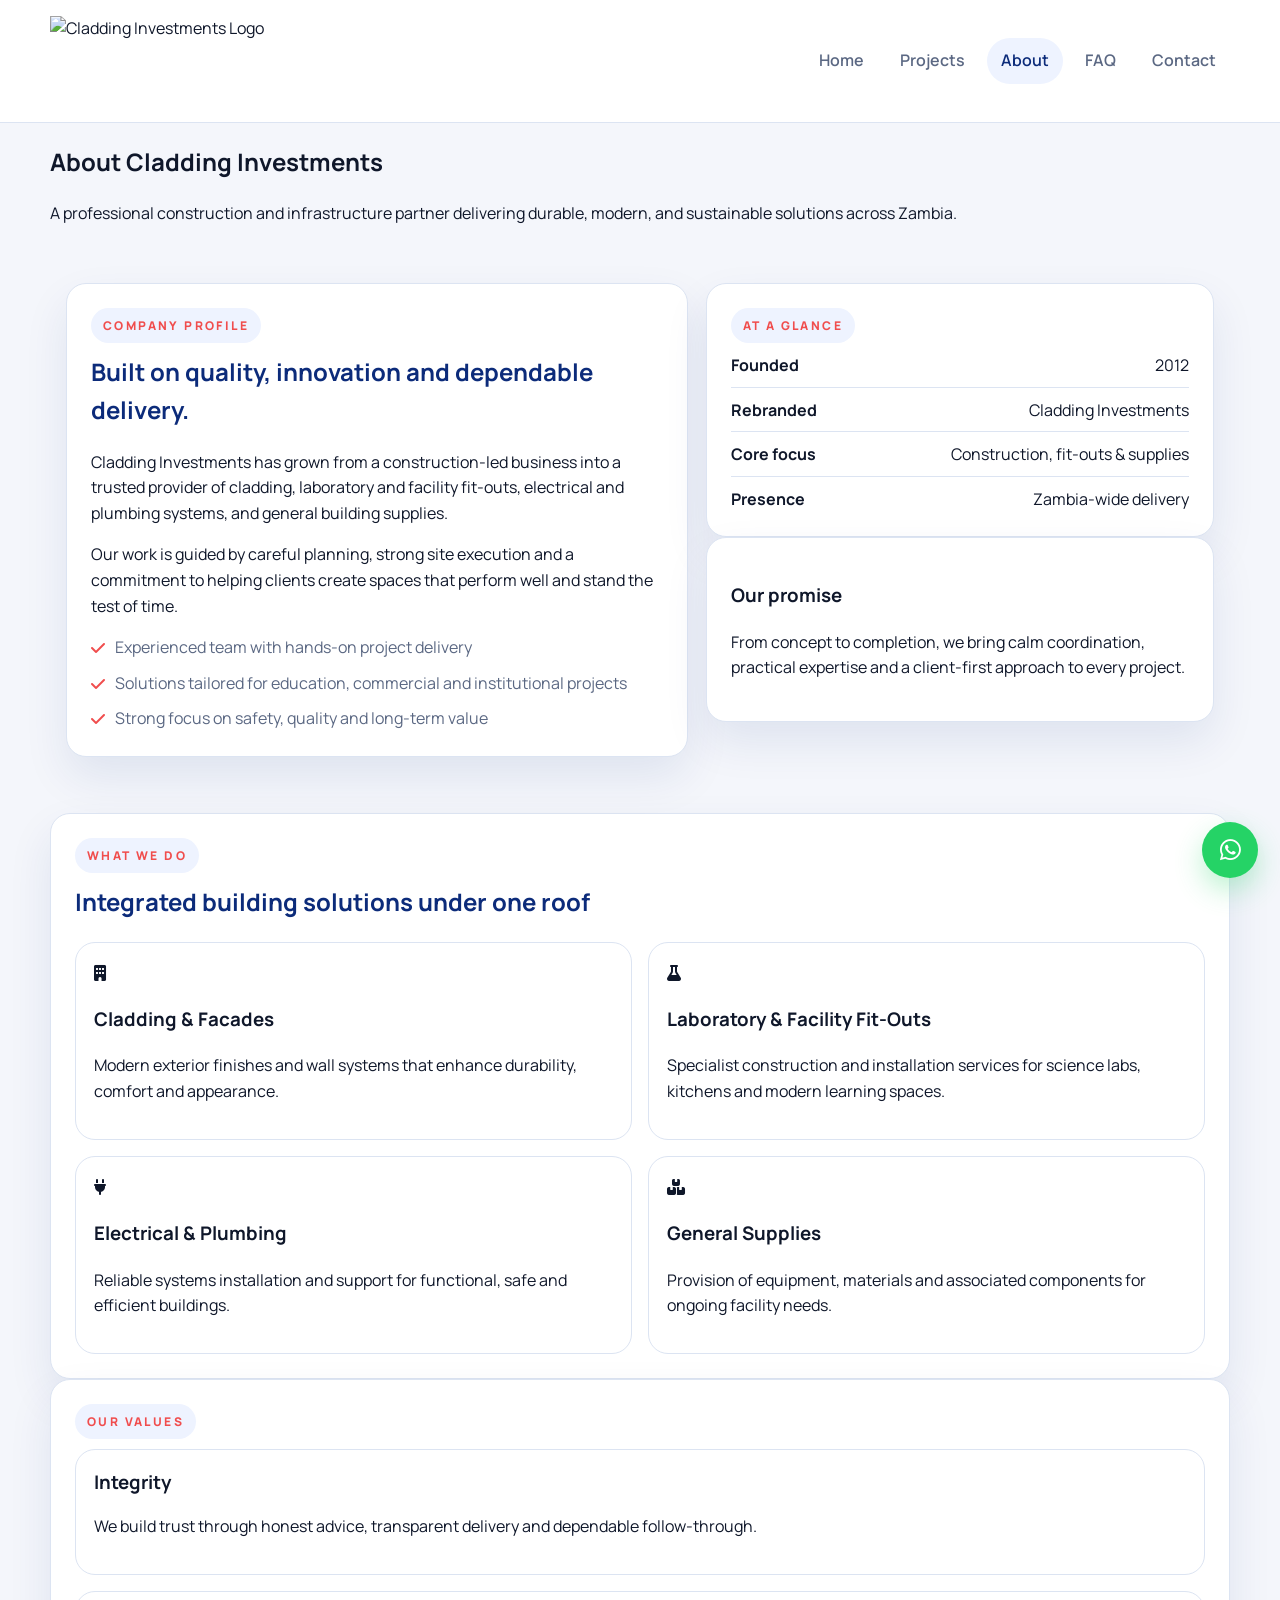
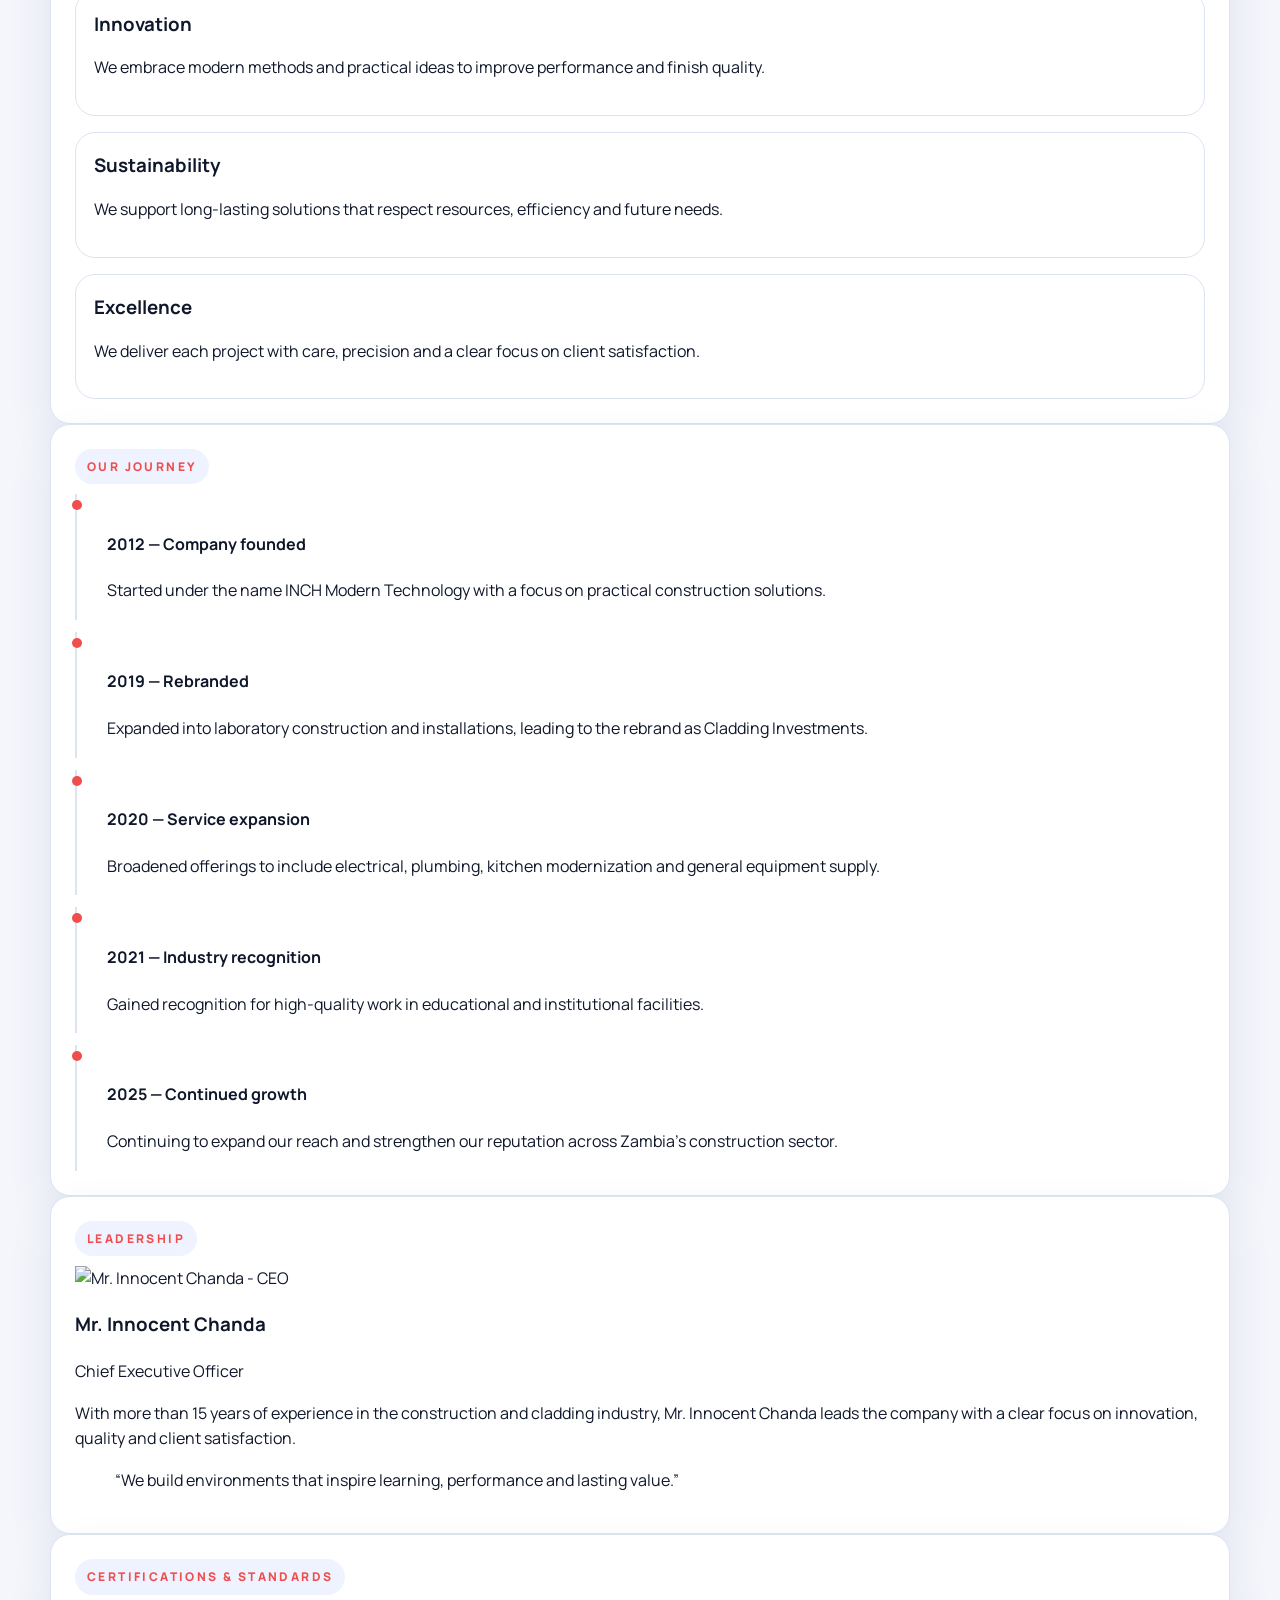
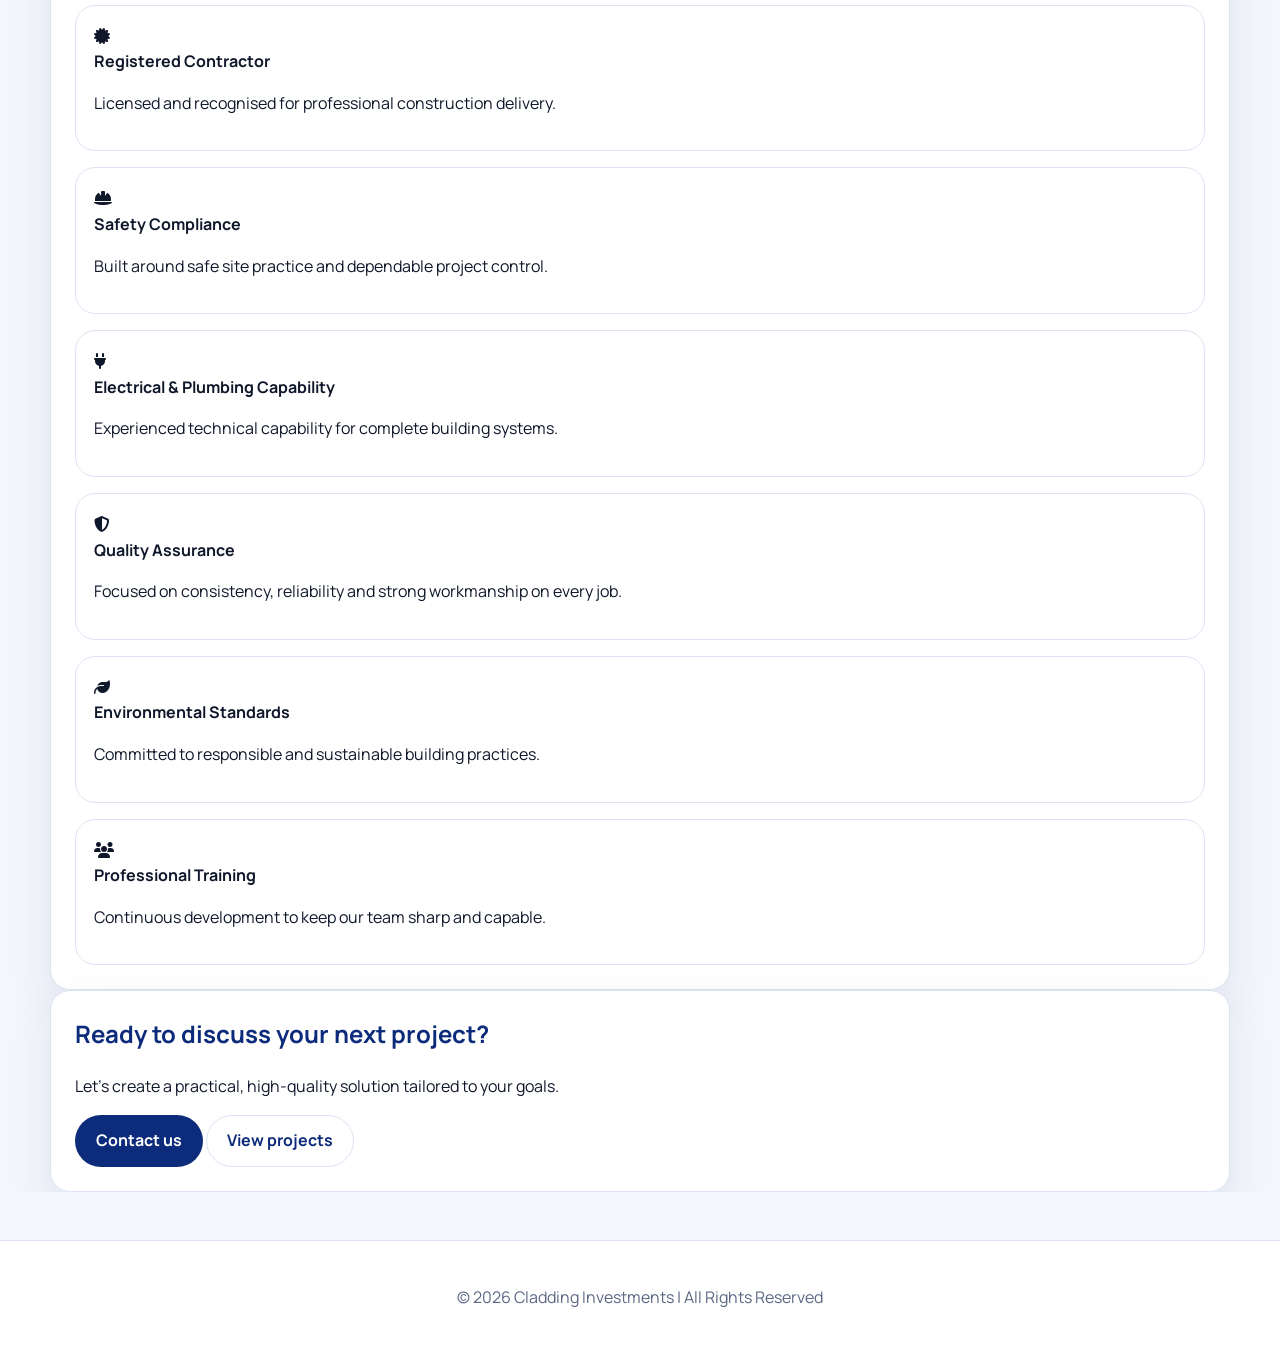
==== commit d8f9d93e: "Add files via upload" ====
--- a/about.html
+++ b/about.html
@@ -9,13 +9,13 @@
   <!-- Font Awesome -->
   <link rel="stylesheet" href="https://cdnjs.cloudflare.com/ajax/libs/font-awesome/6.5.0/css/all.min.css">
   <!-- Stylesheet -->
-  <link rel="stylesheet" href="styles.css?v=2">
+  <link rel="stylesheet" href="styles-redesign.css">
 </head>
 <body class="profile-page">
   <header class="site-header">
     <div class="container header-inner">
-      <a class="logo" href="home.html"><img src="images/logo.png" alt="Cladding Investments Logo" style="height:130px;width:auto"></a>
-      <button id="nav-toggle" class="nav-toggle" aria-controls="site-nav" aria-expanded="false" aria-label="Toggle navigation">
+      <a class="logo" href="home.html"><img src="images/logo.png" alt="Cladding Investments Logo"></a>
+      <button type="button" id="nav-toggle" class="nav-toggle" aria-controls="site-nav" aria-expanded="false" aria-label="Toggle navigation">
         <span></span><span></span><span></span>
       </button>
       <nav class="site-nav" id="site-nav" role="navigation">
@@ -31,187 +31,199 @@
   <main>
     <section class="page-hero">
       <div class="container">
-        <h1>About Us</h1>
-        <p>Building excellence through innovation and sustainability.</p>
+        <h1>About Cladding Investments</h1>
+        <p>A professional construction and infrastructure partner delivering durable, modern, and sustainable solutions across Zambia.</p>
       </div>
     </section>
 
-    <section class="container" style="margin-top:18px">
-      <div class="section-card">
-        <h2>Our Mission</h2>
-        <p>To deliver modern, durable, and sustainable cladding solutions that transform infrastructure across Zambia. We aim to combine design innovation with practical functionality for long-lasting impact.</p>
-      </div>
-      <div style="height:12px"></div>
-      <div class="section-card">
-        <h2>Our Vision</h2>
-        <p>To be the leading provider of cladding solutions in the region, recognized for quality, reliability, and eco-conscious practices that support community growth and development.</p>
-      </div>
-      <div style="height:12px"></div>
-      <div class="section-card">
-        <h2>Our Values</h2>
-        <ul style="margin-top:8px;color:var(--muted)">
-          <li>Integrity — honest and transparent in all our dealings.</li>
-          <li>Innovation — embracing modern design and technology.</li>
-          <li>Sustainability — eco-friendly practices for future generations.</li>
-          <li>Excellence — delivering projects that exceed expectations.</li>
-        </ul>
-      </div>
-      <div style="height:12px"></div>
-
-      <!-- Company Timeline -->
-      <div class="section-card">
-        <h2>Our Journey</h2>
+    <section class="about-showcase">
+      <div class="container about-shell">
+        <div class="section-card about-story">
+          <div class="section-kicker">Company Profile</div>
+          <h2>Built on quality, innovation and dependable delivery.</h2>
+          <p>Cladding Investments has grown from a construction-led business into a trusted provider of cladding, laboratory and facility fit-outs, electrical and plumbing systems, and general building supplies.</p>
+          <p>Our work is guided by careful planning, strong site execution and a commitment to helping clients create spaces that perform well and stand the test of time.</p>
+          <div class="about-highlights">
+            <div class="about-highlight"><i class="fas fa-check"></i><span>Experienced team with hands-on project delivery</span></div>
+            <div class="about-highlight"><i class="fas fa-check"></i><span>Solutions tailored for education, commercial and institutional projects</span></div>
+            <div class="about-highlight"><i class="fas fa-check"></i><span>Strong focus on safety, quality and long-term value</span></div>
+          </div>
+        </div>
+
+        <div class="about-side-stack">
+          <div class="section-card about-quickfacts">
+            <div class="section-kicker">At a glance</div>
+            <ul class="about-facts">
+              <li><strong>Founded</strong><span>2012</span></li>
+              <li><strong>Rebranded</strong><span>Cladding Investments</span></li>
+              <li><strong>Core focus</strong><span>Construction, fit-outs & supplies</span></li>
+              <li><strong>Presence</strong><span>Zambia-wide delivery</span></li>
+            </ul>
+          </div>
+
+          <div class="section-card about-statement">
+            <h3>Our promise</h3>
+            <p>From concept to completion, we bring calm coordination, practical expertise and a client-first approach to every project.</p>
+          </div>
+        </div>
+      </div>
+    </section>
+
+    <section class="container">
+      <div class="section-card">
+        <div class="section-kicker">What we do</div>
+        <h2>Integrated building solutions under one roof</h2>
+        <div class="about-service-grid">
+          <article class="about-service-card">
+            <i class="fas fa-building"></i>
+            <h3>Cladding & Facades</h3>
+            <p>Modern exterior finishes and wall systems that enhance durability, comfort and appearance.</p>
+          </article>
+          <article class="about-service-card">
+            <i class="fas fa-flask"></i>
+            <h3>Laboratory & Facility Fit-Outs</h3>
+            <p>Specialist construction and installation services for science labs, kitchens and modern learning spaces.</p>
+          </article>
+          <article class="about-service-card">
+            <i class="fas fa-plug"></i>
+            <h3>Electrical & Plumbing</h3>
+            <p>Reliable systems installation and support for functional, safe and efficient buildings.</p>
+          </article>
+          <article class="about-service-card">
+            <i class="fas fa-boxes"></i>
+            <h3>General Supplies</h3>
+            <p>Provision of equipment, materials and associated components for ongoing facility needs.</p>
+          </article>
+        </div>
+      </div>
+      <div class="section-spacer"></div>
+
+      <div class="section-card">
+        <div class="section-kicker">Our values</div>
+        <div class="about-values-grid">
+          <article class="about-value-card">
+            <h3>Integrity</h3>
+            <p>We build trust through honest advice, transparent delivery and dependable follow-through.</p>
+          </article>
+          <article class="about-value-card">
+            <h3>Innovation</h3>
+            <p>We embrace modern methods and practical ideas to improve performance and finish quality.</p>
+          </article>
+          <article class="about-value-card">
+            <h3>Sustainability</h3>
+            <p>We support long-lasting solutions that respect resources, efficiency and future needs.</p>
+          </article>
+          <article class="about-value-card">
+            <h3>Excellence</h3>
+            <p>We deliver each project with care, precision and a clear focus on client satisfaction.</p>
+          </article>
+        </div>
+      </div>
+      <div class="section-spacer"></div>
+
+      <div class="section-card">
+        <div class="section-kicker">Our journey</div>
         <div class="timeline">
           <div class="timeline-item">
             <div class="timeline-marker"></div>
             <div class="timeline-content">
-              <h4>2012 - Company Founded</h4>
-              <p>Company was operating under the name INCH Modern Technology</p>
-            </div>
-          </div>
-          <div class="timeline-item">
-            <div class="timeline-marker"></div>
-            <div class="timeline-content">
-              <h4>2019 - Rebranded</h4>
-              <p>due to expansion into science laboratory construction and installations INCH was rebranded to Cladding Investments </p>
-            </div>
-          </div>
-          <div class="timeline-item">
-            <div class="timeline-marker"></div>
-            <div class="timeline-content">
-              <h4>2020 - Service Expansion</h4>
-              <p>Expanded services to include electrical, plumbing, and kitchen modernization projects and general supplies of lab kitchen,computer,mining machines spares and equipment.</p>
-            </div>
-          </div>
-          <div class="timeline-item">
-            <div class="timeline-marker"></div>
-            <div class="timeline-content">
-              <h4>2021 - Industry Recognition</h4>
-              <p>Awarded for excellence in educational facility construction and sustainable building practices.</p>
-            </div>
-          </div>
-          <div class="timeline-item">
-            <div class="timeline-marker"></div>
-            <div class="timeline-content">
-              <h4>2025 - Future Growth</h4>
-              <p>Continuing to expand our services and impact across Zambia's construction industry.</p>
-            </div>
-          </div>
-        </div>
-      </div>
-      <div style="height:12px"></div>
-
-      <!-- Team Section -->
-      <div class="section-card">
-        <h2>Our Team</h2>
-        <p>Meet the professionals behind Cladding Investments' success.</p>
-        <div class="team-grid">
-          <div class="team-member">
-            <div class="team-image-wrapper">
-              <div class="team-placeholder">
-                <i class="fas fa-user-tie"></i>
-              </div>
-            </div>
-            <div class="team-info">
-              <h4>Mr. Innocent Chanda</h4>
-              <p class="team-role">Chief Executive Officer</p>
-              <p class="team-description">15+ years in construction leadership, driving innovation and excellence.</p>
-            </div>
-          </div>
-          <div class="team-member">
-            <div class="team-image-wrapper">
-              <div class="team-placeholder">
-                <i class="fas fa-user-cog"></i>
-              </div>
-            </div>
-            <div class="team-info">
-              <h4>Project Managers</h4>
-              <p class="team-role">Certified Construction Professionals</p>
-              <p class="team-description">Experienced project managers ensuring quality and timely delivery.</p>
-            </div>
-          </div>
-          <div class="team-member">
-            <div class="team-image-wrapper">
-              <div class="team-placeholder">
-                <i class="fas fa-users"></i>
-              </div>
-            </div>
-            <div class="team-info">
-              <h4>Skilled Technicians</h4>
-              <p class="team-role">Certified Electricians & Plumbers</p>
-              <p class="team-description">Professional technicians with expertise in electrical and plumbing systems.</p>
-            </div>
-          </div>
-        </div>
-      </div>
-      <div style="height:12px"></div>
-
-      <!-- Certifications & Licenses -->
-      <div class="section-card">
-        <h2>Certifications & Licenses</h2>
-        <p>We maintain the highest professional standards and certifications in the construction industry.</p>
-        <div class="certifications-grid">
-          <div class="certification-item">
-            <div class="cert-icon">
-              <i class="fas fa-certificate"></i>
-            </div>
-            <h4>Registered Contractor</h4>
-            <p>Licensed and registered with relevant Zambian construction authorities</p>
-          </div>
-          <div class="certification-item">
-            <div class="cert-icon">
-              <i class="fas fa-hard-hat"></i>
-            </div>
-            <h4>Safety Compliance</h4>
-            <p>OSHA-compliant safety standards and procedures</p>
-          </div>
-          <div class="certification-item">
-            <div class="cert-icon">
-              <i class="fas fa-plug"></i>
-            </div>
-            <h4>Electrical License</h4>
-            <p>Certified electrical contractors and technicians</p>
-          </div>
-          <div class="certification-item">
-            <div class="cert-icon">
-              <i class="fas fa-shield-alt"></i>
-            </div>
-            <h4>Quality Assurance</h4>
-            <p>ISO 9001 quality management standards</p>
-          </div>
-          <div class="certification-item">
-            <div class="cert-icon">
-              <i class="fas fa-leaf"></i>
-            </div>
-            <h4>Environmental Standards</h4>
-            <p>Commitment to sustainable and eco-friendly practices</p>
-          </div>
-          <div class="certification-item">
-            <div class="cert-icon">
-              <i class="fas fa-users"></i>
-            </div>
-            <h4>Professional Training</h4>
-            <p>Continuous professional development and training</p>
-          </div>
-        </div>
-      </div>
-      <div style="height:12px"></div>
-      <div class="section-card ceo-profile">
-        <div class="ceo-content">
-          <div class="ceo-image-wrapper">
-            <img src="images/ceo-innocent-chanda.jpg.jpeg" alt="Mr. Innocent Chanda - CEO" class="ceo-image">
-          </div>
-          <div class="ceo-info">
-            <h2>Meet Our CEO</h2>
+              <h4>2012 — Company founded</h4>
+              <p>Started under the name INCH Modern Technology with a focus on practical construction solutions.</p>
+            </div>
+          </div>
+          <div class="timeline-item">
+            <div class="timeline-marker"></div>
+            <div class="timeline-content">
+              <h4>2019 — Rebranded</h4>
+              <p>Expanded into laboratory construction and installations, leading to the rebrand as Cladding Investments.</p>
+            </div>
+          </div>
+          <div class="timeline-item">
+            <div class="timeline-marker"></div>
+            <div class="timeline-content">
+              <h4>2020 — Service expansion</h4>
+              <p>Broadened offerings to include electrical, plumbing, kitchen modernization and general equipment supply.</p>
+            </div>
+          </div>
+          <div class="timeline-item">
+            <div class="timeline-marker"></div>
+            <div class="timeline-content">
+              <h4>2021 — Industry recognition</h4>
+              <p>Gained recognition for high-quality work in educational and institutional facilities.</p>
+            </div>
+          </div>
+          <div class="timeline-item">
+            <div class="timeline-marker"></div>
+            <div class="timeline-content">
+              <h4>2025 — Continued growth</h4>
+              <p>Continuing to expand our reach and strengthen our reputation across Zambia’s construction sector.</p>
+            </div>
+          </div>
+        </div>
+      </div>
+      <div class="section-spacer"></div>
+
+      <div class="section-card">
+        <div class="section-kicker">Leadership</div>
+        <div class="about-leadership-grid">
+          <div class="about-leadership-card">
+            <div class="ceo-image-wrapper">
+              <img src="images/ceo-innocent-chanda.jpg.jpeg" alt="Mr. Innocent Chanda - CEO" class="ceo-image">
+            </div>
+          </div>
+          <div class="about-leadership-card">
             <h3>Mr. Innocent Chanda</h3>
             <p class="ceo-title">Chief Executive Officer</p>
-            <p>With over 15 years of experience in the construction and cladding industry, Mr. Innocent Chanda leads Cladding Investments with a vision for innovation and excellence. His expertise in modern construction techniques and commitment to sustainable development has positioned the company as a leader in transforming educational and commercial infrastructure across Zambia.</p>
-            <p>Under his leadership, Cladding Investments has successfully completed numerous projects, including state-of-the-art science laboratories, computer labs, and modernized kitchen facilities. His dedication to quality craftsmanship and client satisfaction continues to drive the company's growth and reputation.</p>
-            <div class="ceo-quote">
-              <blockquote>"Building the future, one project at a time. We don't just construct buildings; we create environments that inspire learning and innovation."</blockquote>
-              <cite>— Mr. Innocent Chanda</cite>
-            </div>
-          </div>
+            <p>With more than 15 years of experience in the construction and cladding industry, Mr. Innocent Chanda leads the company with a clear focus on innovation, quality and client satisfaction.</p>
+            <blockquote>“We build environments that inspire learning, performance and lasting value.”</blockquote>
+          </div>
+        </div>
+      </div>
+      <div class="section-spacer"></div>
+
+      <div class="section-card">
+        <div class="section-kicker">Certifications & standards</div>
+        <div class="certifications-grid">
+          <div class="certification-item">
+            <div class="cert-icon"><i class="fas fa-certificate"></i></div>
+            <h4>Registered Contractor</h4>
+            <p>Licensed and recognised for professional construction delivery.</p>
+          </div>
+          <div class="certification-item">
+            <div class="cert-icon"><i class="fas fa-hard-hat"></i></div>
+            <h4>Safety Compliance</h4>
+            <p>Built around safe site practice and dependable project control.</p>
+          </div>
+          <div class="certification-item">
+            <div class="cert-icon"><i class="fas fa-plug"></i></div>
+            <h4>Electrical & Plumbing Capability</h4>
+            <p>Experienced technical capability for complete building systems.</p>
+          </div>
+          <div class="certification-item">
+            <div class="cert-icon"><i class="fas fa-shield-alt"></i></div>
+            <h4>Quality Assurance</h4>
+            <p>Focused on consistency, reliability and strong workmanship on every job.</p>
+          </div>
+          <div class="certification-item">
+            <div class="cert-icon"><i class="fas fa-leaf"></i></div>
+            <h4>Environmental Standards</h4>
+            <p>Committed to responsible and sustainable building practices.</p>
+          </div>
+          <div class="certification-item">
+            <div class="cert-icon"><i class="fas fa-users"></i></div>
+            <h4>Professional Training</h4>
+            <p>Continuous development to keep our team sharp and capable.</p>
+          </div>
+        </div>
+      </div>
+
+      <div class="section-spacer"></div>
+      <div class="section-card cta-card about-cta">
+        <h2>Ready to discuss your next project?</h2>
+        <p>Let’s create a practical, high-quality solution tailored to your goals.</p>
+        <div class="cta-actions">
+          <a href="contact.html" class="btn primary">Contact us</a>
+          <a href="projects.html" class="btn secondary">View projects</a>
         </div>
       </div>
     </section>
--- a/styles-redesign.css
+++ b/styles-redesign.css
@@ -0,0 +1,981 @@
+@import url('https://fonts.googleapis.com/css2?family=Manrope:wght@400;500;600;700;800&display=swap');
+
+:root {
+  --bg: #f4f6fb;
+  --surface: #ffffff;
+  --surface-alt: #eef3ff;
+  --text: #0f172a;
+  --muted: #5b6883;
+  --primary: #0c2b7a;
+  --accent: #f04d4d;
+  --border: #dce4f2;
+  --shadow: 0 20px 45px rgba(12, 43, 122, 0.09);
+  --radius: 20px;
+  --container: 1180px;
+}
+
+* { box-sizing: border-box; }
+html { scroll-behavior: auto; }
+body {
+  margin: 0;
+  font-family: "Manrope", "Inter", "Segoe UI", Arial, sans-serif;
+  line-height: 1.6;
+  color: var(--text);
+  background: var(--bg);
+  -webkit-font-smoothing: antialiased;
+}
+img { max-width: 100%; display: block; }
+a { color: inherit; text-decoration: none; }
+button, input, select, textarea { font: inherit; }
+h1, h2, h3, h4, .hero-intro, .hero-panel-label, .work-hero-label, .btn {
+  font-family: "Manrope", "Inter", "Segoe UI", Arial, sans-serif;
+}
+.container { width: min(var(--container), calc(100% - 32px)); margin: 0 auto; }
+main { overflow-x: hidden; }
+
+.project-card, .gallery-item-wrapper, .feature, .section-card, .service-panel, .about-preview, .contact-preview {
+  transform: none !important;
+  transition: none !important;
+  will-change: auto;
+}
+
+.site-header {
+  position: sticky;
+  top: 0;
+  z-index: 1200;
+  background: rgba(255,255,255,0.95);
+  backdrop-filter: blur(8px);
+  border-bottom: 1px solid var(--border);
+}
+.header-inner {
+  display: flex;
+  align-items: center;
+  justify-content: space-between;
+  gap: 20px;
+  padding: 16px 0;
+}
+.logo img { height: 90px; width: auto; }
+.site-nav { display: flex; align-items: center; gap: 8px; }
+.site-nav a {
+  padding: 10px 14px;
+  border-radius: 999px;
+  color: var(--muted);
+  font-weight: 600;
+  transition: background-color 0.2s ease, color 0.2s ease;
+}
+.site-nav a:hover,
+.site-nav a.active {
+  background: var(--surface-alt);
+  color: var(--primary);
+}
+.nav-toggle { display: none; }
+
+.btn {
+  display: inline-flex;
+  align-items: center;
+  justify-content: center;
+  gap: 8px;
+  padding: 12px 20px;
+  border-radius: 999px;
+  border: 1px solid transparent;
+  background: var(--primary);
+  color: #fff;
+  font-weight: 700;
+  box-shadow: none;
+}
+.btn.secondary {
+  background: #fff;
+  color: var(--primary);
+  border-color: var(--border);
+}
+.btn:hover { opacity: 0.95; }
+
+.profile-hero {
+  padding: 80px 0 72px;
+  min-height: calc(100vh - 84px);
+  background: linear-gradient(135deg, #040813 0%, #0b1630 38%, #123a8f 100%);
+  color: #fff;
+  position: relative;
+  overflow: hidden;
+}
+.profile-hero::before {
+  content: "";
+  position: absolute;
+  inset: 0;
+  background: radial-gradient(circle at top left, rgba(255,255,255,0.08), transparent 28%), radial-gradient(circle at bottom right, rgba(255,255,255,0.06), transparent 22%);
+  pointer-events: none;
+}
+.hero-content {
+  position: relative;
+  display: grid;
+  grid-template-columns: minmax(0, 1.2fr) minmax(280px, 0.8fr);
+  gap: 32px;
+  align-items: start;
+}
+.hero-copy {
+  max-width: 700px;
+  display: flex;
+  flex-direction: column;
+  align-items: flex-start;
+}
+.hero-intro {
+  display: inline-block;
+  margin-bottom: 18px;
+  color: #fff;
+  font-weight: 800;
+  letter-spacing: 0.26em;
+  text-transform: uppercase;
+  font-size: 0.82rem;
+  opacity: 0.8;
+}
+.profile-hero h1 {
+  margin: 0 0 18px;
+  font-size: clamp(3rem, 5vw, 4.6rem);
+  line-height: 0.95;
+  letter-spacing: -0.04em;
+  color: #fff;
+}
+.profile-hero p {
+  margin: 0;
+  max-width: 680px;
+  font-size: 1.08rem;
+  color: rgba(255,255,255,0.75);
+}
+.hero-actions {
+  display: flex;
+  flex-wrap: wrap;
+  gap: 14px;
+  margin-top: 28px;
+  margin-bottom: 8px;
+}
+.hero-actions .btn.primary { background: #fff; color: #111; }
+.hero-actions .btn.secondary { background: rgba(255,255,255,0.07); color: #fff; border-color: rgba(255,255,255,0.12); }
+.hero-highlights-label {
+  margin: 20px 0 10px;
+  color: rgba(255,255,255,0.72);
+  font-size: 0.8rem;
+  font-weight: 700;
+  letter-spacing: 0.22em;
+  text-transform: uppercase;
+}
+.hero-badges {
+  display: flex;
+  flex-wrap: wrap;
+  gap: 10px 12px;
+  list-style: none;
+  padding: 0;
+  margin: 0;
+}
+.hero-badges li {
+  padding: 8px 12px;
+  border-radius: 999px;
+  background: rgba(255,255,255,0.05);
+  border: 1px solid rgba(255,255,255,0.12);
+  color: rgba(255,255,255,0.86);
+  font-size: 0.92rem;
+  line-height: 1.4;
+}
+.hero-panel {
+  position: relative;
+}
+.hero-panel-card {
+  position: relative;
+  overflow: hidden;
+  padding: 28px;
+  border-radius: 32px;
+  background: rgba(8, 18, 42, 0.8);
+  border: 1px solid rgba(255,255,255,0.14);
+  box-shadow: 0 40px 80px rgba(4, 9, 24, 0.32);
+}
+
+@media (max-width: 1080px) {
+  .hero-content {
+    grid-template-columns: 1fr;
+    gap: 24px;
+  }
+  .hero-panel-card { padding: 24px; }
+}
+
+@media (max-width: 760px) {
+  .profile-hero { padding: 56px 0 46px; min-height: auto; }
+  .hero-actions { margin-top: 22px; }
+  .hero-highlights-label { margin-top: 18px; }
+  .hero-badges { width: 100%; }
+}
+.hero-panel-label {
+  display: inline-flex;
+  margin-bottom: 18px;
+  padding: 10px 16px;
+  border-radius: 999px;
+  background: rgba(255,255,255,0.08);
+  color: rgba(255,255,255,0.85);
+  font-size: 0.8rem;
+  letter-spacing: 0.2em;
+  text-transform: uppercase;
+}
+.hero-panel-card h2 {
+  margin: 0 0 18px;
+  font-size: 1.8rem;
+  line-height: 1.3;
+  color: #fff;
+}
+.hero-panel-card p {
+  margin: 0 0 24px;
+  color: rgba(255,255,255,0.7);
+}
+.hero-panel-stats {
+  display: grid;
+  gap: 16px;
+}
+.hero-panel-stats > div {
+  display: grid;
+  gap: 4px;
+  padding: 18px 20px;
+  border-radius: 22px;
+  background: rgba(255,255,255,0.05);
+  border: 1px solid rgba(255,255,255,0.08);
+}
+.hero-panel-stats strong {
+  color: #fff;
+  font-size: 1.35rem;
+}
+.hero-panel-stats span {
+  color: rgba(255,255,255,0.7);
+  font-size: 0.95rem;
+}
+.blink-home .site-header {
+  background: rgba(2, 7, 21, 0.84);
+  border-bottom-color: rgba(255,255,255,0.08);
+}
+.blink-home .site-nav a {
+  color: rgba(255,255,255,0.82);
+}
+.blink-home .site-nav a:hover,
+.blink-home .site-nav a.active {
+  background: rgba(255,255,255,0.12);
+  color: #fff;
+}
+.blink-home .logo img { height: 90px; }
+.blink-home .btn {
+  border-color: transparent;
+}
+.blink-home .btn.secondary {
+  background: rgba(255,255,255,0.08);
+  color: #fff;
+  border-color: rgba(255,255,255,0.12);
+}
+.blink-home footer {
+  background: #050505;
+  color: rgba(255,255,255,0.68);
+}
+
+@media (max-width: 1080px) {
+  .hero-content { grid-template-columns: 1fr; }
+  .hero-panel-card { padding: 28px; }
+}
+
+@media (max-width: 760px) {
+  .profile-hero { padding: 56px 0 46px; min-height: auto; }
+  .hero-content { gap: 24px; }
+  .hero-badges { grid-template-columns: 1fr; }
+  .hero-panel-card { padding: 24px; }
+  .service-panel,
+  .service-panel-feature,
+  .service-panel-split {
+    grid-template-columns: 1fr;
+  }
+  .service-panel > img,
+  .service-panel > .slideshow-container {
+    min-height: 220px;
+  }
+  .service-panel > div {
+    padding: 22px;
+  }
+  .service-panel h3 { font-size: 1.08rem; }
+}
+
+.profile-overview,
+.profile-values,
+.core-services,
+.why-choose-us,
+.contact-us,
+.about-showcase,
+.faq-section,
+.cta-section {
+  margin: 56px auto;
+  width: min(var(--container), calc(100% - 32px));
+}
+.profile-overview {
+  display: grid;
+  grid-template-columns: 0.95fr 1.05fr;
+  gap: 24px;
+}
+.overview-brand,
+.overview-copy .section-card,
+.value-card,
+.service-panel,
+.why-header,
+.why-copy,
+.contact-banner,
+.contact-info-list,
+.section-card,
+.faq-category,
+.cta-card {
+  background: var(--surface);
+  border: 1px solid var(--border);
+  box-shadow: var(--shadow);
+  border-radius: var(--radius);
+}
+.overview-brand {
+  padding: 28px;
+  background: linear-gradient(135deg, var(--primary) 0%, #1748aa 100%);
+  color: #fff;
+}
+.overview-brand h2 { margin: 0 0 10px; color: #fff; }
+.overview-brand p { color: rgba(255,255,255,0.9); margin: 0; }
+.overview-badge {
+  display: inline-block;
+  margin-bottom: 12px;
+  padding: 7px 10px;
+  border-radius: 999px;
+  background: rgba(255,255,255,0.14);
+  font-size: 0.78rem;
+  letter-spacing: 0.16em;
+  text-transform: uppercase;
+}
+.overview-copy .section-card { padding: 28px; }
+.overview-copy .section-card h2 { margin-top: 0; color: var(--primary); }
+
+.stats-grid {
+  display: grid;
+  grid-template-columns: repeat(3, minmax(0, 1fr));
+  gap: 18px;
+}
+.stat-card {
+  padding: 24px;
+  border-radius: var(--radius);
+  background: var(--surface);
+  border: 1px solid var(--border);
+  box-shadow: var(--shadow);
+}
+.stat-card h3 { margin: 0 0 8px; font-size: 1.1rem; color: var(--primary); }
+.stat-card p { margin: 0; color: var(--muted); }
+
+.profile-values {
+  margin: 72px auto 56px;
+}
+.values-grid {
+  display: grid;
+  grid-template-columns: repeat(2, minmax(0, 1fr));
+  gap: 20px;
+}
+.value-card {
+  padding: 24px;
+  border-radius: 24px;
+  border: 1px solid rgba(12, 43, 122, 0.12);
+  box-shadow: 0 20px 45px rgba(14, 31, 73, 0.08);
+  display: flex;
+  flex-direction: column;
+  gap: 12px;
+  min-height: 220px;
+}
+.value-card-vision {
+  background: linear-gradient(135deg, #f8fbff 0%, #edf4ff 100%);
+}
+.value-card-mission {
+  background: linear-gradient(135deg, #f7faff 0%, #e8f0ff 100%);
+}
+.value-card-objectives {
+  background: linear-gradient(135deg, #f5f9ff 0%, #eaf2ff 100%);
+}
+.value-card-positioning {
+  background: linear-gradient(135deg, #f7fbff 0%, #eef6ff 100%);
+}
+.value-icon {
+  display: inline-flex;
+  align-items: center;
+  justify-content: center;
+  width: 48px;
+  height: 48px;
+  border-radius: 14px;
+  color: #fff;
+  font-size: 1.12rem;
+  box-shadow: 0 12px 24px rgba(12, 43, 122, 0.18);
+  background: linear-gradient(135deg, var(--primary) 0%, #1748aa 100%);
+}
+.value-card-vision .value-icon { background: linear-gradient(135deg, #0b1630 0%, #123a8f 100%); }
+.value-card-mission .value-icon { background: linear-gradient(135deg, #133b95 0%, #2a6df0 100%); }
+.value-card-objectives .value-icon { background: linear-gradient(135deg, #2151bc 0%, #4f86ff 100%); }
+.value-card-positioning .value-icon { background: linear-gradient(135deg, #0d2f6d 0%, #1f59c9 100%); }
+.value-card h3 {
+  margin: 0;
+  font-size: 1.12rem;
+  color: var(--primary);
+}
+.value-card p,
+.value-card li {
+  margin: 0;
+  color: var(--muted);
+  line-height: 1.7;
+}
+.positioning-list {
+  list-style: none;
+  padding: 0;
+  margin: 0;
+  display: grid;
+  gap: 8px;
+}
+.positioning-list li {
+  position: relative;
+  padding-left: 16px;
+}
+.positioning-list li::before {
+  content: "•";
+  position: absolute;
+  left: 0;
+  color: var(--primary);
+  font-weight: 700;
+}
+
+@media (max-width: 760px) {
+  .values-grid {
+    grid-template-columns: 1fr;
+  }
+}
+
+.core-services .section-header { margin-bottom: 28px; text-align: left; }
+.core-services .section-header-wide {
+  max-width: 860px;
+  padding: 0 4px;
+}
+.section-kicker {
+  display: inline-block;
+  margin-bottom: 12px;
+  padding: 8px 12px;
+  border-radius: 999px;
+  background: var(--surface-alt);
+  color: var(--primary);
+  text-transform: uppercase;
+  letter-spacing: 0.18em;
+  font-size: 0.76rem;
+  font-weight: 800;
+}
+.core-services .section-header h2 { margin: 0 0 10px; font-size: clamp(1.9rem, 3vw, 2.6rem); line-height: 1.1; color: var(--text); }
+.core-services .section-header p { margin: 0; color: var(--muted); font-size: 1.02rem; max-width: 760px; }
+.service-panels { display: grid; gap: 20px; }
+.service-panel {
+  display: grid;
+  grid-template-columns: 1.05fr 0.95fr;
+  align-items: stretch;
+  overflow: hidden;
+  background: var(--surface);
+  border-radius: 28px;
+  border: 1px solid rgba(15, 23, 42, 0.06);
+  box-shadow: 0 20px 45px rgba(15, 23, 42, 0.08), inset 0 1px 0 rgba(255,255,255,0.65);
+  transform: perspective(1000px) rotateX(0deg);
+  transition: transform 0.3s ease, box-shadow 0.3s ease;
+}
+.service-panel:hover {
+  transform: perspective(1000px) translateY(-6px) rotateX(1.2deg);
+  box-shadow: 0 30px 65px rgba(12, 43, 122, 0.14), inset 0 1px 0 rgba(255,255,255,0.8);
+}
+.service-panel > img,
+.service-panel > .slideshow-container {
+  min-height: 280px;
+}
+.service-panel > div { padding: 28px; display: flex; flex-direction: column; justify-content: center; }
+.service-panel h3 { margin: 0 0 10px; font-size: 1.24rem; color: var(--text); line-height: 1.35; }
+.service-panel p { margin: 0; color: var(--muted); }
+.service-tag {
+  display: inline-block;
+  margin-bottom: 10px;
+  font-size: 0.8rem;
+  font-weight: 800;
+  letter-spacing: 0.18em;
+  text-transform: uppercase;
+  color: var(--primary);
+}
+.service-image {
+  width: 100%;
+  height: 100%;
+  min-height: 280px;
+  object-fit: cover;
+  display: block;
+  transform: scale(1.01);
+  transition: transform 0.35s ease;
+}
+.service-panel:hover .service-image {
+  transform: scale(1.04);
+}
+.slideshow-container {
+  position: relative;
+  overflow: hidden;
+  min-height: 280px;
+  background: #e9eef6;
+}
+.slideshow-container::after {
+  content: "";
+  position: absolute;
+  inset: 0;
+  background: linear-gradient(135deg, rgba(255,255,255,0.16), transparent 45%);
+  pointer-events: none;
+}
+.slideshow-image,
+.slideshow-image-3 {
+  position: absolute;
+  inset: 0;
+  opacity: 0;
+  animation: serviceFade 20s infinite;
+}
+.slideshow-image:nth-child(2) { animation-delay: 6.6s; }
+.slideshow-image:nth-child(3) { animation-delay: 13.2s; }
+.slideshow-image-3:nth-child(2) { animation-delay: 6.6s; }
+.slideshow-image-3:nth-child(3) { animation-delay: 13.2s; }
+.slideshow-image:first-child,
+.slideshow-image-3:first-child {
+  opacity: 1;
+}
+@keyframes serviceFade {
+  0%, 100% { opacity: 0; }
+  5%, 30% { opacity: 1; }
+  35%, 95% { opacity: 0; }
+}
+.red-panel { background: linear-gradient(135deg, #fff7f7 0%, #fdecec 100%); }
+.blue-panel { background: linear-gradient(135deg, #f6f9ff 0%, #edf4ff 100%); }
+.slideshow-panel { background: linear-gradient(135deg, #f8fafc 0%, #f1f5f9 100%); }
+.service-panel-feature { grid-template-columns: 1.2fr 0.8fr; }
+.service-panel-split { grid-template-columns: 0.95fr 1.05fr; }
+.service-panels .service-panel:nth-child(2n) {
+  position: relative;
+  z-index: 1;
+}
+.service-panels .service-panel:nth-child(2n)::before {
+  content: "";
+  position: absolute;
+  inset: 10px -8px -8px 10px;
+  border-radius: 28px;
+  background: rgba(12, 43, 122, 0.08);
+  z-index: -1;
+  filter: blur(10px);
+}
+
+.why-header { padding: 24px 28px; background: var(--primary); color: #fff; }
+.why-header h2 { margin: 0; color: #fff; font-size: 1.7rem; }
+.why-copy { padding: 24px 28px; }
+.why-copy p { margin: 0 0 14px; color: var(--muted); }
+.why-copy strong { color: var(--text); }
+
+.contact-banner { padding: 24px 28px; background: linear-gradient(135deg, var(--primary) 0%, #1748aa 100%); color: #fff; border-radius: 24px; }
+.contact-banner h2 { margin: 0; color: #fff; font-size: 1.7rem; }
+.contact-details-grid { display: grid; grid-template-columns: 1.15fr 0.85fr; gap: 18px; margin-top: 18px; }
+.contact-info-list { padding: 24px; display: grid; gap: 14px; background: linear-gradient(135deg, #f8fbff 0%, #edf4ff 100%); border: 1px solid rgba(12, 43, 122, 0.1); border-radius: 24px; }
+.contact-item { display: flex; gap: 12px; align-items: flex-start; padding: 14px 16px; border-radius: 18px; background: #fff; border: 1px solid rgba(12, 43, 122, 0.08); box-shadow: 0 10px 24px rgba(12, 43, 122, 0.04); }
+.contact-marker {
+  width: 42px;
+  height: 42px;
+  border-radius: 50%;
+  flex-shrink: 0;
+  display: inline-flex;
+  align-items: center;
+  justify-content: center;
+  color: #fff;
+  background: linear-gradient(135deg, var(--primary) 0%, #1748aa 100%);
+  font-weight: 700;
+}
+.contact-info-text h3 { margin: 0 0 4px; font-size: 1rem; color: var(--text); }
+.contact-info-text p { margin: 0; color: var(--muted); }
+.contact-graphic {
+  padding: 24px;
+  display: flex;
+  align-items: center;
+  justify-content: center;
+  background: linear-gradient(135deg, #f8fbff 0%, #f2f6ff 100%);
+  border: 1px solid rgba(12, 43, 122, 0.1);
+  border-radius: 24px;
+}
+.contact-cta-card {
+  width: 100%;
+  min-height: 220px;
+  border-radius: 24px;
+  display: flex;
+  flex-direction: column;
+  align-items: flex-start;
+  justify-content: center;
+  gap: 10px;
+  padding: 24px;
+  background: linear-gradient(135deg, var(--primary) 0%, #1748aa 100%);
+  color: #fff;
+  box-shadow: 0 20px 45px rgba(12, 43, 122, 0.16);
+}
+.contact-cta-icon {
+  display: inline-flex;
+  align-items: center;
+  justify-content: center;
+  width: 48px;
+  height: 48px;
+  border-radius: 14px;
+  background: rgba(255,255,255,0.16);
+  font-size: 1.14rem;
+}
+.contact-cta-card h3 { margin: 0; font-size: 1.2rem; }
+.contact-cta-card p { margin: 0; color: rgba(255,255,255,0.88); }
+.contact-cta-card .btn.secondary { background: #fff; color: var(--primary); border-color: transparent; }
+
+.section-card,
+.faq-category,
+.cta-card {
+  padding: 24px;
+}
+.section-card h2,
+.faq-category h2,
+.cta-card h2 { margin-top: 0; color: var(--primary); }
+.section-kicker {
+  display: inline-block;
+  margin-bottom: 10px;
+  font-size: 0.75rem;
+  font-weight: 800;
+  letter-spacing: 0.2em;
+  text-transform: uppercase;
+  color: var(--accent);
+}
+.about-shell { display: grid; grid-template-columns: 1.1fr 0.9fr; gap: 18px; }
+.about-highlights { display: grid; gap: 10px; margin-top: 16px; }
+.about-highlight { display: flex; gap: 10px; align-items: center; color: var(--muted); }
+.about-highlight i { color: var(--accent); }
+.about-facts { list-style: none; padding: 0; margin: 0; display: grid; gap: 10px; }
+.about-facts li { display: flex; justify-content: space-between; gap: 16px; padding-bottom: 8px; border-bottom: 1px solid var(--border); }
+.about-facts li:last-child { border-bottom: none; padding-bottom: 0; }
+.about-service-grid,
+.about-values-grid,
+.certifications-grid { display: grid; gap: 16px; }
+.about-service-grid { grid-template-columns: repeat(2, minmax(0, 1fr)); }
+.about-service-card,
+.about-value-card,
+.certification-item { padding: 18px; border: 1px solid var(--border); border-radius: var(--radius); background: #fff; }
+.about-value-card h3,
+.certification-item h4 { margin: 0 0 8px; color: var(--text); }
+.timeline { display: grid; gap: 12px; padding-left: 0; }
+.timeline-item { padding-left: 18px; border-left: 2px solid var(--border); }
+.timeline-marker { width: 10px; height: 10px; border-radius: 50%; background: var(--accent); margin-left: -23px; margin-top: 6px; }
+.timeline-content { padding: 0 0 0 12px; }
+
+.form-row { display: grid; grid-template-columns: 1fr 1fr; gap: 14px; }
+.form-group { display: flex; flex-direction: column; gap: 8px; margin-bottom: 14px; }
+.form-group label { font-weight: 600; color: var(--text); }
+.form-group input,
+.form-group select,
+.form-group textarea {
+  border: 1px solid var(--border);
+  border-radius: 12px;
+  padding: 12px 14px;
+  background: #fff;
+  color: var(--text);
+}
+.form-group textarea { min-height: 120px; resize: vertical; }
+.checkbox-label { display: flex; align-items: flex-start; gap: 10px; color: var(--muted); }
+.checkbox-label input { margin-top: 2px; }
+.form-actions { display: flex; flex-wrap: wrap; gap: 12px; align-items: center; margin-top: 14px; }
+.form-note { margin: 0; color: var(--muted); font-size: 0.9rem; }
+.form-success { margin-top: 12px; padding: 12px 14px; border-radius: 12px; background: #ecfdf3; color: #166534; }
+
+.accordion-item { border-bottom: 1px solid var(--border); }
+.accordion-item:last-child { border-bottom: none; }
+.accordion-header {
+  width: 100%;
+  border: none;
+  background: none;
+  padding: 14px 0;
+  text-align: left;
+  font-weight: 700;
+  color: var(--text);
+  display: flex;
+  align-items: center;
+  justify-content: space-between;
+  gap: 12px;
+  cursor: pointer;
+}
+.accordion-content {
+  max-height: 0;
+  overflow: hidden;
+  opacity: 0;
+  transition: max-height 0.28s ease, padding-bottom 0.28s ease, opacity 0.25s ease;
+  padding-bottom: 0;
+}
+.accordion-content p {
+  margin: 0 0 14px;
+  color: var(--muted);
+}
+.accordion-item.active .accordion-header { color: var(--primary); }
+.accordion-item.active .accordion-content {
+  opacity: 1;
+  padding-bottom: 4px;
+}
+.accordion-header i { transition: transform 0.2s ease; }
+.accordion-item.active .accordion-header i { transform: rotate(180deg); }
+
+.project-card {
+  background: var(--surface);
+  border: 1px solid var(--border);
+  border-radius: var(--radius);
+  overflow: hidden;
+  box-shadow: var(--shadow);
+  transition: none;
+}
+.project-image-wrapper { position: relative; }
+.project-card img { width: 100%; height: 240px; object-fit: cover; }
+.card-body { padding: 18px; }
+.project-header { display: flex; justify-content: space-between; gap: 12px; margin-bottom: 10px; align-items: start; }
+.project-header h3 { margin: 0; font-size: 1.06rem; color: var(--text); }
+.project-category { display: inline-block; margin-top: 4px; font-size: 0.78rem; color: var(--accent); font-weight: 700; text-transform: uppercase; letter-spacing: 0.14em; }
+.project-stats { display: flex; flex-wrap: wrap; gap: 8px; }
+.stat { padding: 6px 10px; border-radius: 999px; background: var(--surface-alt); color: var(--muted); font-size: 0.82rem; }
+.thumbs { display: flex; flex-wrap: wrap; gap: 8px; margin: 12px 0; }
+.thumbs a { flex: 0 0 72px; }
+.thumbs img { width: 72px; height: 54px; object-fit: cover; border-radius: 10px; border: 1px solid var(--border); }
+.card-actions { display: flex; gap: 10px; flex-wrap: wrap; margin-top: 12px; }
+.card-actions .btn { flex: 1; min-width: 120px; }
+.brochure-layout { display: grid; grid-template-columns: 1.3fr 0.9fr; gap: 24px; align-items: start; margin-top: 32px; }
+.brochure-side { display: grid; gap: 24px; }
+.brochure-feature { grid-row: span 2; }
+.project-card { position: relative; overflow: hidden; border-radius: 28px; border: none; box-shadow: 0 35px 70px rgba(0,0,0,0.14); }
+.project-image-wrapper { position: relative; overflow: hidden; }
+.project-main { min-height: 500px; object-fit: cover; width: 100%; }
+.project-overlay {
+  position: absolute;
+  inset: 0;
+  display: flex;
+  align-items: flex-end;
+  padding: 24px;
+  background: linear-gradient(180deg, transparent 38%, rgba(0,0,0,0.72) 100%);
+}
+.overlay-content h3 { margin: 0 0 8px; color: #fff; font-size: 1.4rem; }
+.overlay-content p { margin: 0; color: rgba(255,255,255,0.85); }
+.brochure-body { padding: 28px 30px 30px; background: #fff; }
+.card-body { padding: 28px 30px 30px; }
+.project-header { margin-bottom: 18px; }
+.project-header h3 { margin: 0; font-size: 1.25rem; color: #111; }
+.project-category { background: #f2f5ff; color: #0b3d91; padding: 6px 10px; border-radius: 999px; font-size: 0.78rem; }
+.project-stats { display: flex; flex-wrap: wrap; gap: 10px; margin-top: 12px; }
+.project-stats .stat { display: inline-flex; align-items: center; gap: 8px; padding: 10px 14px; border-radius: 999px; background: #f7f9ff; color: #0b3d91; font-size: 0.9rem; }
+.brochure-thumbs { margin: 18px 0 0; }
+.brochure-thumbs a { flex: 0 0 72px; border-radius: 16px; overflow: hidden; border: 1px solid var(--border); }
+.brochure-thumbs img { width: 100%; height: 70px; object-fit: cover; display: block; }
+.brochure-thumbs img.active { border: 2px solid var(--primary); }
+.brochure-side-card { background: #fff; }
+.lightbox-content { position: relative; width: min(960px, 95vw); max-width: 960px; margin: 0 auto; padding: 32px; background: rgba(255,255,255,0.95); border-radius: 26px; }
+.lightbox-media { width: 100%; height: auto; border-radius: 22px; }
+.lightbox-close, .lightbox-prev, .lightbox-next { position: absolute; top: 20px; width: 44px; height: 44px; border: none; border-radius: 50%; background: rgba(17,24,39,0.9); color: #fff; display: inline-flex; align-items: center; justify-content: center; cursor: pointer; }
+.lightbox-close { right: 20px; }
+.lightbox-prev { left: 20px; top: calc(50% - 22px); }
+.lightbox-next { right: 20px; top: calc(50% - 22px); }
+.lightbox-caption { margin-top: 20px; font-size: 0.95rem; color: #4f4f4f; }
+
+.work-hero { padding: 76px 0 56px; background: linear-gradient(180deg, #050505 0%, #0e0e16 100%); color: #fff; }
+.work-hero-inner { display: grid; grid-template-columns: 1.35fr 0.85fr; gap: 28px; align-items: center; }
+.work-hero-label, .hero-panel-label { display: inline-flex; margin-bottom: 18px; padding: 10px 16px; border-radius: 999px; background: rgba(255,255,255,0.08); color: rgba(255,255,255,0.85); font-size: 0.8rem; letter-spacing: 0.2em; text-transform: uppercase; }
+.work-hero h1 { margin: 0 0 18px; font-size: clamp(3rem, 5vw, 4.4rem); line-height: 0.95; }
+.work-hero p { margin: 0; max-width: 600px; color: rgba(255,255,255,0.78); }
+.work-hero-card { padding: 28px; border-radius: 28px; background: rgba(255,255,255,0.06); border: 1px solid rgba(255,255,255,0.1); box-shadow: 0 30px 60px rgba(0,0,0,0.18); }
+.work-hero-card h2 { margin: 0 0 16px; color: #fff; font-size: 1.85rem; }
+.work-hero-card p { margin: 0 0 24px; color: rgba(255,255,255,0.75); }
+.work-hero-stats { display: grid; gap: 16px; }
+.work-hero-stats > div { display: grid; gap: 4px; padding: 18px 20px; border-radius: 22px; background: rgba(255,255,255,0.08); border: 1px solid rgba(255,255,255,0.12); }
+.work-hero-stats strong { color: #fff; font-size: 1.35rem; }
+.work-hero-stats span { color: rgba(255,255,255,0.72); }
+
+.work-slider-section { padding: 48px 0 72px; }
+.work-slider-header { display: flex; align-items: center; justify-content: space-between; gap: 24px; margin-bottom: 28px; }
+.work-slider-header h2 { margin: 0; font-size: clamp(2.1rem, 4vw, 2.8rem); line-height: 1.05; }
+.work-slider-header p { margin: 10px 0 0; max-width: 620px; color: var(--muted); }
+.work-slider { position: relative; }
+.slider-window { position: relative; overflow: visible; border-radius: 32px; padding: 0 0 12px; }
+.slider-track { position: relative; display: grid; gap: 24px; }
+.slider-slide {
+  width: 100%;
+  padding: 0;
+  display: block;
+  opacity: 1;
+  pointer-events: auto;
+  transform: none;
+}
+.slider-slide .project-card { margin: 0; width: 100%; max-width: 920px; transition: transform 0.2s ease, box-shadow 0.2s ease; }
+.slider-slide.prev,
+.slider-slide.next,
+.slider-slide.hidden {
+  display: none;
+}
+.slider-slide.active .project-card { transform: none; box-shadow: 0 35px 70px rgba(0,0,0,0.14); }
+.slider-dots { display: flex; justify-content: center; gap: 10px; margin-top: 18px; }
+.slider-dot { width: 12px; height: 12px; border-radius: 50%; border: 1px solid rgba(17,24,39,0.18); background: #fff; opacity: 0.45; cursor: pointer; }
+.slider-dot.active { opacity: 1; background: var(--primary); border-color: var(--primary); }
+
+.hero-actions .btn.primary { background: #fff; color: #111; }
+.hero-actions .btn.secondary { background: rgba(255,255,255,0.08); color: #fff; border-color: rgba(255,255,255,0.12); }
+
+.gallery-grid { display: grid; grid-template-columns: repeat(auto-fit, minmax(220px, 1fr)); gap: 16px; }
+.gallery-item-wrapper { border-radius: var(--radius); overflow: hidden; background: var(--surface); border: 1px solid var(--border); box-shadow: var(--shadow); }
+.gallery-img { width: 100%; height: 220px; object-fit: cover; }
+.gallery-caption { padding: 12px 14px; color: var(--muted); font-size: 0.92rem; }
+
+.whatsapp-btn {
+  position: fixed;
+  right: 22px;
+  bottom: 22px;
+  width: 56px;
+  height: 56px;
+  border-radius: 50%;
+  display: inline-flex;
+  align-items: center;
+  justify-content: center;
+  background: #25d366;
+  color: #fff;
+  font-size: 1.5rem;
+  box-shadow: 0 12px 28px rgba(37, 211, 102, 0.3);
+  z-index: 1400;
+}
+
+footer {
+  padding: 28px 0 40px;
+  margin-top: 48px;
+  text-align: center;
+  color: var(--muted);
+  border-top: 1px solid var(--border);
+  background: #fff;
+}
+.hidden { display: none !important; }
+
+@media (max-width: 960px) {
+  .profile-overview { grid-template-columns: 1fr; }
+  .stats-grid { grid-template-columns: 1fr; }
+  .values-grid { grid-template-columns: repeat(2, minmax(0, 1fr)); }
+  .service-panel { grid-template-columns: 1fr; }
+  .service-panel .service-image { min-height: 220px; }
+  .contact-details-grid { grid-template-columns: 1fr; }
+  .about-shell { grid-template-columns: 1fr; }
+  .about-service-grid { grid-template-columns: 1fr; }
+  .brochure-layout { grid-template-columns: 1fr; }
+  .work-hero-inner { grid-template-columns: 1fr; }
+  .hero-content { grid-template-columns: 1fr; }
+  .hero-badges { grid-template-columns: 1fr; }
+}
+
+@media (max-width: 1024px) {
+  .nav-toggle {
+    display: inline-flex;
+    flex-direction: column;
+    gap: 4px;
+    border: 1px solid var(--border);
+    background: #fff;
+    padding: 10px;
+    border-radius: 10px;
+  }
+  .nav-toggle span {
+    width: 22px;
+    height: 2px;
+    background: var(--text);
+    display: block;
+  }
+  .site-nav {
+    position: fixed;
+    inset: 0 auto 0 0;
+    width: min(88vw, 320px);
+    padding: 88px 18px 24px;
+    background: #fff;
+    border-right: 1px solid var(--border);
+    flex-direction: column;
+    align-items: flex-start;
+    transform: translateX(-100%);
+    transition: transform 0.2s ease;
+    z-index: 1300;
+  }
+  .site-nav.mobile-open { transform: translateX(0); }
+  .site-nav a { width: 100%; padding: 12px 14px; }
+  .mobile-overlay {
+    position: fixed;
+    inset: 0;
+    background: rgba(17, 24, 39, 0.35);
+    z-index: 1250;
+    display: none;
+  }
+  .mobile-overlay.active { display: block; }
+  .logo img { height: 90px; }
+}
+
+@media (max-width: 760px) {
+  .container { width: min(var(--container), calc(100% - 20px)); }
+  .nav-toggle {
+    display: inline-flex;
+    flex-direction: column;
+    gap: 4px;
+    border: 1px solid var(--border);
+    background: #fff;
+    padding: 10px;
+    border-radius: 10px;
+  }
+  .nav-toggle span {
+    width: 22px;
+    height: 2px;
+    background: var(--text);
+    display: block;
+  }
+  .site-nav {
+    position: fixed;
+    inset: 0 auto 0 0;
+    width: min(88vw, 320px);
+    padding: 88px 18px 24px;
+    background: #fff;
+    border-right: 1px solid var(--border);
+    flex-direction: column;
+    align-items: flex-start;
+    transform: translateX(-100%);
+    transition: transform 0.2s ease;
+    z-index: 1300;
+  }
+  .site-nav.mobile-open { transform: translateX(0); }
+  .site-nav a { width: 100%; padding: 12px 14px; }
+  .mobile-overlay {
+    position: fixed;
+    inset: 0;
+    background: rgba(17, 24, 39, 0.35);
+    z-index: 1250;
+    display: none;
+  }
+  .mobile-overlay.active { display: block; }
+  .hero-actions, .form-actions, .card-actions { flex-direction: column; align-items: stretch; }
+  .form-row { grid-template-columns: 1fr; }
+  .hero-badges { gap: 8px; }
+  .profile-hero { padding: 48px 0 40px; }
+  .logo img { height: 78px; }
+  .profile-overview,
+  .profile-values,
+  .core-services,
+  .why-choose-us,
+  .contact-us,
+  .about-showcase,
+  .faq-section,
+  .cta-section {
+    margin: 36px auto;
+  }
+  .page-hero { padding: 56px 0 38px; }
+  .page-hero h1 { font-size: 2.2rem; }
+  .faq-category, .cta-card, .contact-info-list, .contact-graphic, .why-copy, .contact-banner, .stat-card, .section-card {
+    padding: 20px;
+  }
+  .contact-item { flex-direction: column; gap: 10px; }
+  .contact-cta-card { min-height: 200px; }
+  .work-slider-header { flex-direction: column; align-items: flex-start; }
+  .project-card { border-radius: 22px; }
+}
+
+@media (max-width: 560px) {
+  .values-grid { grid-template-columns: 1fr; }
+  .profile-hero h1 { font-size: 2rem; }
+  .profile-hero p { font-size: 0.98rem; }
+  .hero-actions .btn, .card-actions .btn { width: 100%; }
+  .thumbs a { flex: 0 0 64px; }
+  .thumbs img { width: 64px; height: 48px; }
+  .gallery-grid { grid-template-columns: 1fr; }
+  .service-panel > div, .overview-brand, .overview-copy .section-card, .section-card, .faq-category, .cta-card, .contact-info-list, .contact-graphic, .why-copy, .contact-banner, .stat-card { padding: 18px; }
+  .contact-cta-card { padding: 20px; }
+  .page-hero h1 { font-size: 1.9rem; }
+}
